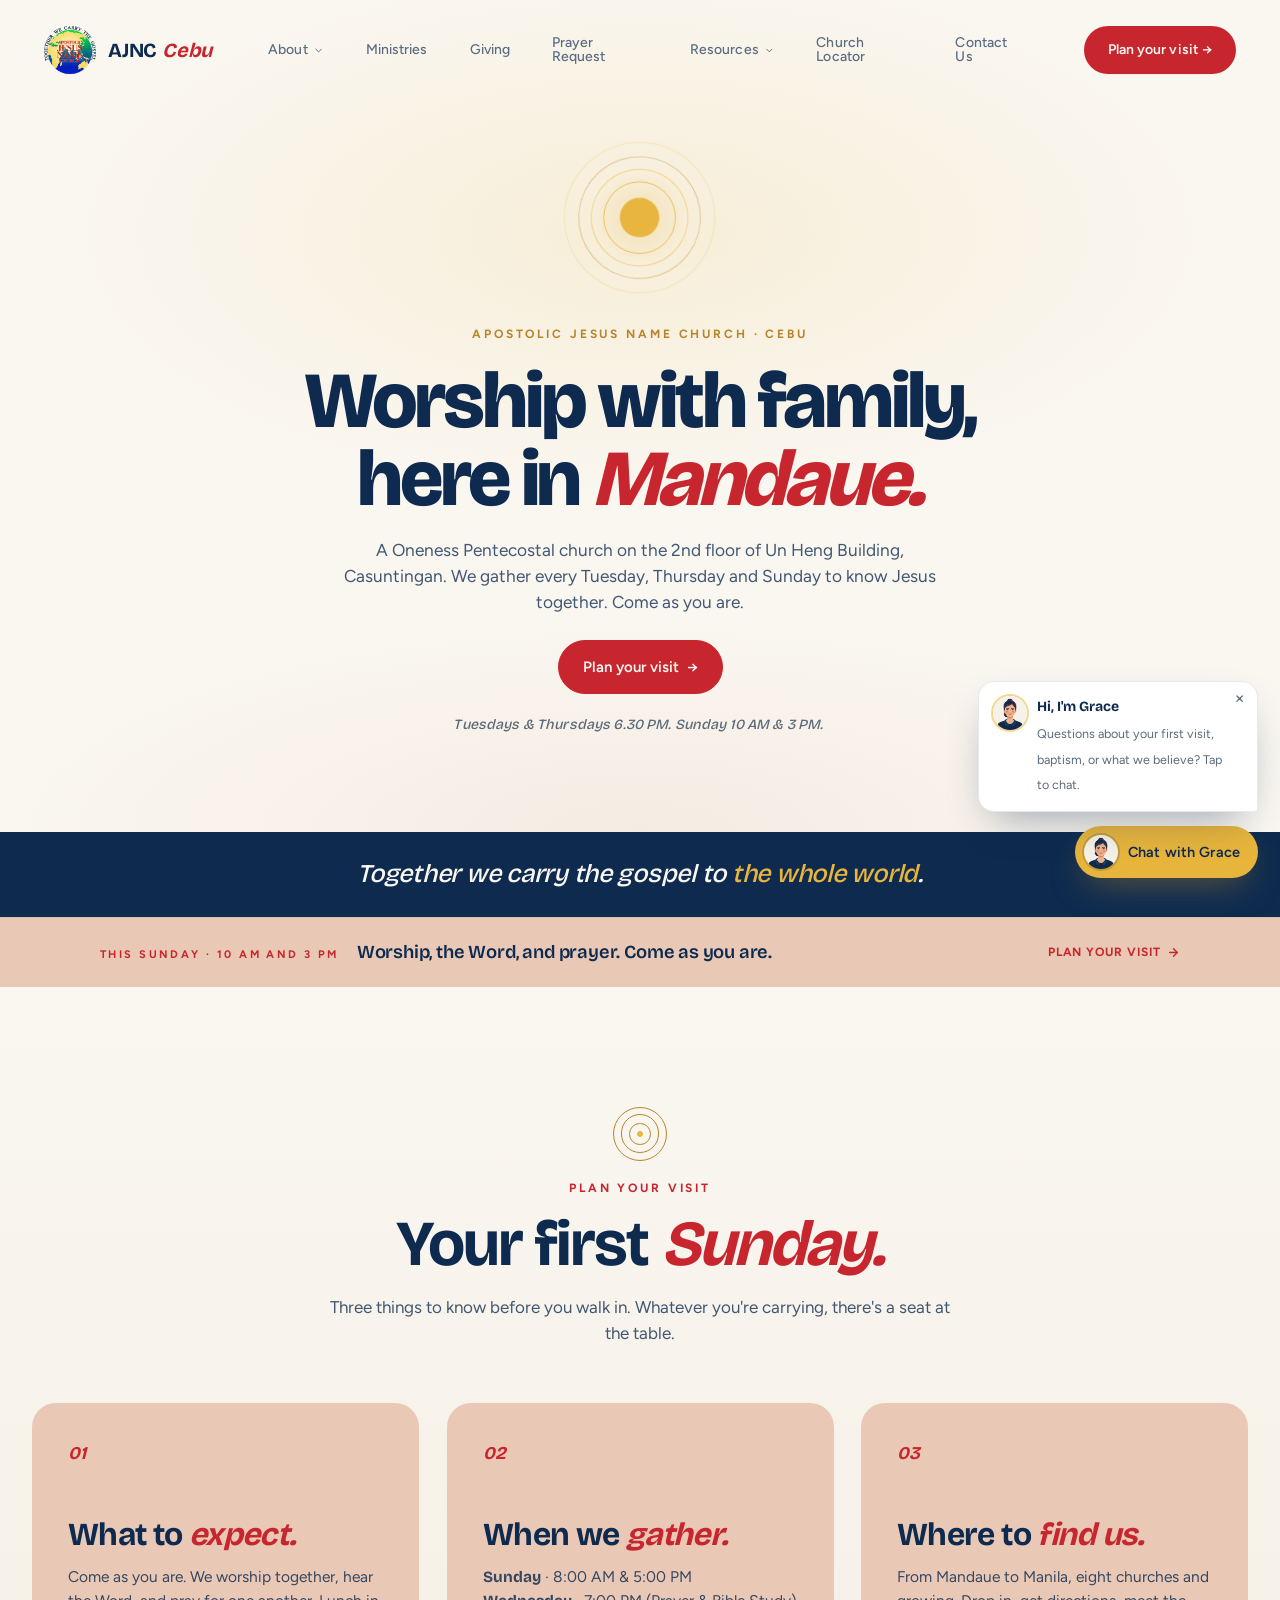
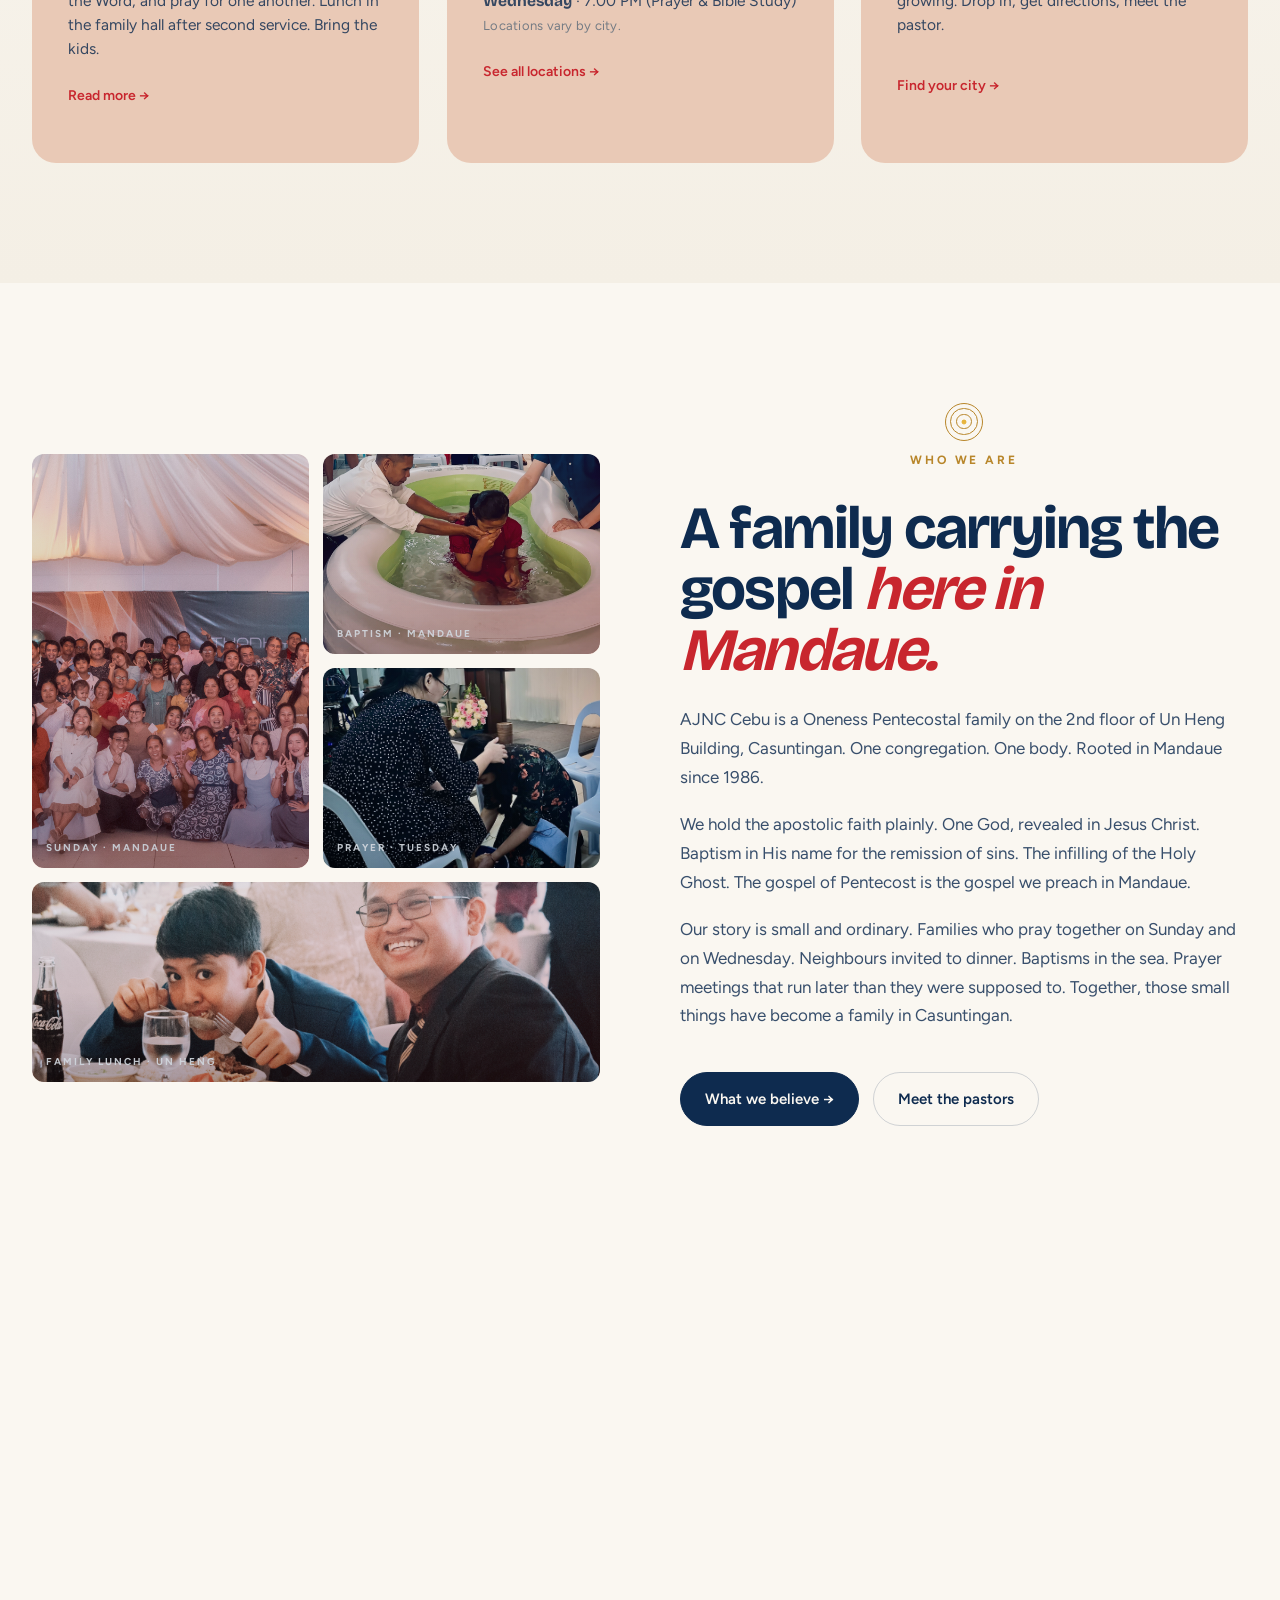
==== index.html @ 0130a00e "Events: data-driven local calendar with featured iConnect Conference (Nov 27-29 2026), only upcoming" ====
<!doctype html>
<html lang="en-PH">
<head>
<meta charset="utf-8" />
<meta name="viewport" content="width=device-width,initial-scale=1" />
<title>Apostolic Jesus Name Church Philippines | AJNC, Find a Pentecostal Church Near You</title>
<meta name="description" content="Apostolic Jesus Name Church (AJNC) is a family of Oneness Pentecostal churches across the Philippines, Cebu, Manila, Davao, and more. Sunday service, bible study, and Jesus-name baptism. Find a church near you." />
<meta name="keywords" content="Apostolic Jesus Name Church Philippines, AJNC, AJNC Cebu, AJNC Mandaue, Oneness Pentecostal Philippines, Apostolic church Philippines, Jesus name baptism, Acts 2:38 church, Holy Ghost Philippines, Pentecostal church Mandaue, born again church Philippines" />
<link rel="canonical" href="https://ajnc.ph/" />
<meta name="robots" content="index,follow,max-image-preview:large,max-snippet:-1,max-video-preview:-1" />
<meta name="theme-color" content="#FAF7F1" />
<link rel="icon" type="image/png" href="assets/ajnc-seal-mark.png" />
<link rel="apple-touch-icon" href="assets/ajnc-seal-mark.png" />

<!-- Open Graph / Twitter -->
<meta property="og:type" content="website" />
<meta property="og:site_name" content="Apostolic Jesus Name Church Philippines" />
<meta property="og:title" content="AJNC Philippines, A church that feels like home" />
<meta property="og:description" content="A family of Oneness Pentecostal churches across the Philippines. Worship with family, near you." />
<meta property="og:url" content="https://ajnc.ph/" />
<meta property="og:locale" content="en_PH" />
<meta property="og:image" content="https://ajnc.ph/assets/church-family.jpg" />
<meta name="twitter:image" content="https://ajnc.ph/assets/church-family.jpg" />
<meta name="twitter:card" content="summary_large_image" />
<meta name="twitter:title" content="AJNC Philippines, A church that feels like home" />
<meta name="twitter:description" content="A family of Oneness Pentecostal churches across the Philippines." />

<!-- Fonts (self-hosted in production; Google Fonts for prototype) -->
<link rel="preconnect" href="https://fonts.googleapis.com" />
<link rel="preconnect" href="https://fonts.gstatic.com" crossorigin />
<link href="https://fonts.googleapis.com/css2?family=Bricolage+Grotesque:opsz,wght@12..96,400;12..96,500;12..96,600;12..96,700;12..96,800&family=Figtree:wght@400;500;600;700&display=swap" rel="stylesheet" />

<!-- Leaflet (Find a Church map) -->
<link rel="stylesheet" href="assets/vendor/leaflet.css" />

<!-- Site CSS -->
<link rel="stylesheet" href="assets/site.css" />
<link rel="stylesheet" href="assets/chat.css" />

<!-- JSON-LD: Church / ReligiousOrganization -->
<script type="application/ld+json">
{
  "@context": "https://schema.org", "@type": "Church", "@id": "https://ajnc.ph/#org", "name": "Apostolic Jesus Name Church Philippines", "alternateName": ["AJNC", "AJNC Philippines"], "url": "https://ajnc.ph/", "logo": "https://ajnc.ph/assets/ajnc-seal.png", "image": "https://ajnc.ph/assets/church-family.jpg", "description": "A family of Oneness Pentecostal churches across the Philippines. Baptism in Jesus' name (Acts 2:38), infilling of the Holy Ghost, the apostolic faith.", "telephone": "+63 917 555 4673", "email": "hello@ajnc.ph", "address": {
    "@type": "PostalAddress", "streetAddress": "2nd Floor, Un Heng Building, Casuntingan", "addressLocality": "Mandaue City", "addressRegion": "Cebu", "postalCode": "6014", "addressCountry": "PH"
  }, "geo": {
    "@type": "GeoCoordinates", "latitude": 10.3242, "longitude": 123.9398
  }, "areaServed": "Philippines", "sameAs": [
    "https://www.facebook.com/ajnc.ph", "https://www.instagram.com/ajnc.cebu", "https://www.youtube.com/@ajnc.ph"
  ]
}
</script>

<!-- JSON-LD: BreadcrumbList (Home) -->
<script type="application/ld+json">
{
  "@context": "https://schema.org", "@type": "BreadcrumbList", "itemListElement": [
    { "@type": "ListItem", "position": 1, "name": "Home", "item": "https://ajnc.ph/" }
  ]
}
</script>

<!-- JSON-LD: FAQPage (We Believe) -->
<script type="application/ld+json">
{
  "@context": "https://schema.org", "@type": "FAQPage", "mainEntity": [
    {
      "@type": "Question", "name": "Who is God in the apostolic faith?", "acceptedAnswer": { "@type": "Answer", "text": "There is one God who has revealed Himself as Father in creation, Son in redemption, and Holy Ghost in regeneration, Jesus Christ is His name." }
    }, {
      "@type": "Question", "name": "Why do you baptize in Jesus' name?", "acceptedAnswer": { "@type": "Answer", "text": "Acts 2:38, Peter said, ‘Repent, and be baptized every one of you in the name of Jesus Christ for the remission of sins, and ye shall receive the gift of the Holy Ghost.’" }
    }, {
      "@type": "Question", "name": "What is the Holy Ghost baptism?", "acceptedAnswer": { "@type": "Answer", "text": "The infilling of the Holy Spirit, evidenced by speaking in other tongues as the Spirit gives utterance, the same experience as the day of Pentecost." }
    }, {
      "@type": "Question", "name": "What should I expect on my first visit?", "acceptedAnswer": { "@type": "Answer", "text": "Come as you are. We worship together, hear the Word, and pray for one another. Family lunch follows the second service." }
    }
  ]
}
</script>

<!-- JSON-LD: Church Pastor Person -->
<script type="application/ld+json">
{
  "@context": "https://schema.org", "@type": "Person", "name": "Pastor Doromal", "jobTitle": "Church Pastor, AJNC Cebu", "worksFor": { "@id": "https://ajnc.ph/#org" }
}
</script>

<!-- JSON-LD: Featured Sermon (VideoObject) -->
<script type="application/ld+json">
{
  "@context": "https://schema.org", "@type": "VideoObject", "name": "That I May Know Him, Philippians 3:10", "description": "Sunday teaching on knowing Christ, the power of his resurrection, and the fellowship of his sufferings.", "thumbnailUrl": "https://ajnc.ph/sermons/know-him.jpg", "uploadDate": "2026-05-04", "duration": "PT42M", "publisher": { "@id": "https://ajnc.ph/#org" }
}
</script>

<!-- JSON-LD: Upcoming Event -->
<script type="application/ld+json">
{
  "@context": "https://schema.org", "@type": "Event", "name": "Pentecost Sunday Gathering", "startDate": "2026-05-24T08:00:00+08:00", "endDate": "2026-05-24T20:00:00+08:00", "eventStatus": "https://schema.org/EventScheduled", "eventAttendanceMode": "https://schema.org/OfflineEventAttendanceMode", "location": {
    "@type": "Place", "name": "AJNC Cebu", "address": {
      "@type": "PostalAddress", "streetAddress": "2nd Floor, Un Heng Building, Casuntingan", "addressLocality": "Mandaue City", "addressRegion": "Cebu", "postalCode": "6014", "addressCountry": "PH"
    }
  }, "organizer": { "@id": "https://ajnc.ph/#org" }
}
</script>

<!-- JSON-LD: WebSite -->
<script type="application/ld+json">
{
  "@context": "https://schema.org", "@type": "WebSite", "@id": "https://ajnc.ph/#website", "name": "Apostolic Jesus Name Church Philippines", "alternateName": "AJNC", "url": "https://ajnc.ph/", "inLanguage": "en-PH", "publisher": { "@id": "https://ajnc.ph/#org" }
}
</script>

<!-- JSON-LD: WebPage (speakable for voice / answer engines) -->
<script type="application/ld+json">
{
  "@context": "https://schema.org", "@type": "WebPage", "@id": "https://ajnc.ph/#webpage", "url": "https://ajnc.ph/", "name": "Apostolic Jesus Name Church Philippines", "isPartOf": { "@id": "https://ajnc.ph/#website" }, "about": { "@id": "https://ajnc.ph/#org" }, "inLanguage": "en-PH", "speakable": {
    "@type": "SpeakableSpecification", "cssSelector": ["#believe", "#plan"]
  }
}
</script>
</head>
<body>

<!-- ============================ NAV ============================ -->
<header class="nav" role="banner">
  <nav class="nav-inner" aria-label="Primary">
    <a href="#" class="nav-brand" aria-label="Apostolic Jesus Name Church Cebu, home">
      <img src="assets/ajnc-seal.png" alt="AJNC seal" />
      <span class="nav-wordmark">AJNC <em>Cebu</em></span>
    </a>
    <div class="nav-links" role="navigation">
      <div class="nav-item has-dd">
        <button type="button" class="nav-link dd-toggle" aria-haspopup="true" aria-expanded="false">About
          <svg class="dd-chev" viewBox="0 0 24 24" fill="none" stroke="currentColor" stroke-width="2" stroke-linecap="round" stroke-linejoin="round" aria-hidden="true"><path d="m6 9 6 6 6-6"/></svg>
        </button>
        <div class="nav-dd">
          <a href="#about">Who We Are</a>
          <a href="#believe">What We Believe</a>
          <a href="#world">Our Mission</a>
          <a href="#leaders">Our Shepherds</a>
        </div>
      </div>
      <a class="nav-link" href="#ministries">Ministries</a>
      <a class="nav-link" href="#giving">Giving</a>
      <a class="nav-link" href="#prayer">Prayer Request</a>
      <div class="nav-item has-dd">
        <button type="button" class="nav-link dd-toggle" aria-haspopup="true" aria-expanded="false">Resources
          <svg class="dd-chev" viewBox="0 0 24 24" fill="none" stroke="currentColor" stroke-width="2" stroke-linecap="round" stroke-linejoin="round" aria-hidden="true"><path d="m6 9 6 6 6-6"/></svg>
        </button>
        <div class="nav-dd">
          <a href="#sermons">Sermons</a>
          <a href="blog/">Blog</a>
          <a href="scriptures.html">Scriptures for hard days</a>
        </div>
      </div>
      <a class="nav-link" href="#find">Church Locator</a>
      <a class="nav-link" href="#contact">Contact Us</a>
      <a class="nav-link nav-cta-mobile" href="#plan">Plan your visit →</a>
    </div>
    <a href="#plan" class="nav-cta">Plan your visit →</a>
    <button class="nav-burger" aria-label="Open menu">
      <svg width="22" height="22" viewBox="0 0 24 24" fill="none" stroke="currentColor" stroke-width="2" stroke-linecap="round"><path d="M3 6h18M3 12h18M3 18h18"/></svg>
    </button>
  </nav>
</header>

<main>

<!-- ============================ HERO ============================ -->
<section class="hero" id="top" aria-labelledby="hero-h1">
  <div class="hero-bg" aria-hidden="true"></div>

  <div class="hero-inner">
    <!-- Halo centered at top -->
    <svg class="hero-halo" viewBox="-100 -100 200 200" aria-hidden="true">
      <defs>
        <radialGradient id="haloGlow" cx="50%" cy="50%" r="50%">
          <stop offset="0%" stop-color="#E8B53C" stop-opacity=".22"/>
          <stop offset="60%" stop-color="#E8B53C" stop-opacity="0"/>
        </radialGradient>
      </defs>
      <circle cx="0" cy="0" r="90" fill="url(#haloGlow)"/>
      <circle class="ring r5" cx="0" cy="0" r="84" fill="none" stroke="#E8B53C" stroke-width=".5"/>
      <circle class="ring r4" cx="0" cy="0" r="68" fill="none" stroke="#B8862A" stroke-width=".7"/>
      <circle class="ring r3" cx="0" cy="0" r="54" fill="none" stroke="#E8B53C" stroke-width=".75"/>
      <circle class="ring r2" cx="0" cy="0" r="40" fill="none" stroke="#E8B53C" stroke-width=".9"/>
      <circle class="ring r1" cx="0" cy="0" r="22" fill="#E8B53C"/>
    </svg>

    <span class="eyebrow gold hero-eyebrow">Apostolic Jesus Name Church · Cebu</span>
    <h1 id="hero-h1">Worship with family,<br/>here in <em>Mandaue.</em></h1>
    <p class="lead">A Oneness Pentecostal church on the 2nd floor of Un Heng Building, Casuntingan. We gather every Tuesday, Thursday and Sunday to know Jesus together. Come as you are.</p>
    <div class="hero-cta">
      <a href="#plan" class="btn btn-red">Plan your visit <span aria-hidden="true">→</span></a>
    </div>
    <p class="hero-times">Tuesdays &amp; Thursdays 6.30 PM. Sunday 10 AM &amp; 3 PM. </p>
  </div>

  <a href="#strip" class="scroll-hint" aria-label="Scroll to next section">
    <span>Scroll</span>
    <svg class="chev" viewBox="0 0 24 24" fill="none" stroke="currentColor" stroke-width="2" stroke-linecap="round" stroke-linejoin="round"><path d="m6 9 6 6 6-6"/></svg>
  </a>
</section>

<!-- ============================ STRIP ============================ -->
<aside class="strip" id="strip" aria-label="Mission statement">
  Together we carry the gospel to <span class="gold">the whole world</span>.
</aside>

<!-- ============================ WHAT'S NEXT ============================ -->
<style>
.whats-next {
  background: #E9C9B6;
  padding: 22px 32px;
  border-top: 1px solid rgba(14, 43, 79, 0.06);
}
@media (max-width: 640px) { .whats-next { padding: 20px; } }

.whats-next__inner {
  max-width: 1080px;
  margin: 0 auto;
  display: flex;
  align-items: center;
  justify-content: space-between;
  gap: 24px;
  flex-wrap: wrap;
}

.whats-next__main {
  display: flex;
  align-items: baseline;
  gap: 18px;
  flex-wrap: wrap;
  flex: 1;
  min-width: 280px;
}
@media (max-width: 640px) {
  .whats-next__main { gap: 6px; flex-direction: column; align-items: flex-start; }
}

.whats-next__date {
  font-size: 11px;
  letter-spacing: 0.22em;
  text-transform: uppercase;
  color: #C8262E;
  font-weight: 700;
  margin: 0;
  white-space: nowrap;
  display: inline-flex;
  align-items: center;
  gap: 8px;
}

.whats-next__title {
  font-family: 'Bricolage Grotesque', sans-serif;
  font-weight: 600;
  font-size: clamp(0.95rem, 2vw, 1.15rem);
  color: #0E2B4F;
  margin: 0;
  letter-spacing: -0.01em;
  line-height: 1.35;
}
.whats-next__title em { color: #C8262E; font-style: italic; }

.whats-next__cta {
  display: inline-flex;
  align-items: center;
  gap: 6px;
  color: #C8262E;
  text-decoration: none;
  font-size: 12px;
  font-weight: 700;
  letter-spacing: 0.08em;
  text-transform: uppercase;
  white-space: nowrap;
  transition: color 0.15s;
}
.whats-next__cta:hover { color: #971C22; }
.whats-next__cta svg { transition: transform 0.18s; }
.whats-next__cta:hover svg { transform: translateX(3px); }

.whats-next__pulse {
  display: inline-block;
  width: 8px;
  height: 8px;
  background: #C8262E;
  border-radius: 50%;
  animation: ajnc-blink 1.6s ease-in-out infinite;
  flex-shrink: 0;
}
@keyframes ajnc-blink {
  0%, 100% { opacity: 1; transform: scale(1); }
  50% { opacity: 0.5; transform: scale(0.7); }
}

.whats-next--special .whats-next__date { color: #971C22; }
</style>

<!-- DEFAULT (evergreen). Comment this block out and uncomment the SPECIAL EVENT block below for a featured service. -->
<section class="whats-next" aria-label="What's next at AJNC Cebu">
  <div class="whats-next__inner">
    <div class="whats-next__main">
      <p class="whats-next__date">This Sunday · 10 AM and 3 PM</p>
      <p class="whats-next__title">Worship, the Word, and prayer. Come as you are.</p>
    </div>
    <a href="#plan" class="whats-next__cta">
      Plan your visit
      <svg width="13" height="13" viewBox="0 0 24 24" fill="none" stroke="currentColor" stroke-width="2.5" stroke-linecap="round" stroke-linejoin="round"><line x1="5" y1="12" x2="19" y2="12"/><polyline points="12 5 19 12 12 19"/></svg>
    </a>
  </div>
</section>

<!--
SPECIAL EVENT VARIANT (uncomment, edit the date and title, then comment out the default above)

<section class="whats-next whats-next--special" aria-label="Upcoming special service">
  <div class="whats-next__inner">
    <div class="whats-next__main">
      <p class="whats-next__date"><span class="whats-next__pulse"></span> Sunday 24 May 2026</p>
      <p class="whats-next__title">Pentecost Sunday <em>· one Spirit, one family.</em></p>
    </div>
    <a href="#" data-event-trigger="pentecost-2026" class="whats-next__cta">
      See details
      <svg width="13" height="13" viewBox="0 0 24 24" fill="none" stroke="currentColor" stroke-width="2.5" stroke-linecap="round" stroke-linejoin="round"><line x1="5" y1="12" x2="19" y2="12"/><polyline points="12 5 19 12 12 19"/></svg>
    </a>
  </div>
</section>
-->

<!-- ============================ PLAN YOUR VISIT ============================ -->
<section class="plan reveal" id="plan" aria-labelledby="plan-h">
  <div class="container">
    <div class="section-head">
      <span class="halo-icon" aria-hidden="true"><i></i><i></i><i></i><i></i><i class="dot"></i></span>
      <span class="eyebrow red">Plan your visit</span>
      <h2 id="plan-h">Your first <em>Sunday.</em></h2>
      <p>Three things to know before you walk in. Whatever you're carrying, there's a seat at the table.</p>
    </div>

    <div class="plan-grid">
      <article class="plan-card" data-tilt>
        <div class="num">01</div>
        <h3>What to <em>expect.</em></h3>
        <p>Come as you are. We worship together, hear the Word, and pray for one another. Lunch in the family hall after second service. Bring the kids.</p>
        <a href="#about" class="more">Read more →</a>
      </article>

      <article class="plan-card" data-tilt>
        <div class="num">02</div>
        <h3>When we <em>gather.</em></h3>
        <p><strong style="font-family:var(--display);font-weight:700">Sunday</strong> · 8:00 AM &amp; 5:00 PM<br/><strong style="font-family:var(--display);font-weight:700">Wednesday</strong> · 7:00 PM (Prayer &amp; Bible Study)<br/><span style="color:var(--slate);font-size:13px;letter-spacing:.02em">Locations vary by city.</span></p>
        <a href="#find" class="more">See all locations →</a>
      </article>

      <article class="plan-card" data-tilt>
        <div class="num">03</div>
        <h3>Where to <em>find us.</em></h3>
        <p>From Mandaue to Manila, eight churches and growing. Drop in, get directions, meet the pastor.</p>
        <a href="#find" class="more" style="margin-top:14px">Find your city →</a>
      </article>
    </div>
  </div>
</section>

<!-- ============================ ABOUT ============================ -->
<section class="section reveal" id="about" style="background:var(--bone)" aria-labelledby="about-h">
  <div class="container about-grid">
    <div class="about-collage" aria-hidden="true">
      <div class="photo p1"><span class="photo-tag">Sunday · Mandaue</span></div>
      <div class="photo p2"><span class="photo-tag">Baptism · Mandaue</span></div>
      <div class="photo p3"><span class="photo-tag">Prayer · Tuesday</span></div>
      <div class="photo p4"><span class="photo-tag">Family Lunch · Un Heng</span></div>
    </div>
    <div class="about">
      <span class="halo-icon sm" aria-hidden="true"><i></i><i></i><i></i><i></i><i class="dot"></i></span>
      <span class="eyebrow">Who we are</span>
      <h2 id="about-h" style="text-align: left">A family carrying the gospel <em>here in Mandaue.</em></h2>
      <p style="text-align: left">AJNC Cebu is a Oneness Pentecostal family on the 2nd floor of Un Heng Building, Casuntingan. One congregation. One body. Rooted in Mandaue since 1986.</p>
      <p style="text-align: left">We hold the apostolic faith plainly. One God, revealed in Jesus Christ. Baptism in His name for the remission of sins. The infilling of the Holy Ghost. The gospel of Pentecost is the gospel we preach in Mandaue.</p>
      <p style="text-align: left">Our story is small and ordinary. Families who pray together on Sunday and on Wednesday. Neighbours invited to dinner. Baptisms in the sea. Prayer meetings that run later than they were supposed to. Together, those small things have become a family in Casuntingan.</p>
      <div style="display:flex;gap:14px;margin-top:24px;flex-wrap:wrap">
        <a href="#believe" class="btn btn-dark">What we believe →</a>
        <a href="#leaders" class="btn btn-ghost">Meet the pastors</a>
      </div>
    </div>
  </div>
</section>

<!-- ============================ WE BELIEVE ============================ -->
<section class="believe reveal" id="believe" aria-labelledby="believe-h">
  <div class="container">
    <div class="section-head">
      <span class="halo-icon" aria-hidden="true"><i></i><i></i><i></i><i></i><i class="dot"></i></span>
      <span class="eyebrow">What we believe</span>
      <h2 id="believe-h">The apostolic faith,<br/><em>plain and unhidden.</em></h2>
      <p>Six pillars we have not, and will not, compromise on.</p>
    </div>
    <div class="believe-grid">
      <article class="believe-card" data-tilt><div class="num">01</div><h4>One God</h4><p>There is one God who has revealed Himself as Father in creation, Son in redemption, Holy Ghost in regeneration. Deuteronomy 6:4.</p></article>
      <article class="believe-card" data-tilt><div class="num">02</div><h4>Jesus is Lord</h4><p>In Him dwells all the fullness of the Godhead bodily. He is the Almighty, the I AM, the Saviour of the world. Colossians 2:9.</p></article>
      <article class="believe-card" data-tilt><div class="num">03</div><h4>Acts 2:38</h4><p>Repent, and be baptised in the name of Jesus Christ for the remission of sins, and ye shall receive the gift of the Holy Ghost.</p></article>
      <article class="believe-card" data-tilt><div class="num">04</div><h4>The Holy Ghost</h4><p>Infilling of the Spirit, evidenced by speaking in other tongues as the Spirit gives utterance. The Pentecost experience, today.</p></article>
      <article class="believe-card" data-tilt><div class="num">05</div><h4>The Word</h4><p>The Bible is the inspired Word of God, sufficient, infallible, the standard for faith, practice, and the church we are building.</p></article>
      <article class="believe-card" data-tilt><div class="num">06</div><h4>The Family</h4><p>The church is the household of God. We walk together across generations and neighbourhoods. Nobody walks alone.</p></article>
    </div>
  </div>
</section>

<!-- ============================ SERMONS ============================ -->
<section class="sermons reveal" id="sermons" aria-labelledby="sermons-h">
  <div class="container">
    <div class="section-head">
      <span class="halo-icon" aria-hidden="true"><i></i><i></i><i></i><i></i><i class="dot"></i></span>
      <span class="eyebrow">Sermons &amp; teaching</span>
      <h2 id="sermons-h">Hear the <em>Word</em><br/>preached.</h2>
      <p>Sunday teaching. Thursday Bible study. Special services. Listen wherever you are.</p>
    </div>

    <!-- Featured sermon (top) -->
    <article class="sermon-featured" id="sermon-featured">
      <a class="sermon-featured__thumb" href="https://www.youtube.com/watch?v=USfbRXdo2sM" target="_blank" rel="noopener" aria-label="Watch featured sermon on YouTube">
        <img id="sermon-featured-img" src="https://img.youtube.com/vi/USfbRXdo2sM/maxresdefault.jpg" alt="" loading="lazy"/>
        <span class="sermon-featured__play"><svg viewBox="0 0 24 24" fill="currentColor"><path d="M8 5v14l11-7z"/></svg></span>
      </a>
      <div class="sermon-featured__body">
        <span class="ajnc-eyebrow-gold">Featured sermon</span>
        <h3>The Generosity of Gratitude</h3>
        <div class="scripture">2 Corinthians 9:11</div>
        <p class="info"><span>Rev. Emilio Espera, Jr.</span><span>December 21, 2025</span><span>40 min</span></p>
        <a href="https://www.youtube.com/watch?v=USfbRXdo2sM" target="_blank" rel="noopener" class="btn btn-red">Watch sermon →</a>
      </div>
    </article>

    <!-- More sermons -->
    <div class="sermon-more-grid">
      <article class="sermon-mini" data-tilt>
        <a class="sermon-mini__thumb" href="https://www.youtube.com/watch?v=Yqr8poq_Wb0" target="_blank" rel="noopener" aria-label="Watch on YouTube">
          <img src="https://img.youtube.com/vi/Yqr8poq_Wb0/hqdefault.jpg" alt="" loading="lazy"/>
          <span class="sermon-mini__play"><svg viewBox="0 0 24 24" fill="currentColor"><path d="M8 5v14l11-7z"/></svg></span>
        </a>
        <div class="sermon-mini__body">
          <h4>Mission: The Heartbeat Of God</h4>
          <div class="scripture">Matthew 28:18-20 | Luke 19:10</div>
          <p class="info"><span>Ptr. Elezer Tianero</span></p>
        </div>
      </article>
      <article class="sermon-mini" data-tilt>
        <a class="sermon-mini__thumb" href="https://www.youtube.com/watch?v=TWYheAO-zTQ" target="_blank" rel="noopener" aria-label="Watch on YouTube">
          <img src="https://img.youtube.com/vi/TWYheAO-zTQ/hqdefault.jpg" alt="" loading="lazy"/>
          <span class="sermon-mini__play"><svg viewBox="0 0 24 24" fill="currentColor"><path d="M8 5v14l11-7z"/></svg></span>
        </a>
        <div class="sermon-mini__body">
          <h4>Fulfilling God's Plan For My Life</h4>
          <div class="scripture">Acts 20:22-24 | Acts 9:6-13</div>
          <p class="info"><span>Ptr. Jeffrey Candoleta</span></p>
        </div>
      </article>
      <article class="sermon-mini" data-tilt>
        <a class="sermon-mini__thumb" href="https://www.youtube.com/watch?v=8_3wMElg240" target="_blank" rel="noopener" aria-label="Watch on YouTube">
          <img src="https://img.youtube.com/vi/8_3wMElg240/hqdefault.jpg" alt="" loading="lazy"/>
          <span class="sermon-mini__play"><svg viewBox="0 0 24 24" fill="currentColor"><path d="M8 5v14l11-7z"/></svg></span>
        </a>
        <div class="sermon-mini__body">
          <h4>From Lukewarm To Burning: Overcoming Spiritual Complacency</h4>
          <div class="scripture">Revelation 3:14-22</div>
          <p class="info"><span>Ptr. Emilio Espera Jr.</span></p>
        </div>
      </article>
    </div>

    <div class="sermons-foot">
      <a class="btn-gold-outline" href="https://www.youtube.com/@ajnccebu" target="_blank" rel="noopener">View all sermons →</a>
    </div>
  </div>
</section>

<script>
(function () {
  var YOUTUBE_CHANNEL_ID = 'UC2S7h4HtT5jO6GdJbTTGpKQ';
  var UPLOADS_PLAYLIST = 'UU' + YOUTUBE_CHANNEL_ID.slice(2);
  function isServiceLive() {
    var phtString = new Date().toLocaleString('en-US', { timeZone: 'Asia/Manila' });
    var pht = new Date(phtString);
    var day = pht.getDay();
    var minutes = pht.getHours() * 60 + pht.getMinutes();
    if (day === 0 && minutes >= 465 && minutes <= 615) return 'Sunday Service';
    if (day === 0 && minutes >= 1005 && minutes <= 1155) return 'Sunday Service';
    if (day === 3 && minutes >= 1125 && minutes <= 1275) return 'Wednesday Bible Study';
    return null;
  }
  var player = document.getElementById('ajnc-sermon-player');
  var badge = document.getElementById('ajnc-sermon-badge');
  if (!player || !badge) return;
  var liveLabel = isServiceLive();
  if (liveLabel) {
    player.innerHTML = '<iframe src="https://www.youtube.com/embed/live_stream?channel=' + YOUTUBE_CHANNEL_ID + '" allow="accelerometer; autoplay; clipboard-write; encrypted-media; gyroscope; picture-in-picture" allowfullscreen title="AJNC Cebu live stream"></iframe>';
    badge.innerHTML = '<span class="ajnc-live-dot"></span> LIVE NOW · ' + liveLabel.toUpperCase();
    badge.classList.add('ajnc-badge--live');
  } else {
    player.innerHTML = '<iframe src="https://www.youtube.com/embed/videoseries?list=' + UPLOADS_PLAYLIST + '" allow="accelerometer; autoplay; clipboard-write; encrypted-media; gyroscope; picture-in-picture" allowfullscreen title="Latest sermon from AJNC Cebu" loading="lazy"></iframe>';
    badge.textContent = 'LATEST SUNDAY';
    badge.classList.add('ajnc-badge--latest');
  }
})();
</script>

<!-- ============================ MISSION GLOBE ============================ -->
<section class="world reveal" id="world" aria-labelledby="world-h">
  <div class="container world-grid">
    <div class="world-copy">
      <span class="halo-icon" aria-hidden="true"><i></i><i></i><i></i><i></i><i class="dot"></i></span>
      <span class="eyebrow gold">Our mission</span>
      <h2 id="world-h">Together we carry the gospel<br/><em>to the whole world.</em></h2>
      <p>What began on Negros Island in the Philippines now worships across the islands and beyond, with churches in Dubai and Cambodia, and we are still going. Every beam of light carries one name: Jesus.</p>
      <div class="world-actions">
        <a href="#find" class="btn btn-red">Find your church <span aria-hidden="true">→</span></a>
      </div>
    </div>
    <div class="world-globe">
      <div class="world-glow" aria-hidden="true"></div>
      <div id="world-canvas" aria-hidden="true"></div>
      <img class="world-fallback" src="assets/ajnc-seal-mark.png" alt="" loading="lazy" decoding="async"/>
    </div>
  </div>
</section>

<!-- ============================ FIND A CHURCH ============================ -->
<section class="finder reveal" id="find" aria-labelledby="find-h">
  <div class="container">
    <div class="section-head">
      <span class="halo-icon" aria-hidden="true"><i></i><i></i><i></i><i></i><i class="dot"></i></span>
      <span class="eyebrow red">Find your local family</span>
      <h2 id="find-h">A church near you,<br/><em>across the Philippines.</em></h2>
      <p>Search for an AJNC family by city or province. Tap a card to see the church on the map.</p>
    </div>

    <div class="finder__controls">
      <label class="finder__search">
        <svg viewBox="0 0 24 24" fill="none" stroke="currentColor" stroke-width="2" stroke-linecap="round" stroke-linejoin="round"><circle cx="11" cy="11" r="7"/><path d="m20 20-3.5-3.5"/></svg>
        <input id="ajnc-q" type="search" placeholder="Search by city, province, or church name" autocomplete="off" aria-label="Search churches" />
      </label>
      <div class="finder__chips" role="tablist" aria-label="Filter by region">
        <button class="finder__chip" data-region="all" aria-pressed="true">All Philippines</button>
        <button class="finder__chip" data-region="luzon" aria-pressed="false">Luzon</button>
        <button class="finder__chip" data-region="visayas" aria-pressed="false">Visayas</button>
        <button class="finder__chip" data-region="mindanao" aria-pressed="false">Mindanao</button>
      </div>
    </div>

    <div class="finder__count" id="ajnc-count"><strong>7</strong> churches across the Philippines</div>

    <div class="finder__body">
      <div class="finder__list" id="ajnc-list" role="region" aria-label="Church list"></div>
      <div class="finder__map" id="ajnc-map" role="region" aria-label="Map of AJNC churches"></div>
    </div>

    <div class="finder-foot">
      <div class="together">Together.</div>
      <p>7 churches and growing. Don't see your city? <a href="mailto:hello@ajnc.ph?subject=Plant a church">Tell us, we're planting.</a></p>
    </div>
  </div>
</section>

<!-- ============================ MINISTRIES ============================ -->
<section class="ministries reveal" id="ministries" aria-labelledby="ministries-h">
  <div class="container">
    <div class="section-head">
      <span class="halo-icon" aria-hidden="true"><i></i><i></i><i></i><i></i><i class="dot"></i></span>
      <span class="eyebrow red">Ministries</span>
      <h2 id="ministries-h">Find your <em>place</em><br/>in the family.</h2>
      <p>Nine ways to serve and be served. Every age, every gift, every neighbourhood.</p>
    </div>

    <div class="ministry-grid">
      <article class="ministry-card">
        <div class="photo kids" role="img" aria-label="Kids ministry"></div>
        <h3>Kids</h3>
        <p>Bible stories, songs, and snacks. A safe and joyful Sunday class for the children of the family.</p>
        <a href="mailto:hello@ajnccebu.ph?subject=Joining%20Kids" class="more">Learn more →</a>
      </article>
      <article class="ministry-card">
        <div class="photo youth" role="img" aria-label="Youth ministry"></div>
        <h3>Youth</h3>
        <p>Friday nights for teens. Worship, the Word, food, and friendship.</p>
        <a href="mailto:hello@ajnccebu.ph?subject=Joining%20Youth" class="more">Learn more →</a>
      </article>
      <article class="ministry-card">
        <div class="photo sya" role="img" aria-label="SYA, Singles and Young Adults"></div>
        <div class="ministry-card__title-block">
          <h3>SYA</h3>
          <p class="ministry-card__subtitle">Singles and Young Adults</p>
        </div>
        <p>Twentysomethings finding their footing. Bible study, fellowship, and life walked together.</p>
        <a href="mailto:hello@ajnccebu.ph?subject=Joining%20SYA" class="more">Learn more →</a>
      </article>
      <article class="ministry-card">
        <div class="photo couples" role="img" aria-label="Young Couples ministry"></div>
        <h3>Young Couples</h3>
        <p>For married couples in their first years. Growing together in Christ, with kids in tow.</p>
        <a href="mailto:hello@ajnccebu.ph?subject=Joining%20Young%20Couples" class="more">Learn more →</a>
      </article>
      <article class="ministry-card">
        <div class="photo joy" role="img" aria-label="Joy Fellowship ministry"></div>
        <h3>Joy Fellowship</h3>
        <p>The titas and titos who refuse to stop growing. Bible study, fun, and faithful friendship.</p>
        <a href="mailto:hello@ajnccebu.ph?subject=Joining%20Joy%20Fellowship" class="more">Learn more →</a>
      </article>
      <article class="ministry-card">
        <div class="photo music" role="img" aria-label="Music ministry"></div>
        <h3>Music</h3>
        <p>Worship leaders, the choir, and musicians who carry the congregation into the presence of God.</p>
        <a href="mailto:hello@ajnccebu.ph?subject=Joining%20Music" class="more">Learn more →</a>
      </article>
      <article class="ministry-card">
        <div class="photo pulpit" role="img" aria-label="Pulpit ministry"></div>
        <h3>Pulpit Ministry</h3>
        <p>Ministers and teachers who preach the Word, Sunday services, Bible study, and the training of the next.</p>
        <a href="mailto:hello@ajnccebu.ph?subject=Joining%20Pulpit%20Ministry" class="more">Learn more →</a>
      </article>
      <article class="ministry-card">
        <div class="photo prayer" role="img" aria-label="Prayer Warriors ministry"></div>
        <h3>Prayer Warriors</h3>
        <p>The intercessors who lift the church and the city in prayer. Wednesday nights and Saturday mornings.</p>
        <a href="mailto:hello@ajnccebu.ph?subject=Joining%20Prayer%20Warriors" class="more">Learn more →</a>
      </article>
      <article class="ministry-card">
        <div class="photo outreach" role="img" aria-label="Outreach ministry"></div>
        <h3>Outreach</h3>
        <p>The gospel taken to Casuntingan and beyond. Quarterly outreach in the city and surrounding barangays.</p>
        <a href="mailto:hello@ajnccebu.ph?subject=Joining%20Outreach" class="more">Learn more →</a>
      </article>
    </div>
  </div>
</section>

<!-- ============================ EVENTS ============================ -->
<section class="events reveal" id="events" aria-labelledby="events-h">
  <div class="container">
    <div class="section-head">
      <span class="halo-icon" aria-hidden="true"><i></i><i></i><i></i><i></i><i class="dot"></i></span>
      <span class="eyebrow red">What's happening</span>
      <h2 id="events-h">Upcoming <em>gatherings.</em></h2>
      <p>Conferences, fellowships, and special services across the family.</p>
    </div>

    <div id="events-featured"></div>

    <div class="event-grid" id="events-grid" aria-live="polite"></div>

    <div class="event-pager" id="events-pager" hidden>
      <button class="event-pager__btn" type="button" data-page="prev" aria-label="Previous events">
        <svg viewBox="0 0 24 24" fill="none" stroke="currentColor" stroke-width="2.2" stroke-linecap="round" stroke-linejoin="round" aria-hidden="true"><path d="m15 18-6-6 6-6"/></svg>
        Prev
      </button>
      <span class="event-pager__status" id="events-page-status"></span>
      <button class="event-pager__btn" type="button" data-page="next" aria-label="More events">
        Next
        <svg viewBox="0 0 24 24" fill="none" stroke="currentColor" stroke-width="2.2" stroke-linecap="round" stroke-linejoin="round" aria-hidden="true"><path d="m9 6 6 6-6 6"/></svg>
      </button>
    </div>
  </div>
</section>

<!-- ============================ LEADERSHIP ============================ -->
<section class="leaders reveal" id="leaders" aria-labelledby="leaders-h">
  <div class="container">
    <div class="section-head">
      <span class="halo-icon" aria-hidden="true"><i></i><i></i><i></i><i></i><i class="dot"></i></span>
      <span class="eyebrow red">Church Pastor &amp; leadership</span>
      <h2 id="leaders-h">A family <em>shepherded.</em></h2>
      <p>The pastor and elders who shepherd the AJNC Cebu family.</p>
    </div>

    <article class="pastor-card">
      <div class="pastor-photo-wrap">
        <span class="pastor-halo pastor-halo--outer" aria-hidden="true"></span>
        <span class="pastor-halo pastor-halo--inner" aria-hidden="true"></span>
        <div class="pastor-photo">
          <img src="assets/pastor-mario.png" alt="Bro. Mario Doromal preaching at AJNC Cebu" />
        </div>
      </div>
      <div class="pastor-body">
        <span class="eyebrow gold">Church Pastor</span>
        <h3 class="pastor-name">Bro. Mario Doromal</h3>
        <div class="pastor-role">Church Pastor, AJNC Cebu</div>
        <blockquote class="pastor-quote">
          <p>"That I may know him, and the power of his resurrection, and the fellowship of his sufferings."</p>
          <cite>Philippians 3:10</cite>
        </blockquote>
        <p class="pastor-bio">Bro. Mario shepherds the AJNC Cebu family on the 2nd floor of Un Heng Building, Casuntingan. His ministry is shaped by the apostolic doctrine of Acts 2:38, a deep love for the local family, and an unhurried commitment to the Word.</p>
        <p class="pastor-bio">He preaches every Sunday at the Mandaue church and walks with the family through every ordinary day in between.</p>
      </div>
    </article>

    <aside class="memorial-card" aria-label="In memoriam">
      <span class="memorial-halo" aria-hidden="true"></span>
      <div class="memorial-photo-wrap">
        <div class="memorial-photo">
          <img src="assets/rev-espera.png" alt="Rev. Emilio Espera Jr., founding pastor of AJNC Cebu" class="rotate-cw90" />
        </div>
      </div>
      <div class="memorial-body">
        <span class="eyebrow gold memorial-eyebrow">A life faithfully lived</span>
        <h3 class="memorial-name">Rev. <em>Emilio Espera Jr.</em></h3>
        <div class="memorial-dates">10.09.1975 &nbsp;to&nbsp; 03.07.2026</div>
        <p class="memorial-bio">Founding pastor of AJNC Cebu. Pastor Espera went home to be with the Lord in March 2026 after a lifetime of faithful service. The family carries his work forward.</p>
        <div class="memorial-roles">District 3 Superintendent &middot; AJNC Board of Trustee</div>
      </div>
    </aside>
  </div>
</section>

<!-- ============================ STORIES ============================ -->
<section class="stories reveal" id="stories" aria-labelledby="stories-h">
  <div class="container">
    <div class="section-head">
      <span class="halo-icon" aria-hidden="true"><i></i><i></i><i></i><i></i><i class="dot"></i></span>
      <span class="eyebrow">Stories &amp; testimonies</span>
      <h2 id="stories-h">What God <em>has done.</em></h2>
      <p>The family in their own words, baptisms, healings, homecomings.</p>
    </div>

    <div class="story-grid">
      <article class="story-card" data-tilt>
        <div class="portrait" role="img" aria-hidden="true"></div>
        <p class="quote">"I came in the back of the room one Wednesday. They prayed for my mother. <em>She is whole today.</em>"</p>
        <div class="who">Joanna M.</div>
        <div class="where">Mandaue · Baptised 2024</div>
        <a href="#" class="read">Read Joanna's story →</a>
      </article>
      <article class="story-card" data-tilt>
        <div class="portrait p2" role="img" aria-hidden="true"></div>
        <p class="quote">"For twenty years I argued with the gospel. The Holy Ghost <em>argued back.</em> I have not been the same."</p>
        <div class="who">Mark D.</div>
        <div class="where">Cebu City · Baptised 2023</div>
        <a href="#" class="read">Read Mark's story →</a>
      </article>
      <article class="story-card" data-tilt>
        <div class="portrait p3" role="img" aria-hidden="true"></div>
        <p class="quote">"My family fell apart. The church <em>did not let me fall.</em> We were rebuilt together."</p>
        <div class="who">Rachel and Paolo S.</div>
        <div class="where">Iloilo · Baptised 2025</div>
        <a href="#" class="read">Read their story →</a>
      </article>
    </div>
  </div>
</section>

<!-- ============================ GIVING ============================ -->
<section class="giving reveal" id="giving" aria-labelledby="giving-h">
  <div class="container giving-grid">
    <div>
      <span class="halo-icon sm" aria-hidden="true"><i></i><i></i><i></i><i></i><i class="dot"></i></span>
      <span class="eyebrow red">Giving · Partner with us</span>
      <h2 id="giving-h">Carry the gospel <em>with us.</em></h2>
      <p>Your tithes and offerings carry the gospel across the Philippines, pastors trained, churches planted, the streets fed, the family kept.</p>
      <div class="scripture">"Each one must give as he has decided in his heart, not reluctantly or under compulsion, for God loves a cheerful giver."<br/><span style="font-size:13px;letter-spacing:.18em;font-style:normal;font-weight:700;color:var(--gold-deep);text-transform:uppercase;display:block;margin-top:10px">2 Corinthians 9 : 7</span></div>
      <p style="font-size:14px;color:var(--ink);opacity:.72;margin-top:18px">All amounts are in Philippine Pesos (₱). Foreign partners can give via bank transfer, contact <a href="mailto:partners@ajnc.ph" style="color:var(--red);text-decoration:none">partners@ajnc.ph</a>.</p>
    </div>

    <div class="pay-grid">
      <div class="pay-card">
        <div class="label"><div class="logo gcash">GC</div><h4>GCash</h4></div>
        <p class="desc">Scan or send to:</p>
        <span class="ref" data-ajnc-bind="gcash_number">0917 555 4673</span>
        <p class="desc" style="margin-top:8px">Account name · <span data-ajnc-bind="gcash_name">AJNC Cebu Inc.</span></p>
      </div>
      <div class="pay-card">
        <div class="label"><div class="logo maya">M</div><h4>Maya</h4></div>
        <p class="desc">Send to:</p>
        <span class="ref" data-ajnc-bind="maya_number">0917 555 4673</span>
        <p class="desc" style="margin-top:8px">Account name · AJNC Cebu Inc.</p>
      </div>
      <div class="pay-card">
        <div class="label"><div class="logo bpi">BPI</div><h4>BPI Bank Transfer</h4></div>
        <p class="desc">Account no.</p>
        <span class="ref" data-ajnc-bind="bpi_account">9069-1250-66</span>
        <p class="desc" style="margin-top:8px">AJNC Cebu Inc. · BPI Mandaue</p>
      </div>
      <div class="pay-card">
        <div class="label"><div class="logo cash">₱</div><h4>In person · Sunday</h4></div>
        <p class="desc">Drop your offering in the offering box at the sanctuary. Designate the envelope for tithe, missions, or building fund.</p>
      </div>
    </div>

    <div class="give-merch" style="grid-column:1 / -1;display:flex;gap:24px;align-items:center;flex-wrap:wrap;background:var(--bone);border:1px solid var(--gold);border-radius:18px;padding:22px 26px;margin-top:8px">
      <img src="assets/tote-magkahiusa.png" alt="AJNC Cebu Magkahiusa canvas tote bag" width="120" height="120" loading="lazy" style="width:120px;height:120px;object-fit:contain;flex-shrink:0" />
      <div style="flex:1;min-width:240px">
        <span class="eyebrow red" style="display:block;margin-bottom:6px">A thank-you gift</span>
        <h3 style="font-family:var(--display);font-weight:700;font-size:22px;letter-spacing:-.01em;color:var(--ink);margin:0 0 6px">Free <em style="font-style:italic;color:var(--red)">Magkahiusa</em> tote for gifts of ₱1,000 or more</h3>
        <p style="margin:0;font-size:15px;line-height:1.55;color:var(--ink);opacity:.82">Give ₱1,000 or more and we'd love to hand you our canvas tote as our thanks. Mention "tote" with your gift, or email <a href="mailto:hello@ajnc.ph?subject=Magkahiusa%20tote" style="color:var(--red);text-decoration:none">hello@ajnc.ph</a> and we'll set one aside for you.</p>
      </div>
    </div>
  </div>
</section>

<!-- ============================ PRAYER REQUEST ============================ -->
<section class="prayer reveal" id="prayer" aria-labelledby="prayer-h">
  <div class="container">
    <div class="prayer-wrap">
      <span class="halo-icon" aria-hidden="true"><i></i><i></i><i></i><i></i><i class="dot"></i></span>
      <span class="eyebrow red">Prayer request</span>
      <h2 id="prayer-h">We'd love to pray <em>with you.</em></h2>
      <p class="sub">Send us a note. Our pastoral team reads every request and prays through them together each week. Prefer to talk? Call our prayer line at <a href="tel:+639175554673" style="color:var(--red);text-decoration:none;font-weight:600">+63 917 555 4673</a>.</p>
      <p style="margin:-24px 0 34px;font-size:15.5px"><a href="scriptures.html" style="color:var(--red);font-weight:600;text-decoration:none">Carrying something heavy? Get free Scriptures for the hard days →</a></p>

      <form id="prayer-form" class="prayer-form" method="POST" data-formspree="prayer" action="https://formspree.io/f/xkoeaajp" novalidate>
        <input type="hidden" name="_subject" value="New prayer request, AJNC Cebu" />
        <div class="row">
          <div>
            <label for="pr-name">Your name <span style="color:var(--slate);font-weight:400">(optional)</span></label>
            <input id="pr-name" name="name" type="text" autocomplete="name" />
          </div>
          <div>
            <label for="pr-email">Email <span style="color:var(--slate);font-weight:400">(optional)</span></label>
            <input id="pr-email" name="email" type="email" autocomplete="email" />
          </div>
        </div>
        <div>
          <label for="pr-msg">Your request</label>
          <textarea id="pr-msg" name="message" placeholder="Tell us what you need prayer for. Nothing is too small." required></textarea>
        </div>
        <div class="submit-row">
          <button type="submit" class="btn btn-red">Send to our pastors →</button>
        </div>
        <p class="privacy">Your request is read by our pastoral team only. We don't share, store publicly, or add you to mailing lists.</p>
      </form>
    </div>
  </div>
</section>

<!-- ============================ CONTACT ============================ -->
<section class="contact reveal" id="contact" aria-labelledby="contact-h">
  <div class="container contact-grid">
    <div>
      <span class="halo-icon sm" aria-hidden="true"><i></i><i></i><i></i><i></i><i class="dot"></i></span>
      <span class="eyebrow red">Contact &amp; visit</span>
      <h2 id="contact-h">Visit us <em>in Mandaue.</em></h2>
      <p style="font-size:16px;color:var(--ink);opacity:.78;margin:0 0 24px">Walk in any Sunday, no appointment needed.</p>

      <div class="nap">
        <div class="nap-row">
          <svg viewBox="0 0 24 24" fill="none" stroke="currentColor" stroke-width="2" stroke-linecap="round" stroke-linejoin="round"><path d="M12 21s-7-7.5-7-12a7 7 0 0 1 14 0c0 4.5-7 12-7 12z"/><circle cx="12" cy="9" r="2.5"/></svg>
          <div style="text-align: left">AJNC Cebu
2nd Floor Un Heng Building, Casuntingan, Mandaue City,
Cebu 6014, Philippines</div>
        </div>
        <div class="nap-row">
          <svg viewBox="0 0 24 24" fill="none" stroke="currentColor" stroke-width="2" stroke-linecap="round" stroke-linejoin="round"><circle cx="12" cy="12" r="9"/><path d="M12 7v5l3 2"/></svg>
          <div style="text-align: left">Service times
Sunday · 10:00 AM &amp; 3:00 PM
 · 6:30 PM (Prayer Meeting)
Thursday · 6:30 PM (Bible Study)
Office hours · Mon, Fri, 9 AM, 5 PM</div>
        </div>
        <div class="nap-row" style="text-align: left">
          <svg viewBox="0 0 24 24" fill="none" stroke="currentColor" stroke-width="2" stroke-linecap="round" stroke-linejoin="round"><path d="M22 16.92v3a2 2 0 0 1-2.18 2 19.79 19.79 0 0 1-8.63-3.07 19.5 19.5 0 0 1-6-6 19.79 19.79 0 0 1-3.07-8.67A2 2 0 0 1 4.11 2h3a2 2 0 0 1 2 1.72c.13.96.36 1.9.7 2.81a2 2 0 0 1-.45 2.11L8.09 9.91a16 16 0 0 0 6 6l1.27-1.27a2 2 0 0 1 2.11-.45c.91.34 1.85.57 2.81.7A2 2 0 0 1 22 16.92z"/></svg>
          <div><strong>Get in touch</strong><a href="tel:+63320000000">+63 917 555 4673</a><br/><a href="mailto:hello@ajnc.ph">hello@ajnc.ph</a></div>
        </div>
      </div>

      <div class="social" aria-label="Social media">
        <a href="https://www.facebook.com/ajnc.cebu" target="_blank" rel="noopener" aria-label="Facebook"><svg viewBox="0 0 24 24" fill="currentColor"><path d="M22 12a10 10 0 1 0-11.6 9.9V14.9H7.9V12h2.5V9.8c0-2.5 1.5-3.9 3.7-3.9 1.1 0 2.2.2 2.2.2v2.4h-1.2c-1.2 0-1.6.8-1.6 1.6V12h2.7l-.4 2.9h-2.3V22A10 10 0 0 0 22 12z"/></svg></a>
        <a href="https://www.instagram.com/ajnc.cebu" target="_blank" rel="noopener" aria-label="Instagram"><svg viewBox="0 0 24 24" fill="none" stroke="currentColor" stroke-width="2" stroke-linecap="round" stroke-linejoin="round"><rect x="3" y="3" width="18" height="18" rx="5"/><circle cx="12" cy="12" r="4"/><circle cx="17.5" cy="6.5" r="1" fill="currentColor"/></svg></a>
        <a href="https://www.youtube.com/@ajnccebu" target="_blank" rel="noopener" aria-label="YouTube"><svg viewBox="0 0 24 24" fill="currentColor"><path d="M23 12s0-3.7-.5-5.5a3 3 0 0 0-2.1-2.1C18.6 4 12 4 12 4s-6.6 0-8.4.4a3 3 0 0 0-2.1 2.1C1 8.3 1 12 1 12s0 3.7.5 5.5a3 3 0 0 0 2.1 2.1C5.4 20 12 20 12 20s6.6 0 8.4-.4a3 3 0 0 0 2.1-2.1C23 15.7 23 12 23 12zM10 15.5v-7l6 3.5-6 3.5z"/></svg></a>
      </div>
    </div>

    <div class="contact-map">
      <iframe title="AJNC Cebu location map" src="https://www.google.com/maps?q=Un+Heng+Building+Casuntingan+Mandaue+Cebu&output=embed" style="border:0;width:100%;height:100%;display:block;border-radius:18px" loading="lazy" referrerpolicy="no-referrer-when-downgrade"></iframe>
      <a class="btn btn-red directions-btn" href="https://www.google.com/maps/dir/?api=1&destination=2nd+Floor+Un+Heng+Building,+Casuntingan,+Mandaue+City,+Cebu+6014,+Philippines" target="_blank" rel="noopener">Get directions →</a>
    </div>
  </div>
</section>

<!-- ============================ NEWSLETTER ============================ -->
<section class="newsletter reveal" aria-labelledby="news-h">
  <div class="newsletter-halo" aria-hidden="true"><i></i><i></i><i></i><i></i><i></i></div>
  <div class="container">
    <span class="eyebrow" style="color:var(--gold);position:relative">A letter from family</span>
    <h2 id="news-h" style="margin-top:14px">Sermon notes, prayer updates,<br/>and <em>what God's doing</em> across the islands.</h2>
    <p class="sub">One short email every other week. No spam, no marketing, just the family.</p>
    <form id="newsletter-form" class="newsletter-form" method="POST" data-formspree="newsletter" action="https://formspree.io/f/xvzynnkd" novalidate>
      <input type="hidden" name="_subject" value="New newsletter signup, AJNC Cebu" />
      <input type="email" name="email" placeholder="your@email.ph" required aria-label="Email address" />
      <button type="submit">Send me letters from AJNC</button>
    </form>
  </div>
</section>

</main>

<!-- ============================ EVENT MODAL ============================ -->
<style>
.event-modal{
  position:fixed;inset:0;z-index:100;
  display:none;align-items:center;justify-content:center;
  padding:32px 20px;
  background:rgba(14,43,79,.55);
  backdrop-filter:blur(4px);
  -webkit-backdrop-filter:blur(4px);
  animation:event-fade-in .25s ease-out;
}
.event-modal[data-open="true"]{display:flex}
@keyframes event-fade-in{from{opacity:0}to{opacity:1}}
.event-modal__card{
  background:#FAF7F1;border-radius:22px;
  max-width:680px;width:100%;max-height:90vh;
  overflow-y:auto;position:relative;
  padding:56px 48px 40px;
  box-shadow:0 32px 64px -24px rgba(14,43,79,.45);
  animation:event-rise .35s ease-out;
}
@keyframes event-rise{from{transform:translateY(20px);opacity:0}to{transform:translateY(0);opacity:1}}
@media (max-width:640px){.event-modal__card{padding:48px 24px 32px;border-radius:18px}}
.event-modal__close{
  position:absolute;top:16px;right:16px;
  width:38px;height:38px;border-radius:50%;
  background:transparent;border:1px solid rgba(14,43,79,.22);
  color:#0E2B4F;cursor:pointer;
  display:flex;align-items:center;justify-content:center;
  transition:background .18s,border-color .18s,color .18s;
}
.event-modal__close:hover{background:#0E2B4F;color:#FAF7F1;border-color:#0E2B4F}
.event-modal__tag{
  display:inline-block;background:#C8262E;color:#FAF7F1;
  padding:5px 12px;border-radius:999px;
  font-family:'Figtree',system-ui,sans-serif;
  font-size:11px;letter-spacing:.22em;font-weight:700;
  margin-bottom:18px;text-transform:uppercase;
}
.event-modal__title{
  font-family:'Bricolage Grotesque',sans-serif;
  font-weight:700;font-size:clamp(1.6rem,3.5vw,2.4rem);
  color:#0E2B4F;line-height:1.15;letter-spacing:-.02em;
  margin:0 0 24px;text-wrap:balance;
}
.event-modal__title em{color:#C8262E;font-style:italic;font-weight:700}
.event-modal__cover{
  width:100%;aspect-ratio:16/9;
  background:linear-gradient(135deg,#E9C9B6,#E8B53C 50%,#971C22);
  border-radius:14px;margin:0 0 28px;
  position:relative;overflow:hidden;
}
.event-modal__cover::after{
  content:'COVER PHOTO';
  position:absolute;bottom:12px;right:14px;
  font-size:10px;letter-spacing:.22em;
  color:rgba(250,247,241,.8);font-weight:600;
}
.event-modal__meta-grid{
  display:grid;grid-template-columns:1fr 1fr;gap:20px;
  margin:0 0 28px;padding:20px 0;
  border-top:1px solid rgba(14,43,79,.12);
  border-bottom:1px solid rgba(14,43,79,.12);
}
@media (max-width:560px){.event-modal__meta-grid{grid-template-columns:1fr;gap:16px}}
.event-modal__meta-row{display:flex;align-items:start;gap:12px}
.event-modal__meta-row svg{flex-shrink:0;margin-top:2px;color:#C8262E}
.event-modal__meta-label{
  font-family:'Figtree',sans-serif;
  font-size:10px;letter-spacing:.22em;text-transform:uppercase;
  color:#5C6B7A;font-weight:700;margin:0 0 2px;
}
.event-modal__meta-value{
  font-family:'Figtree',sans-serif;
  font-size:14px;color:#0E2B4F;margin:0;font-weight:500;line-height:1.4;
}
.event-modal__body{
  font-family:'Figtree',sans-serif;
  font-size:16px;line-height:1.7;color:#0E2B4F;margin:0 0 24px;
}
.event-modal__body p{margin:0 0 14px}
.event-modal__highlights{
  display:flex;flex-wrap:wrap;gap:8px;margin:0 0 28px;
}
.event-modal__highlight{
  display:inline-flex;align-items:center;gap:6px;
  background:#E9C9B6;color:#0E2B4F;
  padding:7px 14px;border-radius:999px;
  font-family:'Figtree',sans-serif;
  font-size:13px;font-weight:600;
}
.event-modal__highlight::before{
  content:'';width:6px;height:6px;
  background:#C8262E;border-radius:50%;
}
.event-modal__cta-row{display:flex;gap:8px;flex-wrap:wrap}
.event-modal__cta-row .btn{font-family:'Figtree',sans-serif}
</style>

<div class="event-modal" id="event-modal" role="dialog" aria-modal="true" aria-labelledby="event-modal-title" data-open="false">
  <div class="event-modal__card">
    <button class="event-modal__close" aria-label="Close">
      <svg width="18" height="18" viewBox="0 0 24 24" fill="none" stroke="currentColor" stroke-width="2.5" stroke-linecap="round"><line x1="6" y1="6" x2="18" y2="18"/><line x1="18" y1="6" x2="6" y2="18"/></svg>
    </button>
    <span class="event-modal__tag" id="event-modal-tag">Special Service</span>
    <h2 class="event-modal__title" id="event-modal-title">Event title</h2>
    <div class="event-modal__cover" aria-hidden="true"></div>
    <div class="event-modal__meta-grid">
      <div class="event-modal__meta-row">
        <svg width="18" height="18" viewBox="0 0 24 24" fill="none" stroke="currentColor" stroke-width="2" stroke-linecap="round" stroke-linejoin="round"><circle cx="12" cy="12" r="10"/><polyline points="12 6 12 12 16 14"/></svg>
        <div>
          <p class="event-modal__meta-label">When</p>
          <p class="event-modal__meta-value">When</p>
        </div>
      </div>
      <div class="event-modal__meta-row">
        <svg width="18" height="18" viewBox="0 0 24 24" fill="none" stroke="currentColor" stroke-width="2" stroke-linecap="round" stroke-linejoin="round"><path d="M21 10c0 7-9 13-9 13s-9-6-9-13a9 9 0 0 1 18 0z"/><circle cx="12" cy="10" r="3"/></svg>
        <div>
          <p class="event-modal__meta-label">Where</p>
          <p class="event-modal__meta-value">Where</p>
        </div>
      </div>
    </div>
    <div class="event-modal__body"></div>
    <div class="event-modal__highlights"></div>
    <div class="event-modal__cta-row">
      <a href="#" class="btn btn-red" data-cta="calendar">Add to calendar →</a>
      <a href="#plan" class="btn btn-ghost" data-cta="plan">Plan your visit</a>
    </div>
  </div>
</div>

<script>
/* Local church calendar — featured event + paginated upcoming events.
   Placeholder art is CSS gradient + line icon per category; swap for photos
   later by giving an event an `img` and pointing .ev-img background at it. */
(function () {
  var CAL = 'https://calendar.google.com/calendar/render?action=TEMPLATE';
  function calUrl(name, s, e, loc) {
    var u = CAL + '&text=' + encodeURIComponent(name) + '&dates=' + s + '/' + e;
    if (loc) u += '&location=' + encodeURIComponent(loc);
    return u;
  }
  function strip(h) { return h.replace(/<[^>]+>/g, ''); }

  var ICONS = {
    conference: 'M16 21v-2a4 4 0 0 0-4-4H6a4 4 0 0 0-4 4v2 M9 11a4 4 0 1 0 0-8 4 4 0 0 0 0 8 M23 21v-2a4 4 0 0 0-3-3.87 M16 3.13a4 4 0 0 1 0 7.75',
    men: 'M20 21v-2a4 4 0 0 0-4-4H8a4 4 0 0 0-4 4v2 M12 11a4 4 0 1 0 0-8 4 4 0 0 0 0 8',
    retreat: 'm2 20 7-13 4 7 3-4 6 10z',
    teach: 'M4 19.5A2.5 2.5 0 0 1 6.5 17H20 M6.5 2H20v20H6.5A2.5 2.5 0 0 1 4 19.5v-15A2.5 2.5 0 0 1 6.5 2z',
    youth: 'M8.5 14.5A2.5 2.5 0 0 0 11 12c0-1.4-.5-2-1-3-1.07-2.14-.22-4.05 2-6 .5 2.5 2 4.9 4 6.5 2 1.6 3 3.5 3 5.5a7 7 0 1 1-14 0c0-1.15.43-2.3 1-3a2.5 2.5 0 0 0 2.5 2.5z',
    prayer: 'M12 3l1.9 5.8H20l-4.9 3.6 1.9 5.8L12 14.6 7.1 18.2l1.9-5.8L4 8.8h6.1z',
    mission: 'M22 2 11 13 M22 2 15 22 11 13 2 9 22 2z',
    word: 'M4 19.5A2.5 2.5 0 0 1 6.5 17H20 M6.5 2H20v20H6.5A2.5 2.5 0 0 1 4 19.5v-15A2.5 2.5 0 0 1 6.5 2z M12 6.5v6 M9 9.5h6',
    thanks: 'M20.84 4.61a5.5 5.5 0 0 0-7.78 0L12 5.67l-1.06-1.06a5.5 5.5 0 1 0-7.78 7.78L12 21.23l8.84-8.84a5.5 5.5 0 0 0 0-7.78z'
  };

  var FEATURED = {
    id: 'iconnect-2026', theme: 'conference', day: '27', mon: 'Nov',
    title: 'iConnect <em>Conference</em>', label: 'Featured · District Conference',
    dateline: 'November 27 to 29, 2026', venue: 'Iloilo',
    desc: 'Our three-day district conference returns. Three days of worship, the Word, workshops, and fellowship with the AJNC family across the district. Open to every member, and a friend you bring along.',
    when: 'Friday to Sunday, 27 to 29 November 2026', where: 'Iloilo',
    body: ['iConnect gathers the AJNC family across the district for three full days in Iloilo: morning prayer, teaching sessions, workshops by ministry, evening rallies, and a lot of fellowship between the local churches.', 'Registration details and the venue address will be shared through your local church. Mark the dates and plan to come for all three days.'],
    highlights: ['Three days', 'Worship and the Word', 'Workshops by ministry', 'Whole district'],
    s: '20261127', e: '20261130', loc: 'Iloilo'
  };

  var LIST = [
    { id: 'men-fellowship', theme: 'men', day: '12', mon: 'Jun', title: 'Men&rsquo;s <em>Fellowship</em>', dept: 'Men', dateline: 'June 12, 2026', venue: 'Iloilo', when: 'Friday 12 June 2026', where: 'Iloilo', body: ['A gathering for the men of the family: brotherhood, the Word, and a charge to lead well at home and in the church.'], highlights: ['For the men', 'Fellowship'], s: '20260612', e: '20260613', loc: 'Iloilo' },
    { id: 'sya-retreat', theme: 'retreat', day: '12', mon: 'Jun', title: 'Singles & Young <em>Adults Retreat</em>', dept: 'SYA', dateline: 'June 12, 2026', venue: 'Aklan', when: 'Friday 12 June 2026', where: 'Aklan', body: ['A retreat for singles and young adults: rest, worship, honest conversation, and time set apart with God and the family.'], highlights: ['Singles & young adults', 'Time away'], s: '20260612', e: '20260613', loc: 'Aklan' },
    { id: 'ss-echo', theme: 'teach', day: '13', mon: 'Jun', title: 'Sunday School <em>Echo Seminar</em>', dept: 'Sunday School', dateline: 'June 13, 2026', venue: 'AJNC Cebu', when: 'Saturday 13 June 2026', where: 'AJNC Cebu, Mandaue', body: ['Our Sunday School teachers echo what they received at the district seminar, so every class is ready for the season ahead.'], highlights: ['For teachers', 'Sunday School'], s: '20260613', e: '20260614', loc: 'AJNC Cebu, Mandaue' },
    { id: 'yp-culmination', theme: 'youth', day: '20', mon: 'Jun', title: 'Young People <em>Culmination</em>', dept: 'Young People', dateline: 'June 20, 2026', venue: 'To be announced', when: 'Saturday 20 June 2026', where: 'To be announced', body: ['The young people close the season together: worship, testimonies, and a celebration of all God has done this term.'], highlights: ['Young people', 'Worship night'], s: '20260620', e: '20260621', loc: '' },
    { id: 'ss-teachers', theme: 'teach', day: '20', mon: 'Aug', title: 'Sunday School <em>Teachers Retreat</em>', dept: 'Sunday School', dateline: 'August 20 to 22, 2026', venue: 'To be announced', when: '20 to 22 August 2026', where: 'To be announced', body: ['Three days set apart for our Sunday School teachers: training, rest, and preparation for the children God sends us.'], highlights: ['For teachers', 'Three days'], s: '20260820', e: '20260823', loc: '' },
    { id: 'yp-prayer-aug', theme: 'prayer', day: '21', mon: 'Aug', title: 'YP <em>Prayer Night</em>', dept: 'Young People', dateline: 'August 21, 2026', venue: 'AJNC Cebu', when: 'Friday 21 August 2026', where: 'AJNC Cebu, Mandaue', body: ['An evening of prayer and worship for the young people. Come hungry, come expectant.'], highlights: ['Young people', 'Prayer & worship'], s: '20260821', e: '20260822', loc: 'AJNC Cebu, Mandaue' },
    { id: 'yp-mission-aug', theme: 'mission', day: '22', mon: 'Aug', title: 'YP <em>Mission Day</em>', dept: 'Young People', dateline: 'August 22, 2026', venue: 'To be announced', when: 'Saturday 22 August 2026', where: 'To be announced', body: ['The young people take the gospel to the streets: outreach, friendship evangelism, and serving the community.'], highlights: ['Young people', 'Outreach'], s: '20260822', e: '20260823', loc: '' },
    { id: 'contending', theme: 'word', day: '09', mon: 'Sep', title: 'Contending for <em>the Faith</em>', dept: 'Whole church', dateline: 'September 9 to 11, 2026', venue: 'To be announced', when: '9 to 11 September 2026', where: 'To be announced', body: ['Three days in the Word, grounding the whole family in the apostolic faith once delivered to the saints.'], highlights: ['Whole church', 'Three days', 'The Word'], s: '20260909', e: '20260912', loc: '' },
    { id: 'yp-prayer-nov', theme: 'prayer', day: '20', mon: 'Nov', title: 'YP <em>Prayer Night</em>', dept: 'Young People', dateline: 'November 20, 2026', venue: 'AJNC Cebu', when: 'Friday 20 November 2026', where: 'AJNC Cebu, Mandaue', body: ['Another evening of prayer and worship for the young people as the year draws to a close.'], highlights: ['Young people', 'Prayer & worship'], s: '20261120', e: '20261121', loc: 'AJNC Cebu, Mandaue' },
    { id: 'yp-mission-nov', theme: 'mission', day: '21', mon: 'Nov', title: 'YP <em>Mission Day</em>', dept: 'Young People', dateline: 'November 21, 2026', venue: 'To be announced', when: 'Saturday 21 November 2026', where: 'To be announced', body: ['The young people carry the gospel out once more: outreach and service before the year ends.'], highlights: ['Young people', 'Outreach'], s: '20261121', e: '20261122', loc: '' },
    { id: 'thanksgiving', theme: 'thanks', day: '20', mon: 'Dec', title: 'Thanksgiving <em>Day</em>', dept: 'Whole church', dateline: 'December 20, 2026', venue: 'To be announced', when: 'Sunday 20 December 2026', where: 'To be announced', body: ['The whole family gathers to give thanks for the year: testimonies, worship, and a table shared together.'], highlights: ['Whole church', 'Give thanks'], s: '20261220', e: '20261221', loc: '' }
  ];

  function evCal(ev) { return calUrl(strip(ev.title) + ' · AJNC', ev.s, ev.e, ev.loc); }

  function cardHTML(ev) {
    return '<article class="event-card">' +
      '<div class="ev-img ev-img--' + ev.theme + '" role="img" aria-label="' + strip(ev.title) + '">' +
        '<svg class="ev-ico" viewBox="0 0 24 24" aria-hidden="true"><path d="' + ICONS[ev.theme] + '"/></svg>' +
        '<span class="ev-dept">' + ev.dept + '</span>' +
        '<div class="date-tag"><div class="day">' + ev.day + '</div><div class="month">' + ev.mon + '</div></div>' +
      '</div>' +
      '<div class="ev-body">' +
        '<h4>' + ev.title + '</h4>' +
        '<div class="meta">' + ev.dateline + ' &middot; ' + ev.venue + '</div>' +
        '<div class="actions">' +
          '<button class="btn btn-red" type="button" data-ev="' + ev.id + '" style="padding:9px 14px;font-size:13px">Details</button>' +
          '<a class="btn btn-ghost" href="' + evCal(ev) + '" target="_blank" rel="noopener" style="padding:9px 14px;font-size:13px">Add to calendar</a>' +
        '</div>' +
      '</div>' +
    '</article>';
  }

  function featuredHTML(ev) {
    return '<article class="event-hero">' +
      '<div class="image" role="img" aria-label="' + strip(ev.title) + '">' +
        '<svg class="ev-ico" viewBox="0 0 24 24" aria-hidden="true"><path d="' + ICONS[ev.theme] + '"/></svg>' +
        '<div class="date-badge"><div class="day">' + ev.day + '</div><div class="month">' + ev.mon + '</div></div>' +
      '</div>' +
      '<div class="copy">' +
        '<div class="label">' + ev.label + '</div>' +
        '<h3>' + ev.title + '</h3>' +
        '<p>' + ev.desc + '</p>' +
        '<div class="meta"><span>' + ev.dateline + '</span><span>' + ev.venue + '</span></div>' +
        '<div class="actions">' +
          '<a href="' + evCal(ev) + '" target="_blank" rel="noopener" class="btn btn-red">Add to calendar &rarr;</a>' +
          '<button type="button" data-ev="' + ev.id + '" class="btn btn-ghost">Event details</button>' +
        '</div>' +
      '</div>' +
    '</article>';
  }

  /* ---- render: featured + paginated grid (2 rows = 6 per page) ---- */
  var featuredEl = document.getElementById('events-featured');
  var grid = document.getElementById('events-grid');
  var pager = document.getElementById('events-pager');
  var statusEl = document.getElementById('events-page-status');
  if (!grid) return;

  var PAGE = 6, page = 0, pages = Math.max(1, Math.ceil(LIST.length / PAGE));
  if (featuredEl) featuredEl.innerHTML = featuredHTML(FEATURED);

  function renderPage() {
    var start = page * PAGE;
    grid.innerHTML = LIST.slice(start, start + PAGE).map(cardHTML).join('');
    if (pager) {
      pager.hidden = pages <= 1;
      if (statusEl) statusEl.textContent = (page + 1) + ' / ' + pages;
      var prev = pager.querySelector('[data-page="prev"]');
      var next = pager.querySelector('[data-page="next"]');
      if (prev) prev.disabled = page === 0;
      if (next) next.disabled = page === pages - 1;
    }
  }
  renderPage();

  if (pager) {
    pager.addEventListener('click', function (e) {
      var b = e.target.closest('[data-page]');
      if (!b || b.disabled) return;
      if (b.getAttribute('data-page') === 'next' && page < pages - 1) page++;
      else if (b.getAttribute('data-page') === 'prev' && page > 0) page--;
      renderPage();
      document.getElementById('events').scrollIntoView({ block: 'start', behavior: 'smooth' });
    });
  }

  /* ---- details modal ---- */
  var byId = {};
  [FEATURED].concat(LIST).forEach(function (ev) {
    byId[ev.id] = {
      category: ev.dept || 'District Conference', theme: ev.theme,
      title: ev.title, when: ev.when, where: ev.where,
      body: ev.body, highlights: ev.highlights, calendarUrl: evCal(ev)
    };
  });

  var modal = document.getElementById('event-modal');
  if (modal) {
    var closeBtn = modal.querySelector('.event-modal__close');
    var lastFocus = null;

    function populate(data) {
      modal.querySelector('#event-modal-tag').textContent = data.category;
      modal.querySelector('#event-modal-title').innerHTML = data.title;
      var cover = modal.querySelector('.event-modal__cover');
      if (cover) cover.className = 'event-modal__cover' + (data.theme ? ' ev-img--' + data.theme : '');
      var values = modal.querySelectorAll('.event-modal__meta-value');
      values[0].textContent = data.when;
      values[1].textContent = data.where;
      modal.querySelector('.event-modal__body').innerHTML = (data.body || []).map(function (p) { return '<p>' + p + '</p>'; }).join('');
      modal.querySelector('.event-modal__highlights').innerHTML = (data.highlights || []).map(function (h) { return '<span class="event-modal__highlight">' + h + '</span>'; }).join('');
      var cta = modal.querySelector('[data-cta="calendar"]');
      if (cta) {
        if (data.calendarUrl) { cta.href = data.calendarUrl; cta.target = '_blank'; cta.rel = 'noopener'; cta.classList.remove('u-hidden'); }
        else { cta.classList.add('u-hidden'); }
      }
    }
    function openModal(data, trigger) {
      lastFocus = trigger || document.activeElement;
      if (data) populate(data);
      modal.dataset.open = 'true';
      document.body.style.overflow = 'hidden';
      setTimeout(function () { closeBtn.focus(); }, 50);
    }
    function closeModal() {
      modal.dataset.open = 'false';
      document.body.style.overflow = '';
      if (lastFocus) lastFocus.focus();
    }

    document.addEventListener('click', function (e) {
      var t = e.target.closest('[data-ev]');
      if (!t) return;
      e.preventDefault();
      var d = byId[t.getAttribute('data-ev')];
      if (d) openModal(d, t);
    });
    closeBtn.addEventListener('click', closeModal);
    modal.addEventListener('click', function (e) { if (e.target === modal) closeModal(); });
    document.addEventListener('keydown', function (e) {
      if (modal.dataset.open === 'true' && e.key === 'Escape') closeModal();
    });
  }
})();
</script>

<!-- ============================ FOOTER ============================ -->
<footer class="site-footer" role="contentinfo">
  <div class="footer-halo" aria-hidden="true"><i></i><i></i><i></i><i></i></div>
  <div class="container footer-grid">
    <div class="footer-brand">
      <img src="assets/ajnc-seal-white.png" alt="Apostolic Jesus Name Church seal" />
      <div class="name">Apostolic Jesus<br/>Name Church · Cebu</div>
      <div class="tagline">Together we carry the gospel to <span class="gold">the whole world</span>.</div>
      <p>Located at 2nd Floor Un Heng Bldg. Casuntingan, Mandaue City, Cebu 6014. A family of Oneness Pentecostal churches across the Philippines.</p>
    </div>
    <div class="footer-col">
      <h5>Visit</h5>
      <a href="#plan">Plan your visit</a>
      <a href="#find">Find a church</a>
      <a href="#contact">Service times</a>
      <a href="#ministries">Kids &amp; family</a>
    </div>
    <div class="footer-col">
      <h5>Listen</h5>
      <a href="#sermons">Sermons</a>
      <a href="#sermons">Sunday live</a>
      <a href="#stories">Stories</a>
      <a href="#events">Events</a>
    </div>
    <div class="footer-col">
      <h5>Family</h5>
      <a href="#believe">What we believe</a>
      <a href="#leaders">Pastors &amp; leaders</a>
      <a href="#about">Our story</a>
      <a href="#prayer">Prayer request</a>
    </div>
    <div class="footer-col">
      <h5>Connect &amp; Give</h5>
      <a href="#giving">Giving (GCash · BPI)</a>
      <a href="mailto:hello@ajnc.ph">hello@ajnc.ph</a>
      <a href="tel:+63320000000">+63 917 555 4673</a>
      <a href="#">Facebook · Instagram</a>
    </div>
  </div>
  <div class="container footer-bot">
    <div class="left">
      <span>© 2026 Apostolic Jesus Name Church Philippines</span>
      <a href="privacy.html">Privacy</a>
      <a href="terms.html">Terms</a>
      <a href="https://upci.org/" target="_blank" rel="noopener">Part of the apostolic family →</a>
    </div>
    <span class="gold">Salamat. Magkahiusa.</span>
  </div>
</footer>

<!-- ============================ CHAT WITH GRACE ============================ -->
<div class="ajnc-chat" id="ajnc-chat" data-open="false" data-lang="en">
  <button class="ajnc-chat__launcher" id="ajnc-chat-launcher" aria-label="Chat with Grace" aria-expanded="false" aria-controls="ajnc-chat-panel">
    <span class="ajnc-ava ajnc-ava--launch" aria-hidden="true"><img src="assets/grace.png" onerror="this.onerror=null;this.src='https://d8j0ntlcm91z4.cloudfront.net/user_3DTwqZssIRx70D3hHHRLuz51j6y/hf_20260531_172212_cd54f939-3122-4755-8913-920e3e5ca35f.png'" alt="Grace" loading="lazy" /></span>
    <span class="ajnc-chat__launcher-label">Chat with Grace</span>
    <svg class="ajnc-chat__launcher-close" viewBox="0 0 24 24" fill="none" stroke="currentColor" stroke-width="2.5" stroke-linecap="round" aria-hidden="true"><line x1="6" y1="6" x2="18" y2="18"/><line x1="18" y1="6" x2="6" y2="18"/></svg>
  </button>

  <section class="ajnc-chat__panel" id="ajnc-chat-panel" role="dialog" aria-modal="false" aria-label="Chat with Grace" hidden>
    <header class="ajnc-chat__head">
      <span class="ajnc-ava" aria-hidden="true"><img src="assets/grace.png" onerror="this.onerror=null;this.src='https://d8j0ntlcm91z4.cloudfront.net/user_3DTwqZssIRx70D3hHHRLuz51j6y/hf_20260531_172212_cd54f939-3122-4755-8913-920e3e5ca35f.png'" alt="Grace" loading="lazy" /></span>
      <div class="ajnc-chat__head-text">
        <strong>Grace</strong>
        <span class="ajnc-chat__status"><i class="ajnc-chat__online"></i> from AJNC, here to help</span>
      </div>
      <div class="ajnc-chat__langs" role="group" aria-label="Language">
        <button type="button" data-lang="en" class="is-active">ENG</button>
        <button type="button" data-lang="tl">TAG</button>
        <button type="button" data-lang="ceb">CEB</button>
      </div>
      <button class="ajnc-chat__min" id="ajnc-chat-min" aria-label="Minimize chat" title="Minimize">
        <svg viewBox="0 0 24 24" fill="none" stroke="currentColor" stroke-width="2.5" stroke-linecap="round" stroke-linejoin="round" aria-hidden="true"><path d="m6 9 6 6 6-6"/></svg>
      </button>
      <button class="ajnc-chat__min" id="ajnc-chat-close" aria-label="Close chat" title="Close">
        <svg viewBox="0 0 24 24" fill="none" stroke="currentColor" stroke-width="2.5" stroke-linecap="round" aria-hidden="true"><line x1="6" y1="6" x2="18" y2="18"/><line x1="18" y1="6" x2="6" y2="18"/></svg>
      </button>
    </header>

    <div class="ajnc-chat__log" id="ajnc-chat-log" role="log" aria-live="polite">
      <div class="ajnc-msg ajnc-msg--bot">
        <p data-greeting>Hi, I'm Grace from AJNC. Ask me anything about our church, what we believe, baptism, or planning your first visit.</p>
      </div>
    </div>

    <div class="ajnc-chat__suggestions" id="ajnc-chat-suggestions">
      <button type="button" class="ajnc-chip">Why baptise in Jesus' name?</button>
      <button type="button" class="ajnc-chip">What is the Holy Ghost?</button>
      <button type="button" class="ajnc-chip">When are your services?</button>
    </div>

    <form class="ajnc-chat__form" id="ajnc-chat-form">
      <input id="ajnc-chat-input" type="text" autocomplete="off" placeholder="Type your message" aria-label="Type your message" />
      <button type="submit" aria-label="Send">
        <svg viewBox="0 0 24 24" fill="none" stroke="currentColor" stroke-width="2" stroke-linecap="round" stroke-linejoin="round" aria-hidden="true"><line x1="22" y1="2" x2="11" y2="13"/><polygon points="22 2 15 22 11 13 2 9 22 2"/></svg>
      </button>
    </form>
    <p class="ajnc-chat__disclaimer">For pastoral care, <a href="#prayer">send a prayer request</a> or <a href="#contact">contact us</a>.</p>
  </section>
</div>

<!-- ============================ SCRIPTS ============================ -->
<!-- Three.js for hero halo (lazy, skipped on mobile / no-WebGL) -->
<script src="assets/vendor/three.min.js" defer></script>
<script src="assets/halo3d.js" defer></script>
<script src="assets/globe-points.js" defer></script>
<script src="assets/globe3d.js" defer></script>
<script src="assets/wow.js" defer></script>

<!-- Leaflet for Find a Church map -->
<script src="assets/vendor/leaflet.js" defer></script>

<!-- Shared data (Supabase: church locations + microsite placeholders) -->
<script src="assets/config.js" defer></script>
<script src="assets/maps.js" defer></script>
<script src="assets/churches.fallback.js" defer></script>
<script src="assets/data.js" defer></script>

<!-- Site interactions -->
<script src="assets/site.js" defer></script>

<!-- AI church assistant (UPCI-grounded) -->
<script src="assets/chat.js" defer></script>

</body>
</html>
---- assets/vendor/leaflet.css ----
/* required styles */

.leaflet-pane,
.leaflet-tile,
.leaflet-marker-icon,
.leaflet-marker-shadow,
.leaflet-tile-container,
.leaflet-pane > svg,
.leaflet-pane > canvas,
.leaflet-zoom-box,
.leaflet-image-layer,
.leaflet-layer {
	position: absolute;
	left: 0;
	top: 0;
	}
.leaflet-container {
	overflow: hidden;
	}
.leaflet-tile,
.leaflet-marker-icon,
.leaflet-marker-shadow {
	-webkit-user-select: none;
	   -moz-user-select: none;
	        user-select: none;
	  -webkit-user-drag: none;
	}
/* Prevents IE11 from highlighting tiles in blue */
.leaflet-tile::selection {
	background: transparent;
}
/* Safari renders non-retina tile on retina better with this, but Chrome is worse */
.leaflet-safari .leaflet-tile {
	image-rendering: -webkit-optimize-contrast;
	}
/* hack that prevents hw layers "stretching" when loading new tiles */
.leaflet-safari .leaflet-tile-container {
	width: 1600px;
	height: 1600px;
	-webkit-transform-origin: 0 0;
	}
.leaflet-marker-icon,
.leaflet-marker-shadow {
	display: block;
	}
/* .leaflet-container svg: reset svg max-width decleration shipped in Joomla! (joomla.org) 3.x */
/* .leaflet-container img: map is broken in FF if you have max-width: 100% on tiles */
.leaflet-container .leaflet-overlay-pane svg {
	max-width: none !important;
	max-height: none !important;
	}
.leaflet-container .leaflet-marker-pane img,
.leaflet-container .leaflet-shadow-pane img,
.leaflet-container .leaflet-tile-pane img,
.leaflet-container img.leaflet-image-layer,
.leaflet-container .leaflet-tile {
	max-width: none !important;
	max-height: none !important;
	width: auto;
	padding: 0;
	}

.leaflet-container img.leaflet-tile {
	/* See: https://bugs.chromium.org/p/chromium/issues/detail?id=600120 */
	mix-blend-mode: plus-lighter;
}

.leaflet-container.leaflet-touch-zoom {
	-ms-touch-action: pan-x pan-y;
	touch-action: pan-x pan-y;
	}
.leaflet-container.leaflet-touch-drag {
	-ms-touch-action: pinch-zoom;
	/* Fallback for FF which doesn't support pinch-zoom */
	touch-action: none;
	touch-action: pinch-zoom;
}
.leaflet-container.leaflet-touch-drag.leaflet-touch-zoom {
	-ms-touch-action: none;
	touch-action: none;
}
.leaflet-container {
	-webkit-tap-highlight-color: transparent;
}
.leaflet-container a {
	-webkit-tap-highlight-color: rgba(51, 181, 229, 0.4);
}
.leaflet-tile {
	filter: inherit;
	visibility: hidden;
	}
.leaflet-tile-loaded {
	visibility: inherit;
	}
.leaflet-zoom-box {
	width: 0;
	height: 0;
	-moz-box-sizing: border-box;
	     box-sizing: border-box;
	z-index: 800;
	}
/* workaround for https://bugzilla.mozilla.org/show_bug.cgi?id=888319 */
.leaflet-overlay-pane svg {
	-moz-user-select: none;
	}

.leaflet-pane         { z-index: 400; }

.leaflet-tile-pane    { z-index: 200; }
.leaflet-overlay-pane { z-index: 400; }
.leaflet-shadow-pane  { z-index: 500; }
.leaflet-marker-pane  { z-index: 600; }
.leaflet-tooltip-pane   { z-index: 650; }
.leaflet-popup-pane   { z-index: 700; }

.leaflet-map-pane canvas { z-index: 100; }
.leaflet-map-pane svg    { z-index: 200; }

.leaflet-vml-shape {
	width: 1px;
	height: 1px;
	}
.lvml {
	behavior: url(#default#VML);
	display: inline-block;
	position: absolute;
	}


/* control positioning */

.leaflet-control {
	position: relative;
	z-index: 800;
	pointer-events: visiblePainted; /* IE 9-10 doesn't have auto */
	pointer-events: auto;
	}
.leaflet-top,
.leaflet-bottom {
	position: absolute;
	z-index: 1000;
	pointer-events: none;
	}
.leaflet-top {
	top: 0;
	}
.leaflet-right {
	right: 0;
	}
.leaflet-bottom {
	bottom: 0;
	}
.leaflet-left {
	left: 0;
	}
.leaflet-control {
	float: left;
	clear: both;
	}
.leaflet-right .leaflet-control {
	float: right;
	}
.leaflet-top .leaflet-control {
	margin-top: 10px;
	}
.leaflet-bottom .leaflet-control {
	margin-bottom: 10px;
	}
.leaflet-left .leaflet-control {
	margin-left: 10px;
	}
.leaflet-right .leaflet-control {
	margin-right: 10px;
	}


/* zoom and fade animations */

.leaflet-fade-anim .leaflet-popup {
	opacity: 0;
	-webkit-transition: opacity 0.2s linear;
	   -moz-transition: opacity 0.2s linear;
	        transition: opacity 0.2s linear;
	}
.leaflet-fade-anim .leaflet-map-pane .leaflet-popup {
	opacity: 1;
	}
.leaflet-zoom-animated {
	-webkit-transform-origin: 0 0;
	    -ms-transform-origin: 0 0;
	        transform-origin: 0 0;
	}
svg.leaflet-zoom-animated {
	will-change: transform;
}

.leaflet-zoom-anim .leaflet-zoom-animated {
	-webkit-transition: -webkit-transform 0.25s cubic-bezier(0,0,0.25,1);
	   -moz-transition:    -moz-transform 0.25s cubic-bezier(0,0,0.25,1);
	        transition:         transform 0.25s cubic-bezier(0,0,0.25,1);
	}
.leaflet-zoom-anim .leaflet-tile,
.leaflet-pan-anim .leaflet-tile {
	-webkit-transition: none;
	   -moz-transition: none;
	        transition: none;
	}

.leaflet-zoom-anim .leaflet-zoom-hide {
	visibility: hidden;
	}


/* cursors */

.leaflet-interactive {
	cursor: pointer;
	}
.leaflet-grab {
	cursor: -webkit-grab;
	cursor:    -moz-grab;
	cursor:         grab;
	}
.leaflet-crosshair,
.leaflet-crosshair .leaflet-interactive {
	cursor: crosshair;
	}
.leaflet-popup-pane,
.leaflet-control {
	cursor: auto;
	}
.leaflet-dragging .leaflet-grab,
.leaflet-dragging .leaflet-grab .leaflet-interactive,
.leaflet-dragging .leaflet-marker-draggable {
	cursor: move;
	cursor: -webkit-grabbing;
	cursor:    -moz-grabbing;
	cursor:         grabbing;
	}

/* marker & overlays interactivity */
.leaflet-marker-icon,
.leaflet-marker-shadow,
.leaflet-image-layer,
.leaflet-pane > svg path,
.leaflet-tile-container {
	pointer-events: none;
	}

.leaflet-marker-icon.leaflet-interactive,
.leaflet-image-layer.leaflet-interactive,
.leaflet-pane > svg path.leaflet-interactive,
svg.leaflet-image-layer.leaflet-interactive path {
	pointer-events: visiblePainted; /* IE 9-10 doesn't have auto */
	pointer-events: auto;
	}

/* visual tweaks */

.leaflet-container {
	background: #ddd;
	outline-offset: 1px;
	}
.leaflet-container a {
	color: #0078A8;
	}
.leaflet-zoom-box {
	border: 2px dotted #38f;
	background: rgba(255,255,255,0.5);
	}


/* general typography */
.leaflet-container {
	font-family: "Helvetica Neue", Arial, Helvetica, sans-serif;
	font-size: 12px;
	font-size: 0.75rem;
	line-height: 1.5;
	}


/* general toolbar styles */

.leaflet-bar {
	box-shadow: 0 1px 5px rgba(0,0,0,0.65);
	border-radius: 4px;
	}
.leaflet-bar a {
	background-color: #fff;
	border-bottom: 1px solid #ccc;
	width: 26px;
	height: 26px;
	line-height: 26px;
	display: block;
	text-align: center;
	text-decoration: none;
	color: black;
	}
.leaflet-bar a,
.leaflet-control-layers-toggle {
	background-position: 50% 50%;
	background-repeat: no-repeat;
	display: block;
	}
.leaflet-bar a:hover,
.leaflet-bar a:focus {
	background-color: #f4f4f4;
	}
.leaflet-bar a:first-child {
	border-top-left-radius: 4px;
	border-top-right-radius: 4px;
	}
.leaflet-bar a:last-child {
	border-bottom-left-radius: 4px;
	border-bottom-right-radius: 4px;
	border-bottom: none;
	}
.leaflet-bar a.leaflet-disabled {
	cursor: default;
	background-color: #f4f4f4;
	color: #bbb;
	}

.leaflet-touch .leaflet-bar a {
	width: 30px;
	height: 30px;
	line-height: 30px;
	}
.leaflet-touch .leaflet-bar a:first-child {
	border-top-left-radius: 2px;
	border-top-right-radius: 2px;
	}
.leaflet-touch .leaflet-bar a:last-child {
	border-bottom-left-radius: 2px;
	border-bottom-right-radius: 2px;
	}

/* zoom control */

.leaflet-control-zoom-in,
.leaflet-control-zoom-out {
	font: bold 18px 'Lucida Console', Monaco, monospace;
	text-indent: 1px;
	}

.leaflet-touch .leaflet-control-zoom-in, .leaflet-touch .leaflet-control-zoom-out  {
	font-size: 22px;
	}


/* layers control */

.leaflet-control-layers {
	box-shadow: 0 1px 5px rgba(0,0,0,0.4);
	background: #fff;
	border-radius: 5px;
	}
.leaflet-control-layers-toggle {
	background-image: url(images/layers.png);
	width: 36px;
	height: 36px;
	}
.leaflet-retina .leaflet-control-layers-toggle {
	background-image: url(images/layers-2x.png);
	background-size: 26px 26px;
	}
.leaflet-touch .leaflet-control-layers-toggle {
	width: 44px;
	height: 44px;
	}
.leaflet-control-layers .leaflet-control-layers-list,
.leaflet-control-layers-expanded .leaflet-control-layers-toggle {
	display: none;
	}
.leaflet-control-layers-expanded .leaflet-control-layers-list {
	display: block;
	position: relative;
	}
.leaflet-control-layers-expanded {
	padding: 6px 10px 6px 6px;
	color: #333;
	background: #fff;
	}
.leaflet-control-layers-scrollbar {
	overflow-y: scroll;
	overflow-x: hidden;
	padding-right: 5px;
	}
.leaflet-control-layers-selector {
	margin-top: 2px;
	position: relative;
	top: 1px;
	}
.leaflet-control-layers label {
	display: block;
	font-size: 13px;
	font-size: 1.08333em;
	}
.leaflet-control-layers-separator {
	height: 0;
	border-top: 1px solid #ddd;
	margin: 5px -10px 5px -6px;
	}

/* Default icon URLs */
.leaflet-default-icon-path { /* used only in path-guessing heuristic, see L.Icon.Default */
	background-image: url(images/marker-icon.png);
	}


/* attribution and scale controls */

.leaflet-container .leaflet-control-attribution {
	background: #fff;
	background: rgba(255, 255, 255, 0.8);
	margin: 0;
	}
.leaflet-control-attribution,
.leaflet-control-scale-line {
	padding: 0 5px;
	color: #333;
	line-height: 1.4;
	}
.leaflet-control-attribution a {
	text-decoration: none;
	}
.leaflet-control-attribution a:hover,
.leaflet-control-attribution a:focus {
	text-decoration: underline;
	}
.leaflet-attribution-flag {
	display: inline !important;
	vertical-align: baseline !important;
	width: 1em;
	height: 0.6669em;
	}
.leaflet-left .leaflet-control-scale {
	margin-left: 5px;
	}
.leaflet-bottom .leaflet-control-scale {
	margin-bottom: 5px;
	}
.leaflet-control-scale-line {
	border: 2px solid #777;
	border-top: none;
	line-height: 1.1;
	padding: 2px 5px 1px;
	white-space: nowrap;
	-moz-box-sizing: border-box;
	     box-sizing: border-box;
	background: rgba(255, 255, 255, 0.8);
	text-shadow: 1px 1px #fff;
	}
.leaflet-control-scale-line:not(:first-child) {
	border-top: 2px solid #777;
	border-bottom: none;
	margin-top: -2px;
	}
.leaflet-control-scale-line:not(:first-child):not(:last-child) {
	border-bottom: 2px solid #777;
	}

.leaflet-touch .leaflet-control-attribution,
.leaflet-touch .leaflet-control-layers,
.leaflet-touch .leaflet-bar {
	box-shadow: none;
	}
.leaflet-touch .leaflet-control-layers,
.leaflet-touch .leaflet-bar {
	border: 2px solid rgba(0,0,0,0.2);
	background-clip: padding-box;
	}


/* popup */

.leaflet-popup {
	position: absolute;
	text-align: center;
	margin-bottom: 20px;
	}
.leaflet-popup-content-wrapper {
	padding: 1px;
	text-align: left;
	border-radius: 12px;
	}
.leaflet-popup-content {
	margin: 13px 24px 13px 20px;
	line-height: 1.3;
	font-size: 13px;
	font-size: 1.08333em;
	min-height: 1px;
	}
.leaflet-popup-content p {
	margin: 17px 0;
	margin: 1.3em 0;
	}
.leaflet-popup-tip-container {
	width: 40px;
	height: 20px;
	position: absolute;
	left: 50%;
	margin-top: -1px;
	margin-left: -20px;
	overflow: hidden;
	pointer-events: none;
	}
.leaflet-popup-tip {
	width: 17px;
	height: 17px;
	padding: 1px;

	margin: -10px auto 0;
	pointer-events: auto;

	-webkit-transform: rotate(45deg);
	   -moz-transform: rotate(45deg);
	    -ms-transform: rotate(45deg);
	        transform: rotate(45deg);
	}
.leaflet-popup-content-wrapper,
.leaflet-popup-tip {
	background: white;
	color: #333;
	box-shadow: 0 3px 14px rgba(0,0,0,0.4);
	}
.leaflet-container a.leaflet-popup-close-button {
	position: absolute;
	top: 0;
	right: 0;
	border: none;
	text-align: center;
	width: 24px;
	height: 24px;
	font: 16px/24px Tahoma, Verdana, sans-serif;
	color: #757575;
	text-decoration: none;
	background: transparent;
	}
.leaflet-container a.leaflet-popup-close-button:hover,
.leaflet-container a.leaflet-popup-close-button:focus {
	color: #585858;
	}
.leaflet-popup-scrolled {
	overflow: auto;
	}

.leaflet-oldie .leaflet-popup-content-wrapper {
	-ms-zoom: 1;
	}
.leaflet-oldie .leaflet-popup-tip {
	width: 24px;
	margin: 0 auto;

	-ms-filter: "progid:DXImageTransform.Microsoft.Matrix(M11=0.70710678, M12=0.70710678, M21=-0.70710678, M22=0.70710678)";
	filter: progid:DXImageTransform.Microsoft.Matrix(M11=0.70710678, M12=0.70710678, M21=-0.70710678, M22=0.70710678);
	}

.leaflet-oldie .leaflet-control-zoom,
.leaflet-oldie .leaflet-control-layers,
.leaflet-oldie .leaflet-popup-content-wrapper,
.leaflet-oldie .leaflet-popup-tip {
	border: 1px solid #999;
	}


/* div icon */

.leaflet-div-icon {
	background: #fff;
	border: 1px solid #666;
	}


/* Tooltip */
/* Base styles for the element that has a tooltip */
.leaflet-tooltip {
	position: absolute;
	padding: 6px;
	background-color: #fff;
	border: 1px solid #fff;
	border-radius: 3px;
	color: #222;
	white-space: nowrap;
	-webkit-user-select: none;
	-moz-user-select: none;
	-ms-user-select: none;
	user-select: none;
	pointer-events: none;
	box-shadow: 0 1px 3px rgba(0,0,0,0.4);
	}
.leaflet-tooltip.leaflet-interactive {
	cursor: pointer;
	pointer-events: auto;
	}
.leaflet-tooltip-top:before,
.leaflet-tooltip-bottom:before,
.leaflet-tooltip-left:before,
.leaflet-tooltip-right:before {
	position: absolute;
	pointer-events: none;
	border: 6px solid transparent;
	background: transparent;
	content: "";
	}

/* Directions */

.leaflet-tooltip-bottom {
	margin-top: 6px;
}
.leaflet-tooltip-top {
	margin-top: -6px;
}
.leaflet-tooltip-bottom:before,
.leaflet-tooltip-top:before {
	left: 50%;
	margin-left: -6px;
	}
.leaflet-tooltip-top:before {
	bottom: 0;
	margin-bottom: -12px;
	border-top-color: #fff;
	}
.leaflet-tooltip-bottom:before {
	top: 0;
	margin-top: -12px;
	margin-left: -6px;
	border-bottom-color: #fff;
	}
.leaflet-tooltip-left {
	margin-left: -6px;
}
.leaflet-tooltip-right {
	margin-left: 6px;
}
.leaflet-tooltip-left:before,
.leaflet-tooltip-right:before {
	top: 50%;
	margin-top: -6px;
	}
.leaflet-tooltip-left:before {
	right: 0;
	margin-right: -12px;
	border-left-color: #fff;
	}
.leaflet-tooltip-right:before {
	left: 0;
	margin-left: -12px;
	border-right-color: #fff;
	}

/* Printing */

@media print {
	/* Prevent printers from removing background-images of controls. */
	.leaflet-control {
		-webkit-print-color-adjust: exact;
		print-color-adjust: exact;
		}
	}
---- assets/site.css ----
/* =====================================================
   AJNC Cebu — Site CSS
   Brand tokens & utilities for the warm-3D pastoral site
   ===================================================== */

:root{
  /* Brand */
  --bone:#FAF7F1;
  --bone-2:#F4EFE5;
  --paper:#FFFCF6;
  --red:#C8262E;
  --red-deep:#971C22;
  --ink:#0E2B4F;
  --ink-2:#15396A;
  --ink-3:#1C4582;
  --gold:#E8B53C;
  --gold-deep:#B8862A;
  --blush:#E9C9B6;
  --slate:#5C6B7A;
  --slate-2:#8694A3;
  --mist:#E5E0D5;
  --line:rgba(14,43,79,.10);
  --line-strong:rgba(14,43,79,.18);

  --display:'Bricolage Grotesque', ui-serif, Georgia, serif;
  --body:'Figtree', system-ui, -apple-system, sans-serif;

  --radius-sm:10px;
  --radius:18px;
  --radius-lg:24px;
  --shadow-sm:0 2px 8px -2px rgba(14,43,79,.10);
  --shadow:0 12px 36px -16px rgba(14,43,79,.22);
  --shadow-lg:0 28px 64px -28px rgba(14,43,79,.35);
}

*{box-sizing:border-box}
html,body{margin:0;padding:0}
html{scroll-behavior:smooth}
body{
  background:var(--bone);
  color:var(--ink);
  font-family:var(--body);
  font-size:16px;
  line-height:1.6;
  -webkit-font-smoothing:antialiased;
  text-rendering:optimizeLegibility;
  overflow-x:hidden;
}
a{color:inherit}
img,svg{display:block;max-width:100%}
button{font-family:inherit;cursor:pointer}

/* Typography helpers */
.display{font-family:var(--display);font-weight:700;letter-spacing:-0.03em;line-height:1.0}
.italic-red{font-style:italic;color:var(--red)}
.italic-garnet{font-style:italic;color:var(--red-deep)}
.italic-gold{font-style:italic;color:var(--gold-deep)}
.eyebrow{font-family:var(--body);font-size:12px;letter-spacing:.24em;text-transform:uppercase;font-weight:700;color:var(--gold-deep)}
.eyebrow.red{color:var(--red)}
.eyebrow.slate{color:var(--slate)}
.body{font-size:17px;line-height:1.65;color:var(--ink);opacity:.86}
.muted{color:var(--slate)}
.rule{height:1px;background:var(--gold);width:64px;border:0;margin:0}

.container{max-width:1280px;margin:0 auto;padding:0 32px}
.section{padding:120px 0}
.section-tight{padding:88px 0}

/* ===== NAV ===== */
.nav{
  position:fixed;top:0;left:0;right:0;z-index:100;
  padding:24px 0;
  transition:background .35s ease, box-shadow .35s ease, padding .35s ease, color .35s ease;
  background:transparent;
  color:var(--ink);
}
.nav.scrolled{
  background:rgba(250,247,241,.72);
  backdrop-filter:saturate(160%) blur(20px);
  -webkit-backdrop-filter:saturate(160%) blur(20px);
  box-shadow:0 1px 0 rgba(14,43,79,.06);
  padding:14px 0;
}
.nav-inner{display:flex;align-items:center;justify-content:space-between;max-width:1360px;margin:0 auto;padding:0 44px;gap:40px}
.nav-brand{display:inline-flex;align-items:center;text-decoration:none;color:inherit;transition:transform .25s ease}
.nav-brand img{width:52px;height:52px;flex-shrink:0;display:block;transition:width .3s ease, height .3s ease}
.nav.scrolled .nav-brand img{width:40px;height:40px}
.nav-brand:hover{transform:translateY(-1px)}
.nav-links{display:flex;gap:6px;font-weight:500;font-size:14px;letter-spacing:.005em}
.nav-links a{text-decoration:none;color:var(--ink);opacity:.85;padding:10px 18px;border-radius:999px;transition:opacity .2s, background .2s, color .2s}
.nav-links a:hover{opacity:1;background:rgba(14,43,79,.05)}
.nav-cta{display:inline-flex;align-items:center;gap:8px;padding:13px 24px;background:var(--red);color:var(--bone);text-decoration:none;border-radius:999px;font-weight:600;font-size:14px;letter-spacing:.005em;transition:background .2s, transform .2s, box-shadow .2s;white-space:nowrap;box-shadow:0 1px 0 rgba(0,0,0,.04)}
.nav-cta:hover{background:var(--red-deep);transform:translateY(-1px);box-shadow:0 6px 20px -8px rgba(193,40,46,.55)}
.nav-burger{display:none;background:none;border:0;color:var(--ink);padding:8px}
@media (max-width:980px){
  .nav-links{display:none}
  .nav-burger{display:block}
}

/* ===== HERO (centered, editorial pastoral) ===== */
.hero{position:relative;min-height:calc(100svh - 68px);padding:96px 0 64px;display:flex;align-items:center;justify-content:center;overflow:hidden;text-align:center}
.hero-bg{position:absolute;inset:0;pointer-events:none;
  background:
    radial-gradient(ellipse 70% 50% at 50% 28%, rgba(232,181,60,.14), transparent 65%),
    radial-gradient(ellipse 80% 40% at 50% 100%, rgba(201,135,99,.10), transparent 65%),
    var(--bone);
}
.hero-inner{position:relative;z-index:2;width:100%;max-width:880px;margin:0 auto;padding:0 32px;display:flex;flex-direction:column;align-items:center;text-align:center}

.hero-halo{width:clamp(120px,14vw,180px);height:auto;margin:0 auto 18px;display:block}
.hero-halo .ring{
  transform-box:fill-box;
  transform-origin:center;
  opacity:0;
  animation:
    halo-arrive 5.6s cubic-bezier(.16,.72,.18,1) forwards,
    halo-broadcast 2.4s ease-in-out infinite;
}
.hero-halo .ring.r1{--ring-op:.98;--spin:540deg;--pulse:1.04;animation-delay:.05s, 6.30s}
.hero-halo .ring.r2{--ring-op:.95;--spin:-720deg;--pulse:1.05;animation-delay:.18s, 6.40s}
.hero-halo .ring.r3{--ring-op:.82;--spin:600deg;--pulse:1.06;animation-delay:.32s, 6.50s}
.hero-halo .ring.r4{--ring-op:.68;--spin:-840deg;--pulse:1.07;animation-delay:.46s, 6.60s}
.hero-halo .ring.r5{--ring-op:.50;--spin:480deg;--pulse:1.10;animation-delay:.60s, 6.70s}
@keyframes halo-arrive{
  0%   {transform:scale(.35) rotate(0);opacity:0}
  18%  {opacity:1}
  100% {transform:scale(1) rotate(var(--spin,540deg));opacity:var(--ring-op,1)}
}
@keyframes halo-broadcast{
  0%,100% {transform:scale(1) rotate(var(--spin,540deg));opacity:var(--ring-op,1)}
  50%     {transform:scale(var(--pulse,1.05)) rotate(var(--spin,540deg));opacity:calc(var(--ring-op,1) * .72)}
}
@media (prefers-reduced-motion: reduce){
  .hero-halo .ring{animation:none;opacity:var(--ring-op,1)}
}

.hero-eyebrow{display:inline-block;color:var(--gold-deep);margin-bottom:18px}
.hero h1{font-family:var(--display);font-weight:800;font-size:clamp(44px,6.2vw,92px);line-height:.98;letter-spacing:-0.04em;margin:0 0 20px;color:var(--ink);text-wrap:balance}
.hero h1 em{font-style:italic;color:var(--red);font-weight:800}
.hero .lead{font-size:clamp(16px,1.35vw,19px);line-height:1.5;color:var(--ink);opacity:.78;max-width:600px;margin:0 auto 24px}
.hero-cta{display:flex;gap:12px;justify-content:center;flex-wrap:wrap;align-items:center;margin:0 auto}
.hero-cta .btn{white-space:nowrap}
.hero-times{margin:20px 0 0;font-family:var(--display);font-style:italic;font-weight:500;font-size:clamp(14px,1.1vw,17px);color:var(--slate);letter-spacing:.01em}

@media (max-width:680px){
  .hero{padding:88px 0 56px;min-height:auto}
  .hero-halo{margin-bottom:14px}
}

.btn{display:inline-flex;align-items:center;gap:8px;padding:14px 24px;border-radius:999px;font-weight:600;font-size:15px;text-decoration:none;border:1px solid transparent;transition:all .2s;cursor:pointer;font-family:var(--body)}
.btn-red{background:var(--red);color:var(--bone);border-color:var(--red)}
.btn-red:hover{background:var(--red-deep);border-color:var(--red-deep);transform:translateY(-1px)}
.btn-ghost{background:transparent;color:var(--ink);border-color:var(--line-strong)}
.btn-ghost:hover{border-color:var(--ink);background:rgba(14,43,79,.04)}
.btn-dark{background:var(--ink);color:var(--bone);border-color:var(--ink)}
.btn-dark:hover{background:var(--ink-2)}
.live-dot{width:8px;height:8px;border-radius:50%;background:var(--red);position:relative}
.live-dot::after{content:'';position:absolute;inset:-4px;border-radius:50%;border:2px solid var(--red);opacity:0;animation:live-pulse 1.6s ease-out infinite}
@keyframes live-pulse{0%{transform:scale(.6);opacity:.9}100%{transform:scale(1.8);opacity:0}}

.scroll-hint{display:none;position:absolute;bottom:20px;left:50%;transform:translateX(-50%);z-index:3;flex-direction:column;align-items:center;gap:8px;color:var(--slate);font-size:11px;letter-spacing:.24em;font-weight:700;text-transform:uppercase}
.scroll-hint .chev{width:18px;height:18px;animation:scroll-bounce 1.8s ease-in-out infinite}
@keyframes scroll-bounce{0%,100%{transform:translateY(0)}50%{transform:translateY(6px)}}

/* ===== Tagline strip ===== */
.strip{background:var(--ink);color:var(--bone);padding:22px 0;font-family:var(--display);font-style:italic;font-weight:500;font-size:clamp(18px,2vw,26px);text-align:center;letter-spacing:-0.01em;position:relative}
.strip .gold{color:var(--gold)}

/* ===== Section heads ===== */
.section-head{max-width:780px;margin:0 auto 56px;text-align:center;display:flex;flex-direction:column;align-items:center}
.section-head .halo-icon{display:block;margin:0 auto 18px}
.section-head .eyebrow{display:block}
.section-head h2{font-family:var(--display);font-weight:700;font-size:clamp(36px,5vw,64px);line-height:1.0;letter-spacing:-0.03em;margin:14px 0 18px}
.section-head h2 em{font-style:italic;color:var(--red)}
.section-head p{font-size:17px;color:var(--ink);opacity:.78;line-height:1.55;max-width:620px;margin:0 auto}
.section-head.left{text-align:left;margin:0 0 48px}
.section-head.left .halo-icon{margin:0 0 18px}
.section-head.left p{margin:0;max-width:560px}

.halo-icon{position:relative;width:54px;height:54px;display:inline-block}
.halo-icon i{position:absolute;border-radius:50%;border:1px solid var(--gold-deep);pointer-events:none}
.halo-icon i:nth-child(1){inset:0}
.halo-icon i:nth-child(2){inset:14%}
.halo-icon i:nth-child(3){inset:30%}
.halo-icon i:nth-child(4){inset:46%}
.halo-icon i.dot{top:50%;left:50%;width:6px;height:6px;transform:translate(-50%,-50%);background:var(--gold);border-color:var(--gold)}
.halo-icon.sm{width:38px;height:38px}
.halo-icon.sm i.dot{width:5px;height:5px}

/* ===== Plan Your Visit ===== */
.plan{padding:120px 0;background:linear-gradient(180deg, var(--bone) 0%, var(--bone-2) 100%)}
.plan-grid{display:grid;grid-template-columns:repeat(3,1fr);gap:28px}
@media (max-width:900px){ .plan-grid{grid-template-columns:1fr} }
.plan-card{
  background:var(--blush);
  border-radius:var(--radius-lg);
  padding:36px;
  position:relative;
  transition:transform .35s cubic-bezier(.2,.7,.2,1), box-shadow .35s ease;
  cursor:pointer;
  will-change:transform;
  min-height:360px;
  display:flex;flex-direction:column;
}
.plan-card:hover{transform:translateY(-6px) rotate(-.3deg);box-shadow:var(--shadow-lg)}
.plan-card .num{font-family:var(--display);font-style:italic;font-weight:700;color:var(--red);font-size:18px;margin-bottom:14px}
.plan-card h3{font-family:var(--display);font-weight:700;font-size:32px;letter-spacing:-0.02em;line-height:1.05;margin:36px 0 14px;color:var(--ink)}
.plan-card h3 em{font-style:italic;color:var(--red)}
.plan-card p{font-size:15.5px;line-height:1.55;color:var(--ink);opacity:.82;margin:0 0 24px}
.plan-card .more{font-family:var(--body);font-weight:600;font-size:14px;color:var(--red);text-decoration:none;display:inline-flex;align-items:center;gap:6px}
.plan-card .more:hover{color:var(--red-deep)}
.plan-card .map-thumb{height:120px;border-radius:12px;margin-top:16px;background:#dfd5c4;position:relative;overflow:hidden}
.plan-card .map-thumb svg{position:absolute;inset:0;width:100%;height:100%}

/* ===== About ===== */
.about-grid{display:grid;grid-template-columns:1fr 1fr;gap:80px;align-items:center}
.about-grid > div:last-child{text-align:left;display:flex;flex-direction:column;align-items:flex-start}
.about-grid > div:last-child > .halo-icon{display:block;margin:0 auto 10px;align-self:center}
.about-grid > div:last-child > .eyebrow{align-self:center;margin-bottom:14px}
.about-grid > div:last-child > p{max-width:560px;text-align:left}
.about-grid > div:last-child > h2{text-align:left}
@media (max-width:960px){ .about-grid{grid-template-columns:1fr;gap:48px} }
.about-collage{display:grid;grid-template-columns:1fr 1fr;grid-template-rows:200px 200px 200px;gap:14px;height:620px}
.about-collage .photo{border-radius:12px;background-size:cover;background-position:center;position:relative;overflow:hidden}
.about-collage .photo::after{content:'';position:absolute;inset:0;background:linear-gradient(180deg,transparent 55%, rgba(14,43,79,.25));mix-blend-mode:multiply}
/* Photos load when committed to /assets; the trailing gradient is the fallback. */
.about-collage .photo{background-size:cover;background-position:center}
.about-collage .photo.p1{grid-row:span 2;background-image:linear-gradient(160deg,rgba(14,43,79,.12),rgba(151,28,34,.28)),url('../assets/family.jpg'),url('../assets/church-family.jpg'),linear-gradient(140deg,#f3d7a3 0%,#8e4a2e 100%)}
.about-collage .photo.p2{background-image:linear-gradient(160deg,rgba(14,43,79,.10),rgba(151,28,34,.25)),url('../assets/water%20baptism.JPG'),linear-gradient(140deg,#e9c9b6 0%,#c98763 100%)}
.about-collage .photo.p3{background-image:linear-gradient(160deg,rgba(14,43,79,.18),rgba(14,43,79,.10)),url('../assets/prayer.jpg'),linear-gradient(140deg,#a8b5c4 0%,#5b7591 100%)}
.about-collage .photo.p4{grid-column:span 2;background-image:linear-gradient(160deg,rgba(14,43,79,.12),rgba(151,28,34,.22)),url('../assets/lunch.jpg'),linear-gradient(140deg,#e8b53c 0%,#b8862a 100%)}
.about-collage .photo .photo-tag{position:absolute;bottom:12px;left:14px;font-size:10px;letter-spacing:.2em;color:rgba(255,255,255,.92);font-weight:700;text-transform:uppercase}
.about{text-align:center}
.about > .halo-icon{margin-left:auto;margin-right:auto}
.about h2{font-family:var(--display);font-weight:700;font-size:clamp(40px,5vw,60px);line-height:1.02;letter-spacing:-0.03em;margin:14px 0 24px;text-align:center}
.about p{text-align:center;margin-left:auto;margin-right:auto;max-width:640px}
.about-cta{justify-content:center}
.about h2 em{font-style:italic;color:var(--red)}
.about p{font-size:17px;line-height:1.7;color:var(--ink);opacity:.82;margin:0 0 18px}

/* We believe pillars */
.believe{padding:120px 0;background:var(--paper)}
.believe-grid{display:grid;grid-template-columns:repeat(3,1fr);gap:18px;margin-top:8px}
@media (max-width:900px){ .believe-grid{grid-template-columns:repeat(2,1fr)} }
@media (max-width:560px){ .believe-grid{grid-template-columns:1fr} }
.believe-card{padding:30px;background:var(--bone);border:1px solid var(--line);border-radius:var(--radius);transition:border-color .2s, transform .25s}
.believe-card:hover{border-color:var(--gold);transform:translateY(-2px)}
.believe-card .num{font-family:var(--display);font-style:italic;font-weight:700;color:var(--gold-deep);font-size:14px;letter-spacing:.02em}
.believe-card h4{font-family:var(--display);font-weight:700;font-size:22px;letter-spacing:-0.02em;margin:14px 0 8px;color:var(--ink)}
.believe-card p{font-size:14px;line-height:1.55;color:var(--slate);margin:0}

/* ===== Sermons ===== */
.sermons{padding:120px 0;background:var(--ink);color:var(--bone)}
.sermons .section-head h2{color:var(--bone)}
.sermons .section-head h2 em{color:var(--gold)}
.sermons .section-head p{color:rgba(244,239,229,.78)}
.sermons .eyebrow{color:var(--gold)}
.sermon-player{background:linear-gradient(135deg,#15396A 0%, #0E2B4F 100%);border:1px solid rgba(232,181,60,.2);border-radius:var(--radius-lg);overflow:hidden;display:grid;grid-template-columns:1.5fr 1fr;margin-bottom:28px}
.sermon-player .ajnc-player{position:relative;width:100%;aspect-ratio:16/9;background:#0a1f3a;overflow:hidden}
.sermon-player .ajnc-player iframe{position:absolute;inset:0;width:100%;height:100%;border:0}
.sermon-player .ajnc-player__fallback{position:absolute;inset:0;display:flex;align-items:center;justify-content:center;color:rgba(232,181,60,.35)}
.sermon-player .ajnc-player__fallback svg{width:64px;height:64px}
.sermon-player .meta{padding:42px;display:flex;flex-direction:column;justify-content:center;gap:0}
.sermon-player .meta h3{font-family:var(--display);font-weight:700;font-size:clamp(22px,1.9vw,30px);line-height:1.15;letter-spacing:-0.02em;color:var(--bone);margin:0 0 14px}
.sermon-player .meta .scripture{font-family:var(--display);font-style:italic;color:var(--gold);font-size:17px;margin:0 0 16px}
.sermon-player .meta .info{font-size:13px;color:rgba(244,239,229,.7);margin:0 0 24px;letter-spacing:.04em}
.sermon-player .meta .info span+span:before{content:' · ';color:var(--gold)}
.sermon-player .sermon-cta-row{display:flex;gap:10px;flex-wrap:wrap}
.ajnc-badge-row{margin-bottom:14px}
.ajnc-badge{display:inline-flex;align-items:center;gap:8px;font-family:var(--body);font-size:11px;letter-spacing:.22em;font-weight:700;text-transform:uppercase}
.ajnc-badge--live{background:var(--red);color:var(--bone);padding:6px 14px;border-radius:999px}
.ajnc-badge--latest{color:var(--gold)}
.ajnc-live-dot{width:8px;height:8px;background:var(--bone);border-radius:50%;animation:ajnc-livepulse 1.5s ease-in-out infinite}
@keyframes ajnc-livepulse{0%,100%{opacity:1;transform:scale(1)}50%{opacity:.5;transform:scale(.7)}}
@media (max-width:900px){ .sermon-player{grid-template-columns:1fr} .sermon-player .meta{padding:30px} }

/* legacy sermon-feature kept for compat (unused) */
.sermon-feature{background:linear-gradient(135deg,#15396A 0%, #0E2B4F 100%);border:1px solid rgba(232,181,60,.2);border-radius:var(--radius-lg);overflow:hidden;display:grid;grid-template-columns:1.1fr .9fr;margin-bottom:48px}
@media (max-width:900px){ .sermon-feature{grid-template-columns:1fr} }
.sermon-feature .thumb{aspect-ratio:16/10;background:linear-gradient(135deg,#8e4a2e 0%, #d99a5e 60%, #f3d7a3 100%);position:relative;overflow:hidden}
.sermon-feature .thumb::before{content:'';position:absolute;inset:0;background:radial-gradient(ellipse 50% 40% at 50% 50%, rgba(255,235,200,.5), transparent 65%);mix-blend-mode:overlay}
.sermon-feature .thumb .play{position:absolute;top:50%;left:50%;transform:translate(-50%,-50%);width:80px;height:80px;border-radius:50%;background:rgba(250,247,241,.95);display:flex;align-items:center;justify-content:center;box-shadow:0 12px 40px -8px rgba(0,0,0,.5);transition:transform .25s}
.sermon-feature:hover .thumb .play{transform:translate(-50%,-50%) scale(1.06)}
.sermon-feature .thumb .play svg{width:28px;height:28px;color:var(--red);margin-left:4px}
.sermon-feature .meta{padding:42px;display:flex;flex-direction:column;justify-content:center}
.sermon-feature .meta .label{font-family:var(--body);font-size:11px;letter-spacing:.24em;color:var(--gold);font-weight:700;text-transform:uppercase;margin-bottom:14px}
.sermon-feature .meta h3{font-family:var(--display);font-weight:700;font-size:36px;line-height:1.05;letter-spacing:-0.02em;color:var(--bone);margin:0 0 16px}
.sermon-feature .meta h3 em{font-style:italic;color:var(--gold)}
.sermon-feature .meta .scripture{font-family:var(--display);font-style:italic;color:var(--gold);font-size:18px;margin-bottom:18px}
.sermon-feature .meta .info{font-size:14px;color:rgba(244,239,229,.7);margin:0 0 24px}
.sermon-feature .meta .info span+span:before{content:' · ';color:var(--gold)}

/* Featured sermon card */
.sermon-featured{display:grid;grid-template-columns:1.1fr 1fr;background:rgba(244,239,229,.04);border:1px solid rgba(232,181,60,.2);border-radius:var(--radius-lg);overflow:hidden;margin-bottom:36px;transition:border-color .25s, transform .25s}
.sermon-featured:hover{border-color:var(--gold);transform:translateY(-2px)}
.sermon-featured__thumb{position:relative;display:block;aspect-ratio:16/10;overflow:hidden;background:#0a1f3a}
.sermon-featured__thumb img{width:100%;height:100%;object-fit:cover;display:block;transition:transform .35s}
.sermon-featured:hover .sermon-featured__thumb img{transform:scale(1.03)}
.sermon-featured__play{position:absolute;top:50%;left:50%;transform:translate(-50%,-50%);width:72px;height:72px;border-radius:50%;background:rgba(250,247,241,.95);display:flex;align-items:center;justify-content:center;box-shadow:0 12px 36px -10px rgba(0,0,0,.45);transition:transform .25s}
.sermon-featured__play svg{width:26px;height:26px;color:var(--red);margin-left:3px}
.sermon-featured:hover .sermon-featured__play{transform:translate(-50%,-50%) scale(1.06)}
.sermon-featured__body{padding:36px 40px;display:flex;flex-direction:column;justify-content:center;gap:0}
.ajnc-eyebrow-gold{font-family:var(--body);font-size:11px;letter-spacing:.24em;color:var(--gold);font-weight:700;text-transform:uppercase;margin-bottom:14px}
.sermon-featured__body h3{font-family:var(--display);font-weight:700;font-size:28px;line-height:1.1;letter-spacing:-0.02em;color:var(--bone);margin:0 0 12px}
.sermon-featured__body .scripture{font-family:var(--display);font-style:italic;color:var(--gold);font-size:17px;margin:0 0 14px}
.sermon-featured__body .info{font-size:13px;color:rgba(244,239,229,.7);margin:0 0 24px;letter-spacing:.04em}
.sermon-featured__body .info span+span:before{content:' · ';color:var(--gold)}
.sermon-featured__body .btn{align-self:flex-start}
@media (max-width:900px){ .sermon-featured{grid-template-columns:1fr} .sermon-featured__body{padding:28px} }

.btn-gold-outline{display:inline-flex;align-items:center;gap:8px;padding:14px 28px;border-radius:999px;border:1.5px solid var(--gold);background:transparent;color:var(--gold);text-decoration:none;font-weight:600;font-size:15px;letter-spacing:.01em;transition:all .25s}
.btn-gold-outline:hover{background:var(--gold);color:var(--ink)}

/* legacy classes kept for compat */
.sermon-grid{display:none}
.sermon-filters{display:none}
.sermon-card{background:rgba(244,239,229,.04);border:1px solid rgba(244,239,229,.08);border-radius:var(--radius);padding:18px;transition:all .25s}
.sermon-card:hover{border-color:var(--gold);background:rgba(244,239,229,.07)}
.sermon-card .thumb{aspect-ratio:16/10;border-radius:10px;background:linear-gradient(135deg, var(--ink-3) 0%, var(--ink) 100%);position:relative;overflow:hidden;margin-bottom:14px}
.sermon-card .thumb::after{content:'';position:absolute;inset:0;background:radial-gradient(ellipse 40% 30% at 30% 30%, rgba(232,181,60,.25), transparent 70%)}
.sermon-card .thumb .dur{position:absolute;bottom:8px;right:8px;background:rgba(14,43,79,.85);color:var(--bone);font-size:11px;font-weight:600;padding:3px 8px;border-radius:6px;letter-spacing:.02em}
.sermon-card h4{font-family:var(--display);font-weight:700;font-size:17px;letter-spacing:-0.01em;line-height:1.25;color:var(--bone);margin:0 0 6px}
.sermon-card .speaker{font-family:var(--display);font-style:italic;font-weight:500;color:var(--gold);font-size:13px;margin-bottom:4px}
.sermon-card .date{font-size:12px;color:rgba(244,239,229,.55)}
.sermon-filters{display:flex;gap:8px;flex-wrap:wrap;margin-bottom:32px;justify-content:center}
.sermon-chip{padding:9px 16px;border-radius:999px;border:1px solid rgba(244,239,229,.18);background:transparent;color:var(--bone);font-size:13px;font-weight:600;cursor:pointer;transition:all .2s;white-space:nowrap}
.sermon-chip:hover{border-color:var(--gold)}
.sermon-chip[aria-pressed="true"]{background:var(--gold);color:var(--ink);border-color:var(--gold)}
.sermons-foot{text-align:center;margin-top:32px}
.sermons-foot a:not(.btn-gold-outline){color:var(--gold);text-decoration:none;font-weight:600;font-size:15px;letter-spacing:.02em}
.sermons-foot a:not(.btn-gold-outline):hover{color:var(--bone)}

/* ===== Find a Church (reused from prior) ===== */
.finder{padding:120px 0 100px;background:var(--bone)}
.finder__controls{display:flex;flex-wrap:wrap;gap:14px;margin-bottom:18px;align-items:center;justify-content:center}
.finder__search{position:relative;flex:1 1 360px;max-width:480px}
.finder__search input{width:100%;padding:14px 18px 14px 48px;border-radius:999px;border:1px solid var(--line-strong);background:var(--paper);font-family:var(--body);font-size:15px;color:var(--ink);transition:border-color .2s, box-shadow .2s}
.finder__search input:focus{outline:none;border-color:var(--red);box-shadow:0 0 0 4px rgba(200,38,46,.1)}
.finder__search svg{position:absolute;top:50%;left:18px;transform:translateY(-50%);width:18px;height:18px;color:var(--slate)}
.finder__chips{display:flex;gap:8px;flex-wrap:wrap}
.finder__chip{padding:10px 18px;border-radius:999px;border:1px solid var(--line-strong);background:var(--paper);color:var(--ink);font-size:14px;font-weight:600;cursor:pointer;transition:all .2s;white-space:nowrap}
.finder__chip:hover{border-color:var(--ink)}
.finder__chip[aria-pressed="true"]{background:var(--ink);color:var(--bone);border-color:var(--ink)}
.finder__count{text-align:center;margin:24px 0 32px;font-size:15px;color:var(--slate)}
.finder__count strong{color:var(--red);font-family:var(--display);font-weight:700;font-size:18px}
.finder__body{display:grid;grid-template-columns:1fr 1.05fr;gap:28px}
@media (max-width:960px){ .finder__body{display:flex;flex-direction:column} }
.finder__list{max-height:760px;overflow-y:auto;padding-right:8px;display:flex;flex-direction:column;gap:14px;scrollbar-width:thin;scrollbar-color:var(--mist) transparent}
.finder__list::-webkit-scrollbar{width:8px}
.finder__list::-webkit-scrollbar-thumb{background:var(--mist);border-radius:4px}
@media (max-width:960px){ .finder__list{max-height:none} }
.finder__card{background:var(--paper);border:1px solid var(--line);border-radius:var(--radius);padding:24px 26px;cursor:pointer;transition:all .2s;text-align:left;font-family:var(--body);width:100%}
.finder__card:hover{border-color:var(--ink);transform:translateY(-1px)}
.finder__card[aria-current="true"]{border-color:var(--red);box-shadow:0 4px 24px -8px rgba(200,38,46,.25)}
.finder__card .eyebrow{font-size:11px;margin-bottom:10px}
.finder__card h3{font-family:var(--display);font-weight:700;font-size:24px;letter-spacing:-0.02em;color:var(--ink);margin:0}
.finder__card .pastor{font-family:var(--display);font-style:italic;font-weight:500;color:var(--red-deep);font-size:15px;margin-top:4px}
.finder__card .meta{margin-top:14px;display:flex;flex-direction:column;gap:6px}
.finder__card .meta-row{display:flex;align-items:flex-start;gap:10px;font-size:14px;color:var(--ink);line-height:1.5}
.finder__card .meta-row svg{width:14px;height:14px;color:var(--slate);margin-top:4px;flex-shrink:0}
.finder__card .meta-row a{color:var(--ink);text-decoration:none}
.finder__card .meta-row a:hover{color:var(--red)}
.finder__card .actions{margin-top:18px;display:flex;gap:10px;flex-wrap:wrap}
.finder__btn{display:inline-flex;align-items:center;gap:6px;padding:9px 16px;border-radius:999px;font-size:13px;font-weight:600;text-decoration:none;border:1px solid transparent;transition:all .2s;font-family:var(--body)}
.finder__btn-red{background:var(--red);color:var(--bone)}
.finder__btn-red:hover{background:var(--red-deep)}
.finder__btn-ghost{background:transparent;color:var(--ink);border-color:var(--line-strong)}
.finder__btn-ghost:hover{border-color:var(--ink)}
.finder__empty{background:var(--blush);border-radius:var(--radius);padding:40px;text-align:center}
.finder__empty h3{font-family:var(--display);font-weight:700;font-size:28px;letter-spacing:-0.02em;color:var(--ink);margin:0 0 12px;line-height:1.1}
.finder__empty h3 em{font-style:italic;color:var(--red)}
.finder__empty p{color:var(--ink);opacity:.78;font-size:15px;margin:0 auto 22px;max-width:380px;line-height:1.55}
.finder__map{position:sticky;top:96px;height:760px;border-radius:var(--radius);overflow:hidden;border:1px solid var(--line);background:var(--mist)}
@media (max-width:960px){ .finder__map{position:relative;top:0;height:360px;order:-1} }
.ajnc-pin{position:relative;width:36px;height:36px}
.ajnc-pin .ring{position:absolute;inset:0;border-radius:50%;border:2px solid var(--gold);opacity:0;animation:ajnc-pulse 2.4s ease-out infinite}
.ajnc-pin .ring.r2{animation-delay:1.2s}
.ajnc-pin .dot{position:absolute;top:50%;left:50%;transform:translate(-50%,-50%);width:14px;height:14px;border-radius:50%;background:var(--red);border:2px solid #fff;box-shadow:0 2px 6px rgba(14,43,79,.4)}
@keyframes ajnc-pulse{0%{transform:scale(.6);opacity:.85}100%{transform:scale(1.4);opacity:0}}
.leaflet-popup-content-wrapper{border-radius:14px;font-family:var(--body)}
.leaflet-popup-content{margin:14px 18px;font-size:14px}
.leaflet-popup-content strong{font-family:var(--display);font-size:16px;letter-spacing:-0.01em}
.leaflet-popup-content .pop-pastor{display:block;font-style:italic;color:var(--red-deep);margin-top:2px}
.leaflet-popup-content .pop-meta{color:var(--slate);font-size:12px;margin-top:6px}
.leaflet-control-attribution{font-size:10px;background:rgba(255,255,255,.85)!important}
.finder-foot{margin-top:48px;text-align:center}
.finder-foot .together{font-family:var(--display);font-style:italic;font-weight:600;font-size:28px;color:var(--red);margin-bottom:6px}
.finder-foot p{font-size:14px;color:var(--slate);margin:0}
.finder-foot a{color:var(--red);font-weight:600;text-decoration:none}

/* ===== Ministries ===== */
.ministries{padding:120px 0;background:var(--bone-2)}
.ministry-grid{display:grid;grid-template-columns:repeat(3,1fr);gap:28px}
@media (max-width:880px){ .ministry-grid{grid-template-columns:repeat(2,1fr);gap:22px} }
@media (max-width:560px){ .ministry-grid{grid-template-columns:1fr} }
.ministry-card{background:var(--blush);border-radius:18px;padding:28px;transition:transform .35s, box-shadow .35s;cursor:pointer;display:flex;flex-direction:column;min-height:340px}
.ministry-card:hover{transform:translateY(-6px) rotate(.4deg);box-shadow:var(--shadow-lg)}
.ministry-card .photo{height:140px;border-radius:12px;margin-bottom:22px;background-size:cover;background-position:center;position:relative;overflow:hidden}
.ministry-card .photo::after{content:'';position:absolute;inset:0;background:linear-gradient(180deg,transparent 50%, rgba(14,43,79,.18));mix-blend-mode:multiply}
.ministry-card .photo.kids{background:#E8B53C}
.ministry-card .photo.youth{background:linear-gradient(135deg,#C8262E 0%, #971C22 100%)}
.ministry-card .photo.prayer{background:linear-gradient(135deg,#5C6B7A 0%, #0E2B4F 100%)}
.ministry-card .photo.couples{background:linear-gradient(135deg,#971C22 0%, #E9C9B6 100%)}
.ministry-card .photo.sya{background:#0E2B4F}
.ministry-card .photo.joy{background:linear-gradient(135deg,#E8B53C 0%, #971C22 100%)}
.ministry-card .photo.campus{background:linear-gradient(135deg,#E8B53C 0%, #C8262E 100%)}
.ministry-card .photo.afterwork{background:linear-gradient(135deg,#5C6B7A 0%, #E9C9B6 100%)}
.ministry-card .photo.outreach{background:linear-gradient(135deg,#971C22 0%, #E8B53C 100%)}
.ministry-card .photo.music{background:linear-gradient(135deg,#0E2B4F 0%, #5C6B7A 100%)}
.ministry-card .photo.pulpit{background:linear-gradient(135deg,#0E2B4F 0%, #C8262E 100%)}
.ministry-card h3{font-family:var(--display);font-weight:700;font-size:24px;letter-spacing:-0.02em;color:var(--ink);margin:0 0 10px;line-height:1.1}
.ministry-card__title-block{margin-bottom:8px}
.ministry-card__title-block h3{font-size:28px;margin:0 0 2px}
.ministry-card__subtitle{font-family:var(--display);font-style:italic;font-size:15px;color:var(--red-deep);margin:0 0 10px;font-weight:500}
.ministry-card p{font-size:14.5px;line-height:1.55;color:var(--ink);opacity:.82;margin:0 0 18px;flex:1}
.ministry-card .more{font-weight:600;font-size:13px;color:var(--red);text-decoration:none;display:inline-flex;align-items:center;gap:6px;letter-spacing:.02em}
.ministry-card .more:hover{color:var(--red-deep)}

/* ===== Events ===== */
.events{padding:120px 0}
.u-hidden{display:none!important}
.event-filters{display:flex;gap:8px;flex-wrap:wrap;justify-content:center;margin:0 0 32px}
.event-chip{padding:10px 18px;border-radius:999px;border:1px solid var(--line-strong);background:var(--paper);color:var(--ink);font-size:14px;font-weight:600;cursor:pointer;transition:all .2s;white-space:nowrap}
.event-chip:hover{border-color:var(--ink)}
.event-chip[aria-pressed="true"]{background:var(--ink);color:var(--bone);border-color:var(--ink)}
.event-empty{text-align:center;color:var(--ink);opacity:.7;font-size:15px;padding:24px 0}
.event-hero{background:var(--blush);border-radius:var(--radius-lg);overflow:hidden;display:grid;grid-template-columns:1.1fr .9fr;margin-bottom:32px}
@media (max-width:900px){ .event-hero{grid-template-columns:1fr} }
.event-hero .image{aspect-ratio:16/10;background:linear-gradient(135deg,#0E2B4F 0%,#c8262e 100%);position:relative;overflow:hidden}
.event-hero .image::after{content:'';position:absolute;inset:0;background:radial-gradient(ellipse 50% 35% at 50% 60%, rgba(232,181,60,.4), transparent 65%)}
.event-hero .image .date-badge{position:absolute;top:24px;left:24px;background:var(--bone);border-radius:12px;padding:14px 18px;text-align:center;box-shadow:var(--shadow)}
.event-hero .image .date-badge .day{font-family:var(--display);font-weight:700;font-size:30px;line-height:1;color:var(--red)}
.event-hero .image .date-badge .month{font-family:var(--body);font-size:11px;letter-spacing:.22em;font-weight:700;color:var(--ink);text-transform:uppercase;margin-top:4px}
.event-hero .copy{padding:42px;display:flex;flex-direction:column;justify-content:center}
.event-hero .copy .label{font-family:var(--body);font-size:11px;letter-spacing:.24em;color:var(--red);font-weight:700;text-transform:uppercase;margin-bottom:14px}
.event-hero .copy h3{font-family:var(--display);font-weight:700;font-size:34px;line-height:1.05;letter-spacing:-0.02em;color:var(--ink);margin:0 0 14px}
.event-hero .copy h3 em{font-style:italic;color:var(--red)}
.event-hero .copy p{font-size:16px;line-height:1.55;color:var(--ink);opacity:.78;margin:0 0 18px}
.event-hero .copy .meta{font-size:14px;color:var(--slate);margin-bottom:24px}
.event-hero .copy .meta span+span:before{content:' · ';color:var(--gold-deep)}
.event-hero .copy .actions{display:flex;gap:10px;flex-wrap:wrap}
.event-grid{display:grid;grid-template-columns:repeat(3,1fr);gap:18px}
@media (max-width:900px){ .event-grid{grid-template-columns:1fr} }
.event-card{background:var(--paper);border:1px solid var(--line);border-radius:var(--radius);padding:22px;transition:all .2s}
.event-card:hover{border-color:var(--ink);transform:translateY(-2px)}
.event-card .date-row{display:flex;align-items:center;gap:14px;margin-bottom:14px}
.event-card .date-tag{flex-shrink:0;width:54px;text-align:center}
.event-card .date-tag .day{font-family:var(--display);font-weight:700;font-size:24px;line-height:1;color:var(--red)}
.event-card .date-tag .month{font-family:var(--body);font-size:10px;letter-spacing:.22em;font-weight:700;color:var(--ink);text-transform:uppercase;margin-top:4px}
.event-card h4{font-family:var(--display);font-weight:700;font-size:18px;letter-spacing:-0.02em;color:var(--ink);margin:0;line-height:1.2}
.event-card .meta{font-size:13px;color:var(--slate);margin:8px 0 14px}
.event-card .actions{display:flex;gap:10px}

/* ----- Data-driven event cards: placeholder art header + body ----- */
.event-card{padding:0;overflow:hidden;display:flex;flex-direction:column}
.ev-img{position:relative;aspect-ratio:16/9;overflow:hidden}
.ev-img::after{content:'';position:absolute;inset:0;background:radial-gradient(ellipse 60% 55% at 28% 26%,rgba(255,255,255,.14),transparent 62%)}
.ev-ico{position:absolute;right:-16px;bottom:-18px;width:120px;height:120px;fill:none;stroke:#fff;stroke-width:1.3;stroke-linecap:round;stroke-linejoin:round;opacity:.2;z-index:1}
.ev-img .date-tag{position:absolute;z-index:2;top:14px;left:14px;width:auto;background:var(--bone);border-radius:11px;padding:8px 12px;text-align:center;box-shadow:0 6px 16px rgba(0,0,0,.22)}
.ev-img .date-tag .day{font-family:var(--display);font-weight:700;font-size:22px;line-height:1;color:var(--red)}
.ev-img .date-tag .month{font-size:10px;letter-spacing:.18em;font-weight:700;text-transform:uppercase;color:var(--ink);margin-top:3px}
.ev-dept{position:absolute;z-index:2;top:16px;right:14px;background:rgba(14,43,79,.5);color:#fff;font-size:10.5px;font-weight:700;letter-spacing:.06em;text-transform:uppercase;padding:5px 11px;border-radius:999px;-webkit-backdrop-filter:blur(3px);backdrop-filter:blur(3px)}
.ev-body{padding:18px 20px 20px;display:flex;flex-direction:column;gap:9px;flex:1}
.ev-body h4{font-family:var(--display);font-weight:700;font-size:19px;line-height:1.14;letter-spacing:-0.02em;color:var(--ink);margin:0}
.ev-body h4 em{font-style:italic;color:var(--red)}
.ev-body .meta{font-size:13px;color:var(--slate);margin:0}
.ev-body .actions{margin-top:auto;display:flex;gap:8px;flex-wrap:wrap;padding-top:4px}

/* placeholder theme gradients (swap for photos later) */
.ev-img--conference{background:linear-gradient(135deg,#0E2B4F,#7d1a2e 70%,#C8262E)}
.ev-img--men{background:linear-gradient(135deg,#0f274a,#33567d)}
.ev-img--retreat{background:linear-gradient(135deg,#b9852f,#E8B53C 70%,#f1d9a4)}
.ev-img--teach{background:linear-gradient(135deg,#33547d,#0E2B4F)}
.ev-img--youth{background:linear-gradient(135deg,#C8262E,#E8B53C)}
.ev-img--prayer{background:linear-gradient(135deg,#0a1d3a,#22386a)}
.ev-img--mission{background:linear-gradient(135deg,#E8B53C,#C8262E)}
.ev-img--word{background:linear-gradient(135deg,#0E2B4F,#b9852f)}
.ev-img--thanks{background:linear-gradient(135deg,#E8B53C,#cf7a45 65%,#C8262E)}

/* featured hero gets the conference icon watermark */
.event-hero .image .ev-ico{position:absolute;right:-12px;bottom:-14px;width:170px;height:170px;opacity:.22;z-index:1}
.event-hero .image .date-badge{z-index:2}

/* modal cover picks up the event theme */
.event-modal__cover.ev-img--conference,.event-modal__cover.ev-img--men,.event-modal__cover.ev-img--retreat,.event-modal__cover.ev-img--teach,.event-modal__cover.ev-img--youth,.event-modal__cover.ev-img--prayer,.event-modal__cover.ev-img--mission,.event-modal__cover.ev-img--word,.event-modal__cover.ev-img--thanks{position:relative}

/* ----- Pager ----- */
.event-pager{display:flex;align-items:center;justify-content:center;gap:18px;margin-top:30px}
.event-pager__btn{display:inline-flex;align-items:center;gap:6px;padding:10px 18px;border-radius:999px;border:1px solid var(--line-strong);background:var(--paper);color:var(--ink);font-size:14px;font-weight:600;cursor:pointer;transition:all .2s}
.event-pager__btn svg{width:16px;height:16px}
.event-pager__btn:hover:not(:disabled){border-color:var(--ink);transform:translateY(-1px)}
.event-pager__btn:disabled{opacity:.38;cursor:default}
.event-pager__status{font-size:13px;color:var(--ink);opacity:.7;font-variant-numeric:tabular-nums;min-width:54px;text-align:center}

/* ===== Leadership ===== */
.leaders{padding:120px 0;background:var(--paper)}

/* Current pastor card */
.pastor-card{display:grid;grid-template-columns:320px 1fr;gap:56px;align-items:center;max-width:1040px;margin:0 auto 32px;background:#fff;border:1px solid var(--bone);border-radius:22px;padding:56px;box-shadow:var(--shadow-sm);transition:box-shadow .3s ease, transform .3s ease}
.pastor-card:hover{box-shadow:0 24px 60px -24px rgba(14,43,79,.22);transform:translateY(-2px)}
@media (max-width:880px){.pastor-card{grid-template-columns:1fr;padding:36px;gap:32px;text-align:left}}

.pastor-photo-wrap{position:relative;width:320px;height:320px;justify-self:center}
@media (max-width:880px){.pastor-photo-wrap{width:240px;height:240px}}
.pastor-photo{position:relative;width:100%;height:100%;border-radius:50%;overflow:hidden;background:var(--blush);z-index:2}
.pastor-photo img{width:100%;height:100%;object-fit:cover;object-position:center 25%;display:block}
.pastor-halo{position:absolute;border-radius:50%;border:1px solid var(--gold);pointer-events:none;z-index:1}
.pastor-halo--inner{inset:-24px;opacity:.4}
.pastor-halo--outer{inset:-40px;opacity:.25}

.pastor-body{min-width:0}
.pastor-name{font-family:var(--display);font-weight:700;font-size:clamp(34px,3.6vw,44px);line-height:1.05;letter-spacing:-0.02em;color:var(--ink);margin:10px 0 6px}
.pastor-role{font-family:var(--display);font-style:italic;font-weight:500;font-size:17px;color:var(--red-deep);margin-bottom:22px}
.pastor-quote{border:0;border-left:3px solid var(--red);padding:4px 0 4px 22px;margin:0 0 24px}
.pastor-quote p{font-family:var(--display);font-style:italic;font-weight:500;font-size:clamp(18px,1.4vw,21px);line-height:1.4;color:var(--red);margin:0 0 8px;letter-spacing:-0.005em}
.pastor-quote cite{font-style:normal;font-family:var(--body);font-size:11px;font-weight:700;letter-spacing:.22em;text-transform:uppercase;color:var(--slate)}
.pastor-bio{font-size:16px;line-height:1.65;color:var(--ink);opacity:.88;margin:0 0 14px;max-width:540px}

/* Memorial card */
.memorial-card{position:relative;display:grid;grid-template-columns:220px 1fr;gap:48px;align-items:center;max-width:1040px;margin:0 auto;background:var(--blush);border-radius:22px;padding:48px;overflow:hidden}
@media (max-width:880px){.memorial-card{grid-template-columns:1fr;padding:36px;gap:28px;text-align:left}}
.memorial-halo{position:absolute;top:-40px;right:-40px;width:200px;height:200px;border-radius:50%;background:
  radial-gradient(circle at center, var(--gold) 0 4px, transparent 5px),
  radial-gradient(circle at center, transparent 0 22px, var(--gold) 22px 23px, transparent 24px),
  radial-gradient(circle at center, transparent 0 42px, var(--gold) 42px 43px, transparent 44px),
  radial-gradient(circle at center, transparent 0 62px, var(--gold) 62px 63px, transparent 64px),
  radial-gradient(circle at center, transparent 0 82px, var(--gold) 82px 83px, transparent 84px);
  opacity:.35;pointer-events:none}

.memorial-photo-wrap{justify-self:center}
.memorial-photo{position:relative;width:220px;height:220px;border-radius:50%;overflow:hidden;background:#dfd5c4;outline:1px solid var(--gold);outline-offset:6px;box-shadow:0 0 0 4px var(--bone) inset, var(--shadow-sm)}
.memorial-photo img{width:100%;height:100%;object-fit:cover;object-position:center 30%;display:block}
.memorial-photo img.rotate-cw90{transform:rotate(90deg);transform-origin:center center;object-position:center center}
.contact-grid > div:first-child{text-align:left;display:flex;flex-direction:column;align-items:flex-start}
.contact-grid > div:first-child > .halo-icon{display:block;margin:0 auto 10px;align-self:center}
.contact-grid > div:first-child > .eyebrow{align-self:center;margin-bottom:14px}
.contact-grid > div:first-child h2,
.contact-grid > div:first-child p{text-align:left}
.contact-map{position:relative;display:flex;flex-direction:column;gap:16px}
.contact-map iframe{flex:1;min-height:420px}
.directions-btn{align-self:flex-start}
.contact-grid .contact-list,.contact-grid .contact-list li{justify-content:center;text-align:left}
.contact-grid .socials{justify-content:center}

.memorial-body{position:relative;z-index:1;min-width:0}
.memorial-eyebrow{letter-spacing:.28em;font-size:11px}
.memorial-name{font-family:var(--display);font-weight:700;font-size:clamp(28px,2.2vw,36px);line-height:1.1;letter-spacing:-0.02em;color:var(--red-deep);margin:8px 0 10px}
.memorial-name em{font-style:italic;color:var(--red-deep)}
.memorial-dates{font-family:var(--display);font-weight:500;font-size:15px;letter-spacing:.06em;color:var(--ink);margin-bottom:14px}
.memorial-bio{font-size:15px;line-height:1.6;color:var(--ink);opacity:.85;margin:0 0 18px;max-width:540px}
.memorial-roles{font-family:var(--body);font-size:11px;font-weight:700;letter-spacing:.22em;text-transform:uppercase;color:var(--red-deep)}

/* ===== Stories ===== */
.stories{padding:120px 0;background:var(--ink);color:var(--bone)}
.stories .section-head h2{color:var(--bone)}
.stories .section-head h2 em{color:var(--gold)}
.stories .eyebrow{color:var(--gold)}
.stories .section-head p{color:rgba(244,239,229,.78)}
.story-grid{display:grid;grid-template-columns:repeat(3,1fr);gap:22px}
@media (max-width:900px){ .story-grid{grid-template-columns:1fr} }
.story-card{background:rgba(244,239,229,.04);border:1px solid rgba(244,239,229,.08);border-radius:var(--radius-lg);padding:32px;transition:all .25s}
.story-card:hover{border-color:var(--gold);background:rgba(244,239,229,.07);transform:translateY(-4px)}
.story-card .portrait{width:56px;height:56px;border-radius:50%;background:linear-gradient(140deg,#f3d7a3 0%,#8e4a2e 100%);margin-bottom:18px}
.story-card .portrait.p2{background:linear-gradient(140deg,#e9c9b6 0%,#b87a55 100%)}
.story-card .portrait.p3{background:linear-gradient(140deg,#d99a5e 0%,#971C22 100%)}
.story-card .quote{font-family:var(--display);font-style:italic;font-size:21px;line-height:1.35;color:var(--bone);margin:0 0 20px;letter-spacing:-0.01em}
.story-card .quote em{color:var(--gold)}
.story-card .who{font-family:var(--display);font-weight:700;font-size:15px;color:var(--bone)}
.story-card .where{font-family:var(--body);font-size:13px;color:rgba(244,239,229,.6);margin-top:2px}
.story-card .read{margin-top:18px;display:inline-flex;align-items:center;gap:6px;font-size:13px;font-weight:600;color:var(--gold);text-decoration:none}
.story-card .read:hover{color:var(--bone)}

/* ===== Giving ===== */
.giving{padding:120px 0;background:var(--blush)}
.giving-grid{display:grid;grid-template-columns:.9fr 1.1fr;gap:64px;align-items:start}
.giving-grid > div:first-child{text-align:center;display:flex;flex-direction:column;align-items:center}
.giving-grid > div:first-child > .halo-icon{display:block;margin:0 auto 10px}
.giving-grid > div:first-child h2,
.giving-grid > div:first-child p{text-align:center}
.giving-grid > div:first-child .scripture{text-align:left;align-self:center;max-width:520px}
.giving-grid .scripture{display:inline-block;text-align:left;max-width:520px;margin-left:auto;margin-right:auto}
@media (max-width:900px){ .giving-grid{grid-template-columns:1fr;gap:40px} }
.giving h2{font-family:var(--display);font-weight:700;font-size:clamp(40px,5vw,60px);line-height:1.02;letter-spacing:-0.03em;margin:14px 0 24px}
.giving h2 em{font-style:italic;color:var(--red)}
.giving p{font-size:17px;line-height:1.65;color:var(--ink);opacity:.82;margin:0 0 18px}
.giving .scripture{font-family:var(--display);font-style:italic;font-weight:500;font-size:21px;line-height:1.35;color:var(--red);margin:24px 0;letter-spacing:-0.01em;padding-left:18px;border-left:2px solid var(--gold)}
.pay-grid{display:grid;grid-template-columns:repeat(2,1fr);gap:14px}
@media (max-width:560px){ .pay-grid{grid-template-columns:1fr} }
.pay-card{background:var(--bone);border-radius:var(--radius);padding:24px;border:1px solid var(--line)}
.pay-card .label{display:flex;align-items:center;gap:10px;margin-bottom:14px}
.pay-card .logo{width:44px;height:44px;border-radius:10px;display:flex;align-items:center;justify-content:center;font-family:var(--display);font-weight:700;font-size:14px;color:var(--bone);letter-spacing:-0.01em}
.pay-card .logo.gcash{background:#007DFF}
.pay-card .logo.maya{background:#00CC66}
.pay-card .logo.bpi{background:var(--red)}
.pay-card .logo.cash{background:var(--ink)}
.pay-card h4{font-family:var(--display);font-weight:700;font-size:18px;letter-spacing:-0.02em;color:var(--ink);margin:0}
.pay-card .ref{font-family:'Courier New',monospace;font-size:14px;color:var(--ink);background:var(--bone-2);padding:8px 12px;border-radius:8px;display:inline-block;margin-top:6px;letter-spacing:.05em}
.pay-card .desc{font-size:13px;color:var(--slate);margin:6px 0 0}

/* ===== Prayer Request ===== */
.prayer{padding:120px 0;background:var(--bone)}
.prayer-wrap{max-width:680px;margin:0 auto;text-align:center;display:flex;flex-direction:column;align-items:center}
.prayer-wrap > .halo-icon{display:block;margin:0 auto 10px}
.prayer h2{font-family:var(--display);font-style:italic;font-weight:500;font-size:clamp(36px,4.5vw,54px);line-height:1.1;letter-spacing:-0.02em;color:var(--red);margin:18px 0 18px}
.prayer .sub{font-size:17px;color:var(--ink);opacity:.78;margin:0 0 40px}
.prayer-form{display:flex;flex-direction:column;gap:14px;text-align:left}
.prayer-form .row{display:grid;grid-template-columns:1fr 1fr;gap:14px}
@media (max-width:560px){ .prayer-form .row{grid-template-columns:1fr} }
.prayer-form label{font-size:13px;font-weight:600;color:var(--ink);margin-bottom:6px;display:block}
.prayer-form input, .prayer-form textarea{width:100%;padding:14px 18px;border-radius:14px;border:1px solid var(--line-strong);background:var(--paper);font-family:var(--body);font-size:15px;color:var(--ink);transition:border-color .2s, box-shadow .2s;resize:vertical}
.prayer-form textarea{min-height:140px;line-height:1.55}
.prayer-form input:focus, .prayer-form textarea:focus{outline:none;border-color:var(--red);box-shadow:0 0 0 4px rgba(200,38,46,.1)}
.prayer-form .privacy{font-size:12.5px;color:var(--slate);margin:8px 0 0;text-align:center}
.prayer-form .submit-row{display:flex;justify-content:center;margin-top:14px}

/* ===== Contact ===== */
.contact{padding:120px 0;background:var(--paper)}
.contact-grid{display:grid;grid-template-columns:.9fr 1.1fr;gap:48px;align-items:start}
@media (max-width:900px){ .contact-grid{grid-template-columns:1fr;gap:32px} }
.contact h2{font-family:var(--display);font-weight:700;font-size:clamp(36px,4.5vw,52px);line-height:1.0;letter-spacing:-0.03em;margin:14px 0 24px}
.contact h2 em{font-style:italic;color:var(--red)}
.nap{display:flex;flex-direction:column;gap:20px;margin:24px 0 28px}
.nap-row{display:flex;align-items:flex-start;gap:14px;font-size:15.5px;color:var(--ink);line-height:1.5}
.nap-row svg{width:18px;height:18px;color:var(--red);flex-shrink:0;margin-top:3px}
.nap-row strong{font-family:var(--display);font-weight:700;display:block;margin-bottom:2px;font-size:16px}
.nap-row a{color:var(--ink);text-decoration:none}
.nap-row a:hover{color:var(--red)}
.social{display:flex;gap:10px;margin-top:18px}
.social a{width:42px;height:42px;border-radius:50%;background:var(--bone-2);display:flex;align-items:center;justify-content:center;color:var(--ink);transition:all .2s}
.social a:hover{background:var(--red);color:var(--bone)}
.social svg{width:18px;height:18px}
.contact-map{height:auto;border-radius:var(--radius-lg);overflow:visible;background:transparent;border:0}
.contact-map iframe{height:480px;min-height:420px;border-radius:18px;border:1px solid var(--line);background:var(--mist)}

/* ===== Newsletter ===== */
.newsletter{padding:96px 0;background:var(--ink);color:var(--bone);text-align:center;position:relative;overflow:hidden}
.newsletter-halo{position:absolute;top:50%;right:-180px;transform:translateY(-50%);width:520px;height:520px;opacity:.35;pointer-events:none}
.newsletter-halo i{position:absolute;border-radius:50%;border:1px solid var(--gold)}
.newsletter-halo i:nth-child(1){inset:0}.newsletter-halo i:nth-child(2){inset:12%}.newsletter-halo i:nth-child(3){inset:24%}.newsletter-halo i:nth-child(4){inset:38%}.newsletter-halo i:nth-child(5){inset:52%}
.newsletter h2{font-family:var(--display);font-weight:700;font-size:clamp(34px,4.5vw,52px);line-height:1.05;letter-spacing:-0.03em;color:var(--bone);max-width:680px;margin:0 auto 14px;position:relative}
.newsletter h2 em{font-style:italic;color:var(--gold)}
.newsletter p.sub{font-size:15.5px;color:rgba(244,239,229,.72);max-width:520px;margin:0 auto 32px;position:relative}
.newsletter-form{display:flex;gap:10px;max-width:520px;margin:0 auto;flex-wrap:wrap;position:relative;justify-content:center}
.newsletter-form input{flex:1 1 260px;padding:14px 20px;border-radius:999px;border:1px solid rgba(244,239,229,.18);background:rgba(244,239,229,.06);color:var(--bone);font-family:var(--body);font-size:15px}
.newsletter-form input::placeholder{color:rgba(244,239,229,.5)}
.newsletter-form input:focus{outline:none;border-color:var(--gold);box-shadow:0 0 0 4px rgba(232,181,60,.15)}
.newsletter-form button{padding:14px 22px;border-radius:999px;background:var(--gold);color:var(--ink);border:0;font-weight:700;font-size:14.5px;font-family:var(--body);cursor:pointer;transition:background .2s;white-space:nowrap}
.newsletter-form button:hover{background:#f0c14f}

/* ===== Footer ===== */
.site-footer{background:var(--ink);color:var(--bone);padding:80px 0 36px;position:relative;overflow:hidden}
.footer-halo{position:absolute;bottom:-120px;left:-120px;width:380px;height:380px;opacity:.4;pointer-events:none}
.footer-halo i{position:absolute;border-radius:50%;border:1px solid var(--gold)}
.footer-halo i:nth-child(1){inset:0}.footer-halo i:nth-child(2){inset:14%}.footer-halo i:nth-child(3){inset:28%}.footer-halo i:nth-child(4){inset:44%}
.footer-grid{display:grid;grid-template-columns:1.5fr 1fr 1fr 1fr 1fr;gap:48px;position:relative}
@media (max-width:1000px){ .footer-grid{grid-template-columns:1fr 1fr;gap:32px} }
@media (max-width:600px){
  .footer-grid{grid-template-columns:1fr;gap:26px}
  .footer-brand{margin-bottom:4px}
  .footer-bot{margin-top:36px;flex-direction:column;align-items:flex-start;gap:12px}
  .footer-bot .left{flex-direction:column;align-items:flex-start;gap:8px}
}
.footer-brand img{width:72px;height:72px;display:block}
.footer-brand .name{font-family:var(--display);font-weight:700;font-size:22px;margin:18px 0 10px;color:var(--bone);line-height:1.1}
.footer-brand .tagline{font-family:var(--display);font-style:italic;font-weight:500;font-size:15px;color:#fff;margin:8px 0 14px;letter-spacing:-0.01em}
.footer-brand .tagline .gold{color:var(--gold)}
.footer-brand p{font-size:14px;line-height:1.55;color:rgba(244,239,229,.72);max-width:300px;margin:0}
.footer-col h5{font-family:var(--body);font-size:11px;letter-spacing:.24em;text-transform:uppercase;font-weight:700;color:var(--gold);margin:0 0 16px}
.footer-col a{display:block;color:rgba(244,239,229,.78);text-decoration:none;font-size:14px;padding:5px 0;transition:color .2s}
.footer-col a:hover{color:var(--bone)}
.footer-bot{margin-top:56px;padding-top:24px;border-top:1px solid rgba(244,239,229,.12);display:flex;justify-content:space-between;flex-wrap:wrap;gap:14px;font-size:12px;color:rgba(244,239,229,.55);position:relative}
.footer-bot .left{display:flex;gap:24px;flex-wrap:wrap;align-items:center}
.footer-bot a{color:inherit;text-decoration:none;transition:color .2s}
.footer-bot a:hover{color:var(--bone)}
.footer-bot .gold{color:var(--gold);font-family:var(--display);font-style:italic;font-weight:500;letter-spacing:-0.01em;font-size:14px}

/* ===== Reveal-on-scroll ===== */
.reveal{opacity:0;transform:translateY(28px);transition:opacity .8s ease, transform .8s cubic-bezier(.2,.7,.2,1)}
.reveal.in{opacity:1;transform:none}

/* Reduced motion */
@media (prefers-reduced-motion: reduce){
  *,*::before,*::after{animation-duration:.01ms!important;animation-iteration-count:1!important;transition-duration:.01ms!important}
  .reveal{opacity:1;transform:none}
}

/* ---- Sermons: featured-on-top + 3 below ---- */
.sermon-more-grid{display:grid;grid-template-columns:repeat(3,1fr);gap:20px;margin-top:24px}
@media(max-width:820px){.sermon-more-grid{grid-template-columns:1fr}}
.sermon-mini{background:rgba(250,247,241,.05);border:1px solid rgba(250,247,241,.10);border-radius:16px;overflow:hidden;display:flex;flex-direction:column;transition:transform .2s,border-color .2s}
.sermon-mini:hover{transform:translateY(-3px);border-color:rgba(232,181,60,.4)}
.sermon-mini__thumb{position:relative;display:block;aspect-ratio:16/9;overflow:hidden}
.sermon-mini__cover{position:absolute;inset:0}
.sermon-mini__cover.c1{background:linear-gradient(135deg,#0E2B4F,#5C6B7A)}
.sermon-mini__cover.c2{background:linear-gradient(135deg,#971C22,#E8B53C)}
.sermon-mini__cover.c3{background:linear-gradient(135deg,#0E2B4F,#C8262E)}
.sermon-mini__play{position:absolute;left:50%;top:50%;transform:translate(-50%,-50%);width:46px;height:46px;border-radius:50%;background:rgba(250,247,241,.92);display:flex;align-items:center;justify-content:center;transition:transform .2s}
.sermon-mini__play svg{width:20px;height:20px;color:#C8262E;margin-left:2px}
.sermon-mini:hover .sermon-mini__play{transform:translate(-50%,-50%) scale(1.08)}
.sermon-mini__body{padding:18px 18px 22px}
.sermon-mini__body h4{font-family:var(--display);font-weight:700;font-size:18px;line-height:1.2;letter-spacing:-.01em;color:var(--bone);margin:0 0 8px}
.sermon-mini__body .scripture{font-family:var(--display);font-style:italic;color:var(--gold);font-size:14px;margin-bottom:10px}
.sermon-mini__body .info{display:flex;flex-wrap:wrap;gap:4px 14px;font-size:12.5px;color:rgba(250,247,241,.6);margin:0}

/* sermon mini real thumbnails */
.sermon-mini__thumb img{position:absolute;inset:0;width:100%;height:100%;object-fit:cover;display:block}

/* ===== Nav dropdowns + mobile menu ===== */
.nav-links .nav-link{display:inline-flex;align-items:center;gap:5px;text-decoration:none;color:inherit;opacity:.68;padding:10px 18px;border-radius:999px;background:none;border:0;font:500 14px/1 var(--body);letter-spacing:.005em;cursor:pointer;transition:opacity .2s,background .2s,color .2s}
.nav-links .nav-link:hover{opacity:1;background:rgba(14,43,79,.05)}
.nav-item{position:relative;display:inline-flex}
.nav-item .dd-chev{width:13px;height:13px;transition:transform .2s ease}
.nav-item.open .dd-chev{transform:rotate(180deg)}
.nav-dd{position:absolute;top:calc(100% + 6px);left:0;min-width:210px;background:var(--bone);border:1px solid rgba(14,43,79,.1);border-radius:14px;box-shadow:0 18px 40px -16px rgba(14,43,79,.35);padding:8px;display:flex;flex-direction:column;gap:2px;opacity:0;visibility:hidden;transform:translateY(-6px);transition:opacity .18s ease,transform .18s ease,visibility .18s ease;z-index:60}
.nav-item:hover .nav-dd,.nav-item.open .nav-dd{opacity:1;visibility:visible;transform:none}
.nav-dd a{padding:10px 14px;border-radius:10px;text-decoration:none;color:var(--ink);opacity:.85;font-size:14px;white-space:nowrap;background:none}
.nav-dd a:hover{background:rgba(14,43,79,.06);opacity:1;color:var(--red-deep)}
@media (max-width:980px){
  .nav-links{position:absolute;top:100%;left:0;right:0;display:none;flex-direction:column;align-items:stretch;gap:2px;background:var(--bone);border-bottom:1px solid rgba(14,43,79,.1);padding:14px 24px 22px;box-shadow:0 24px 44px -22px rgba(14,43,79,.4)}
  .nav-links.nav-open{display:flex}
  .nav-item{display:block;width:100%}
  .nav-links .nav-link{width:100%;justify-content:space-between}
  .nav-dd{position:static;opacity:1;visibility:visible;transform:none;box-shadow:none;border:0;background:rgba(14,43,79,.03);padding:4px 4px 4px 14px;margin:2px 0 6px;display:none}
  .nav-item.open .nav-dd{display:flex}
}

/* ===== Mobile nav: only seal + burger; CTA inside the menu ===== */
/* Higher specificity (.nav-links .nav-cta-mobile) so it beats .nav-links .nav-link. */
.nav-links .nav-cta-mobile{display:none}
@media (max-width:980px){
  .nav-cta{display:none}
  .nav-links .nav-cta-mobile{
    display:inline-flex;justify-content:center;align-items:center;
    background:var(--red);color:var(--bone);opacity:1;
    border-radius:999px;padding:14px 18px;margin-top:12px;font-weight:600;
  }
  .nav-links .nav-cta-mobile:hover{background:var(--red-deep);color:var(--bone)}
}

/* ===== Nav wordmark next to the seal ===== */
.nav-brand{gap:12px}
.nav-wordmark{font-family:var(--display);font-weight:700;font-size:20px;letter-spacing:-0.01em;color:var(--ink);line-height:1;white-space:nowrap}
.nav-wordmark em{font-style:italic;color:var(--red)}
.nav.scrolled .nav-wordmark{font-size:18px}
@media (max-width:980px){ .nav-wordmark{display:none} }

/* =====================================================
   EXPERIENCE LAYER — 3D hero halo swap, Mission Globe band,
   kinetic hero type, staggered card reveals, progress hairline.
   ===================================================== */

/* ----- Scroll progress hairline ----- */
.scroll-progress{position:fixed;top:0;left:0;right:0;height:3px;z-index:200;pointer-events:none;background:linear-gradient(90deg,var(--gold),var(--red));transform:scaleX(0);transform-origin:0 50%}

/* ----- Mission Globe band ----- */
.world{position:relative;padding:118px 0;background:linear-gradient(180deg,#0E2B4F 0%,#091D37 52%,#0E2B4F 100%);color:var(--bone);overflow:hidden}
.world::before{content:"";position:absolute;inset:0;background:
  radial-gradient(1100px 520px at 78% 38%, rgba(232,181,60,.07), transparent 60%),
  radial-gradient(900px 600px at 12% 85%, rgba(28,69,130,.35), transparent 65%);
  pointer-events:none}
.world-grid{position:relative;display:grid;grid-template-columns:1fr 1.05fr;gap:64px;align-items:center}
/* Standard section-head format: halo icon stacked above the eyebrow,
   same icon as every other section (gold rings read on navy). */
.world-copy .halo-icon{display:block;margin:0 0 18px}
.world-copy .halo-icon i{border-color:var(--gold)}
.world-copy .eyebrow.gold{color:var(--gold);display:block}
.world-copy h2{font-family:var(--display);font-weight:700;font-size:clamp(34px,4.4vw,56px);line-height:1.04;letter-spacing:-0.02em;margin:14px 0 18px;color:var(--bone)}
.world-copy h2 em{font-style:italic;color:var(--gold)}
.world-copy>p{font-size:17px;line-height:1.65;color:rgba(250,247,241,.78);max-width:52ch}
.world-stats{display:flex;gap:0;margin:38px 0 38px}
.wstat{flex:1;min-width:0;padding:0 26px}
.wstat:first-child{padding-left:0}
.wstat+.wstat{border-left:1px solid rgba(250,247,241,.14)}
.wstat strong{display:block;font-family:var(--display);font-weight:700;font-size:clamp(40px,4.4vw,60px);line-height:1;color:var(--gold);font-variant-numeric:tabular-nums}
.wstat span{display:block;margin-top:9px;font-size:12.5px;font-weight:600;letter-spacing:.08em;text-transform:uppercase;color:rgba(250,247,241,.6)}
.world-actions{display:flex;gap:14px;flex-wrap:wrap}
.btn-ghost-dark{background:transparent;color:var(--bone);border-color:rgba(250,247,241,.32)}
.btn-ghost-dark:hover{border-color:var(--bone);background:rgba(250,247,241,.07);transform:translateY(-1px)}
.world-globe{position:relative;width:100%;max-width:660px;margin:0 auto;aspect-ratio:1/1}
#world-canvas{position:absolute;inset:0;touch-action:pan-y}
#world-canvas canvas{width:100% !important;height:100% !important;display:block}
.world-glow{position:absolute;inset:6%;border-radius:50%;background:radial-gradient(circle at 58% 44%, rgba(232,181,60,.15), rgba(36,84,150,.12) 46%, transparent 72%);filter:blur(10px);pointer-events:none}
.world-fallback{display:none;width:76%;margin:7% auto 0;filter:drop-shadow(0 28px 64px rgba(0,0,0,.5))}
.world.world-no3d #world-canvas,.world.world-no3d .world-glow{display:none}
.world.world-no3d .world-fallback{display:block}
@media (max-width:960px){
  .world{padding:86px 0}
  .world-grid{grid-template-columns:1fr;gap:30px}
  .world-globe{max-width:440px}
  .world-stats{margin:30px 0}
  .wstat{padding:0 18px}
}

/* ----- Staggered card reveals inside revealed sections ----- */
.reveal.in :is(.plan-grid,.believe-grid,.ministry-grid,.event-grid,.sermon-more-grid,.story-grid,.pay-grid)>*{
  animation:card-rise .6s cubic-bezier(.2,.7,.2,1) backwards;
  animation-delay:calc(var(--si,0)*80ms + 100ms)}
:is(.plan-grid,.believe-grid,.ministry-grid,.event-grid,.sermon-more-grid,.story-grid,.pay-grid)>:nth-child(2){--si:1}
:is(.plan-grid,.believe-grid,.ministry-grid,.event-grid,.sermon-more-grid,.story-grid,.pay-grid)>:nth-child(3){--si:2}
:is(.plan-grid,.believe-grid,.ministry-grid,.event-grid,.sermon-more-grid,.story-grid,.pay-grid)>:nth-child(4){--si:3}
:is(.plan-grid,.believe-grid,.ministry-grid,.event-grid,.sermon-more-grid,.story-grid,.pay-grid)>:nth-child(5){--si:4}
:is(.plan-grid,.believe-grid,.ministry-grid,.event-grid,.sermon-more-grid,.story-grid,.pay-grid)>:nth-child(6){--si:5}
:is(.plan-grid,.believe-grid,.ministry-grid,.event-grid,.sermon-more-grid,.story-grid,.pay-grid)>:nth-child(7){--si:6}
:is(.plan-grid,.believe-grid,.ministry-grid,.event-grid,.sermon-more-grid,.story-grid,.pay-grid)>:nth-child(8){--si:7}
:is(.plan-grid,.believe-grid,.ministry-grid,.event-grid,.sermon-more-grid,.story-grid,.pay-grid)>:nth-child(9){--si:8}
@keyframes card-rise{from{opacity:0;transform:translateY(26px)}to{opacity:1;transform:none}}

@media (prefers-reduced-motion: reduce){
  .reveal.in :is(.plan-grid,.believe-grid,.ministry-grid,.event-grid,.sermon-more-grid,.story-grid,.pay-grid)>*{animation:none}
  .scroll-progress{display:none}
}
---- assets/chat.css ----
/* =====================================================
   AJNC — "Chat with Grace" assistant widget
   Brand: Bone #FAF7F1 · Ink #0E2B4F · Red #C8262E · Gold #E8B53C
   ===================================================== */
.ajnc-chat{
  --bone:#FAF7F1; --ink:#0E2B4F; --red:#C8262E; --red-deep:#971C22;
  --gold:#E8B53C; --slate:#5C6B7A; --sand:#E9C9B6; --mist:#E5E0D5;
  position:fixed; right:22px; bottom:22px; z-index:120;
  font-family:'Figtree',system-ui,-apple-system,sans-serif;
}
@media (max-width:640px){ .ajnc-chat{ right:14px; bottom:14px; } }

/* ---- Grace avatar ---- */
.ajnc-ava{ display:block; width:38px; height:38px; border-radius:50%; flex-shrink:0; overflow:hidden; box-shadow:0 0 0 2px rgba(232,181,60,.55); }
.ajnc-ava svg{ display:block; width:100%; height:100%; }

/* ---- Launcher ---- */
.ajnc-chat__launcher{
  position:relative; display:inline-flex; align-items:center; gap:10px;
  padding:9px 18px 9px 9px; border:none; cursor:pointer;
  background:var(--gold); color:var(--ink);
  border-radius:999px; box-shadow:0 14px 34px -12px rgba(184,134,42,.55);
  font-size:14.5px; font-weight:600; letter-spacing:.01em;
  transition:transform .18s ease, background .18s ease;
}
.ajnc-chat__launcher:hover{ transform:translateY(-2px); background:#d8a72e; }
.ajnc-chat__launcher .ajnc-ava{ width:34px; height:34px; box-shadow:0 0 0 2px rgba(14,43,79,.18); }
.ajnc-chat__launcher-close{ display:none; width:20px; height:20px; }
@media (max-width:520px){ .ajnc-chat__launcher-label{ display:none; } .ajnc-chat__launcher{ padding:8px; } }

.ajnc-chat[data-open="true"] .ajnc-chat__launcher-label,
.ajnc-chat[data-open="true"] .ajnc-ava--launch{ display:none; }
.ajnc-chat[data-open="true"] .ajnc-chat__launcher-close{ display:block; }
.ajnc-chat[data-open="true"] .ajnc-chat__launcher{ padding:10px; }

/* ---- Panel ---- */
.ajnc-chat__panel{
  position:absolute; right:0; bottom:64px;
  width:min(390px, calc(100vw - 28px));
  height:min(580px, calc(100vh - 110px));
  display:flex; flex-direction:column; overflow:hidden;
  background:var(--bone); border:1px solid rgba(14,43,79,.10);
  border-radius:20px; box-shadow:0 28px 60px -20px rgba(14,43,79,.5);
  transform-origin:bottom right;
  animation:ajnc-chat-rise .26s cubic-bezier(.2,.7,.3,1);
}
.ajnc-chat__panel[hidden]{ display:none; }
@keyframes ajnc-chat-rise{ from{ opacity:0; transform:translateY(12px) scale(.97); } to{ opacity:1; transform:none; } }

.ajnc-chat__head{
  display:flex; align-items:center; gap:11px;
  padding:13px 14px; background:var(--ink); color:var(--bone);
}
.ajnc-chat__head .ajnc-ava{ width:40px; height:40px; }
.ajnc-chat__head-text{ display:flex; flex-direction:column; line-height:1.25; flex:1; min-width:0; }
.ajnc-chat__head-text strong{ font-family:'Bricolage Grotesque',sans-serif; font-size:17px; letter-spacing:-.01em; }
.ajnc-chat__status{ font-size:11.5px; color:rgba(250,247,241,.72); display:flex; align-items:center; gap:6px; }
.ajnc-chat__online{ width:7px; height:7px; border-radius:50%; background:#5ED39E; box-shadow:0 0 0 2px rgba(94,211,158,.25); display:inline-block; }

/* language toggle */
.ajnc-chat__langs{ display:flex; gap:3px; background:rgba(250,247,241,.10); border-radius:999px; padding:3px; }
.ajnc-chat__langs button{
  border:none; cursor:pointer; background:transparent; color:rgba(250,247,241,.7);
  font:600 11px/1 'Figtree',sans-serif; letter-spacing:.04em; padding:5px 8px; border-radius:999px;
  transition:background .15s, color .15s;
}
.ajnc-chat__langs button.is-active{ background:var(--gold); color:var(--ink); }
.ajnc-chat__min{
  background:transparent; border:none; color:rgba(250,247,241,.8);
  width:30px; height:30px; border-radius:50%; cursor:pointer;
  display:flex; align-items:center; justify-content:center; transition:background .16s,color .16s;
}
.ajnc-chat__min:hover{ background:rgba(250,247,241,.14); color:#fff; }
.ajnc-chat__min svg{ width:16px; height:16px; }

.ajnc-chat__log{
  flex:1; overflow-y:auto; padding:18px 16px;
  display:flex; flex-direction:column; gap:12px;
  background:radial-gradient(120% 80% at 50% 0%, rgba(232,181,60,.05), transparent 60%), var(--bone);
}
.ajnc-msg{ max-width:86%; font-size:14.5px; line-height:1.55; }
.ajnc-msg p{ margin:0 0 8px; }
.ajnc-msg p:last-child{ margin:0; }
.ajnc-msg--bot{
  align-self:flex-start; background:#fff; color:var(--ink);
  border:1px solid rgba(14,43,79,.08); padding:12px 14px;
  border-radius:4px 16px 16px 16px;
}
.ajnc-msg--user{
  align-self:flex-end; background:var(--ink); color:var(--bone);
  padding:11px 14px; border-radius:16px 4px 16px 16px;
}
.ajnc-msg--bot strong{ font-weight:700; }
.ajnc-msg--bot em{ color:var(--red); font-style:italic; }
.ajnc-caret{ display:inline-block; width:2px; height:1em; background:var(--red); margin-left:1px; vertical-align:-2px; animation:ajnc-blink 1s step-end infinite; }
@keyframes ajnc-blink{ 50%{ opacity:0; } }

.ajnc-typing{ display:inline-flex; gap:4px; align-items:center; }
.ajnc-typing span{ width:6px; height:6px; border-radius:50%; background:var(--slate); opacity:.6; animation:ajnc-bounce 1.2s infinite; }
.ajnc-typing span:nth-child(2){ animation-delay:.15s; }
.ajnc-typing span:nth-child(3){ animation-delay:.3s; }
@keyframes ajnc-bounce{ 0%,60%,100%{ transform:translateY(0); } 30%{ transform:translateY(-4px); } }

.ajnc-chat__suggestions{ display:flex; flex-wrap:wrap; gap:7px; padding:0 16px 12px; }
.ajnc-chip{
  background:var(--sand); color:var(--ink); border:none; cursor:pointer;
  padding:7px 12px; border-radius:999px; font-size:12.5px; font-weight:600;
  font-family:inherit; transition:background .16s, transform .16s;
}
.ajnc-chip:hover{ background:var(--gold); transform:translateY(-1px); }

.ajnc-chat__form{
  display:flex; gap:8px; padding:12px 14px;
  border-top:1px solid rgba(14,43,79,.08); background:var(--bone);
}
.ajnc-chat__form input{
  flex:1; border:1px solid rgba(14,43,79,.16); background:#fff;
  border-radius:999px; padding:11px 16px; font-size:14px; font-family:inherit; color:var(--ink);
  outline:none; transition:border-color .16s, box-shadow .16s;
}
.ajnc-chat__form input:focus{ border-color:var(--gold); box-shadow:0 0 0 3px rgba(232,181,60,.2); }
.ajnc-chat__form button{
  flex-shrink:0; width:42px; height:42px; border:none; cursor:pointer;
  background:var(--red); color:#fff; border-radius:50%;
  display:flex; align-items:center; justify-content:center; transition:background .16s, transform .16s;
}
.ajnc-chat__form button:hover{ background:var(--red-deep); transform:translateY(-1px); }
.ajnc-chat__form button:disabled{ opacity:.5; cursor:not-allowed; transform:none; }
.ajnc-chat__form button svg{ width:18px; height:18px; }

@media (prefers-reduced-motion:reduce){
  .ajnc-typing span,.ajnc-chat__panel,.ajnc-caret{ animation:none; }
}

/* ---- footer note (pastoral care) ---- */
.ajnc-chat__disclaimer{ margin:0; padding:0 16px 14px; font-size:11px; line-height:1.5; color:var(--slate); }
.ajnc-chat__disclaimer a{ color:var(--red); text-decoration:none; }
.ajnc-chat__disclaimer a:hover{ text-decoration:underline; }
.ajnc-ava img{ display:block; width:100%; height:100%; object-fit:cover; }

/* ---- Proactive greeting nudge ---- */
.ajnc-nudge{ position:absolute; right:0; bottom:66px; width:min(280px,calc(100vw - 40px)); background:#fff; border:1px solid rgba(14,43,79,.1); border-radius:16px 16px 4px 16px; box-shadow:0 18px 44px -16px rgba(14,43,79,.45); padding:14px 30px 14px 14px; display:flex; gap:10px; align-items:flex-start; opacity:0; transform:translateY(8px) scale(.98); transition:opacity .3s ease, transform .3s ease; pointer-events:none; }
.ajnc-nudge.show{ opacity:1; transform:none; pointer-events:auto; }
.ajnc-nudge .ajnc-ava{ width:34px; height:34px; cursor:pointer; }
.ajnc-nudge__body{ cursor:pointer; }
.ajnc-nudge__body strong{ display:block; font-family:'Bricolage Grotesque',sans-serif; font-size:14px; color:var(--ink); margin-bottom:2px; }
.ajnc-nudge__body span{ font-size:12.5px; line-height:1.45; color:var(--slate); }
.ajnc-nudge__x{ position:absolute; top:5px; right:8px; border:0; background:none; color:var(--slate); cursor:pointer; font-size:18px; line-height:1; padding:2px 4px; }
.ajnc-nudge__x:hover{ color:var(--ink); }
@media (prefers-reduced-motion:reduce){ .ajnc-nudge{ transition:none; } }
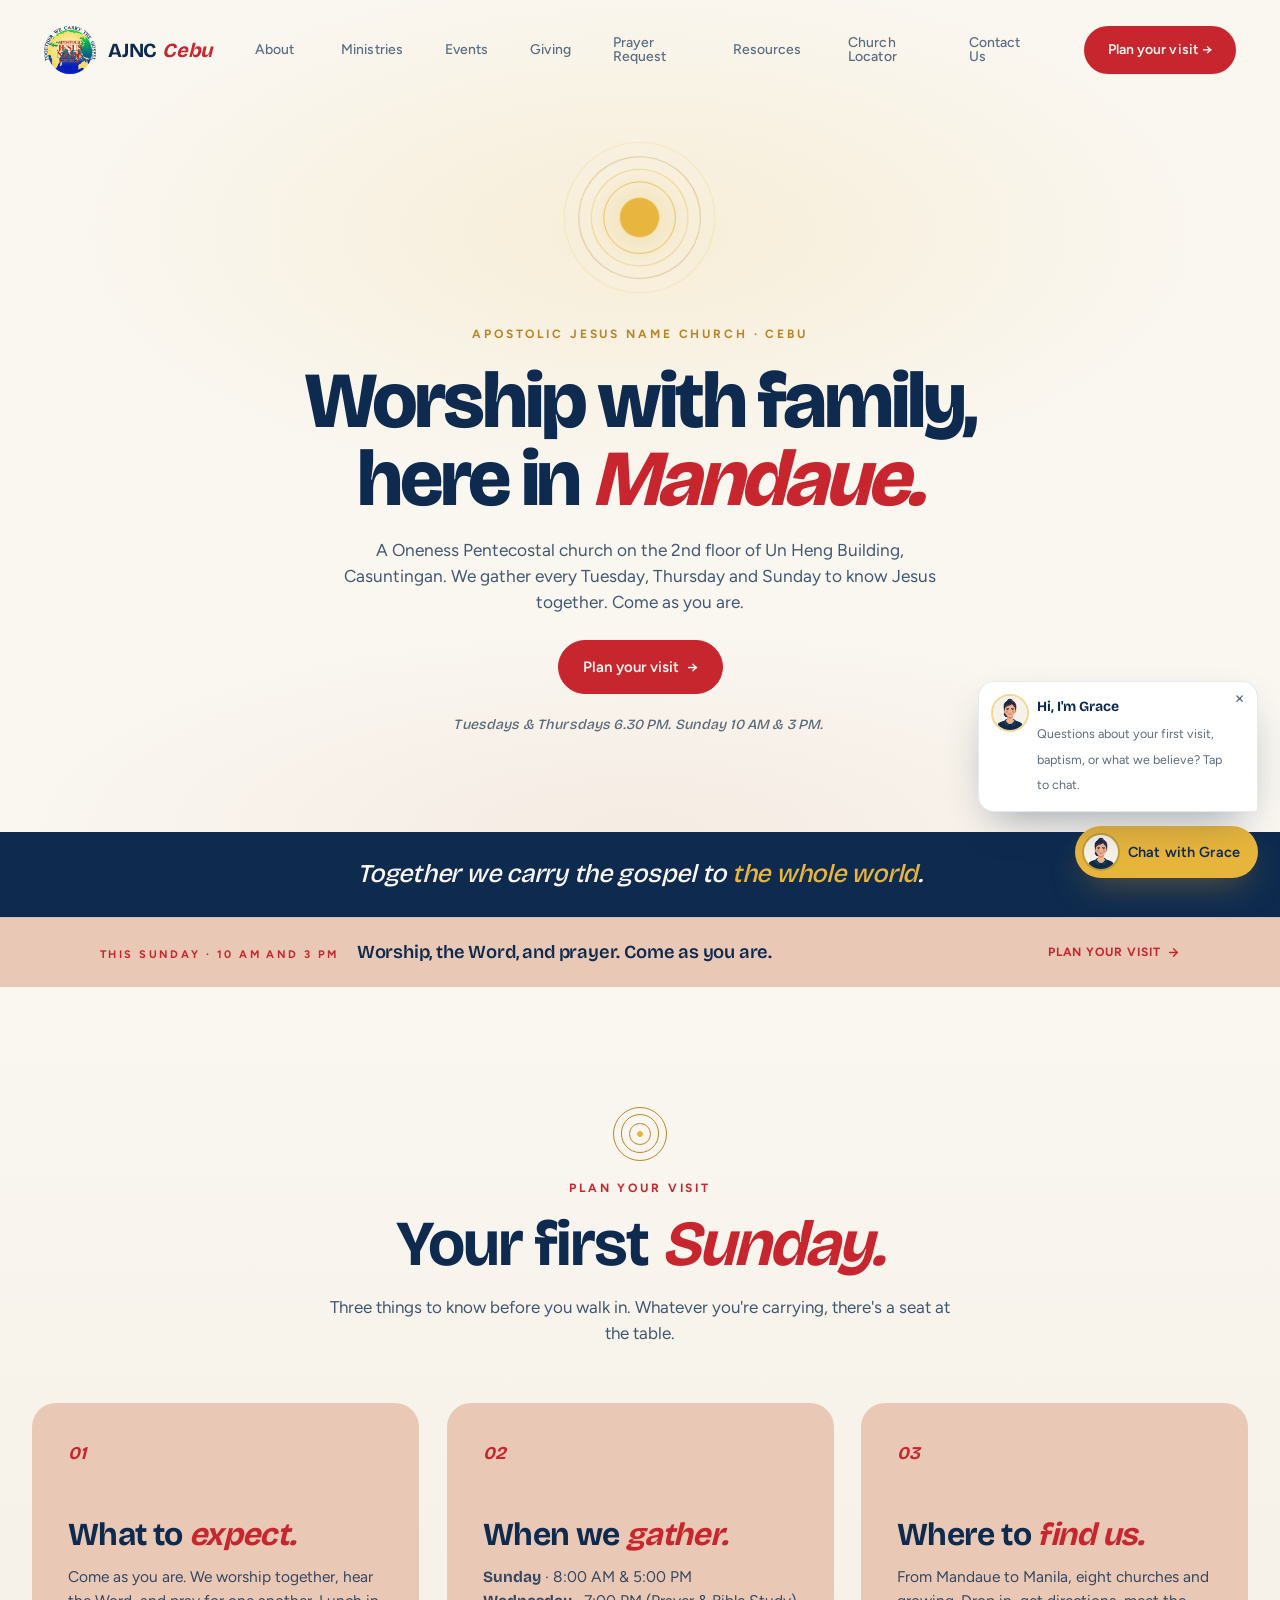
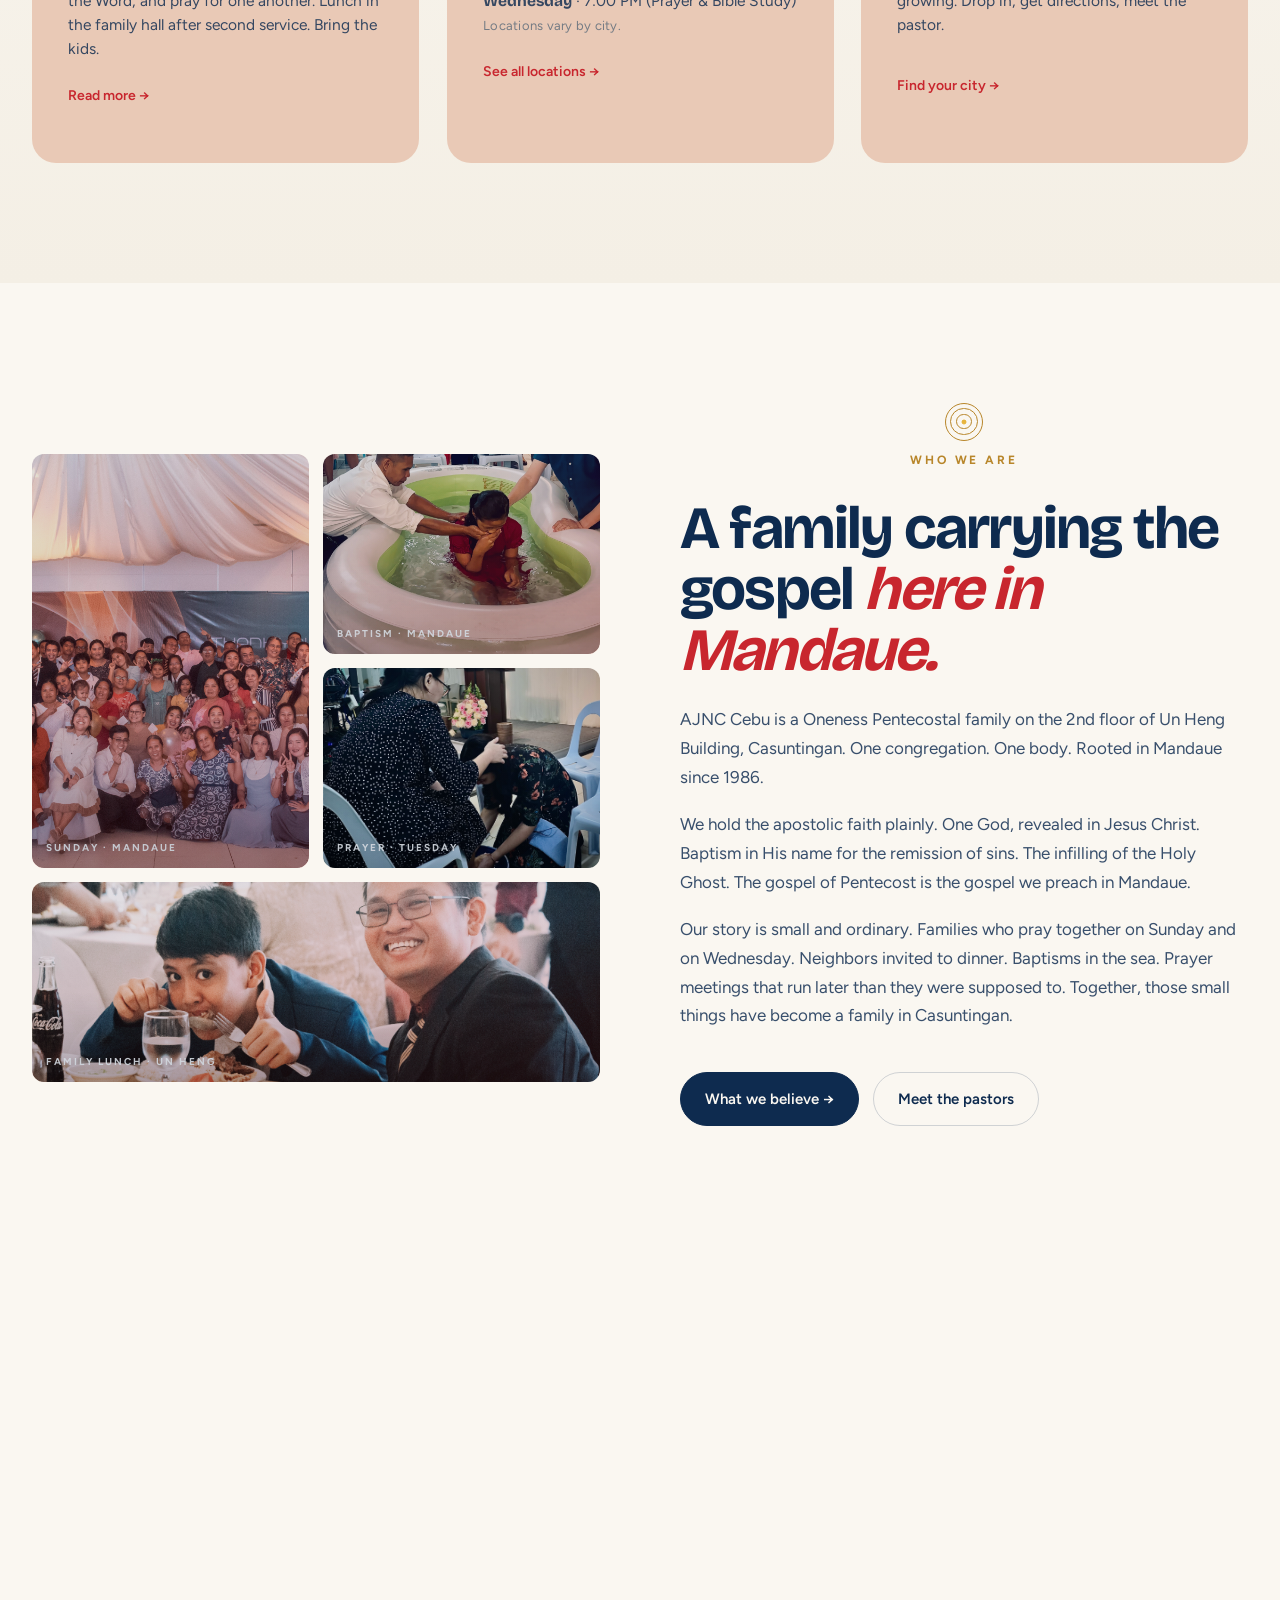
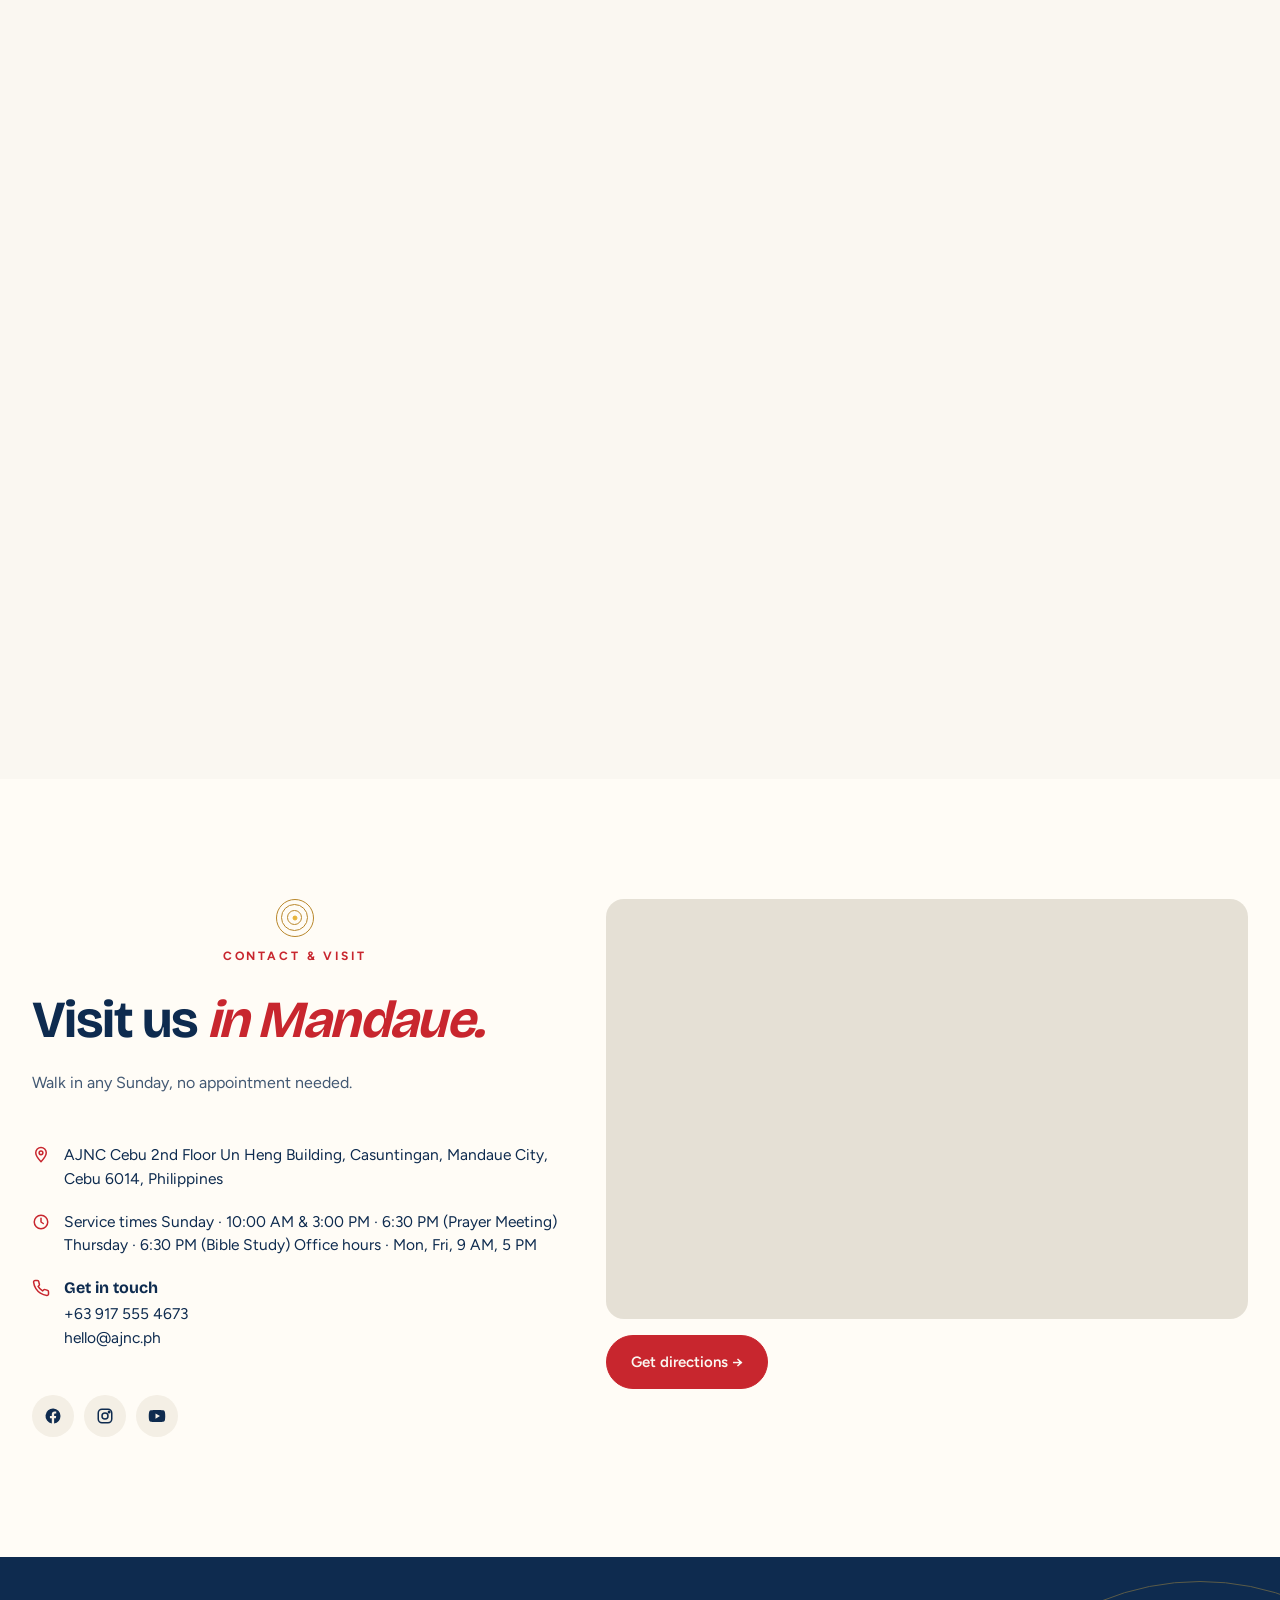
==== commit f013c218: "Site flow reordered (mission + leadership after beliefs); events: 1-row pager + National/District/Lo" ====
--- a/index.html
+++ b/index.html
@@ -139,6 +139,7 @@
         </div>
       </div>
       <a class="nav-link" href="#ministries">Ministries</a>
+      <a class="nav-link" href="#events">Events</a>
       <a class="nav-link" href="#giving">Giving</a>
       <a class="nav-link" href="#prayer">Prayer Request</a>
       <div class="nav-item has-dd">
@@ -375,7 +376,7 @@
       <h2 id="about-h" style="text-align: left">A family carrying the gospel <em>here in Mandaue.</em></h2>
       <p style="text-align: left">AJNC Cebu is a Oneness Pentecostal family on the 2nd floor of Un Heng Building, Casuntingan. One congregation. One body. Rooted in Mandaue since 1986.</p>
       <p style="text-align: left">We hold the apostolic faith plainly. One God, revealed in Jesus Christ. Baptism in His name for the remission of sins. The infilling of the Holy Ghost. The gospel of Pentecost is the gospel we preach in Mandaue.</p>
-      <p style="text-align: left">Our story is small and ordinary. Families who pray together on Sunday and on Wednesday. Neighbours invited to dinner. Baptisms in the sea. Prayer meetings that run later than they were supposed to. Together, those small things have become a family in Casuntingan.</p>
+      <p style="text-align: left">Our story is small and ordinary. Families who pray together on Sunday and on Wednesday. Neighbors invited to dinner. Baptisms in the sea. Prayer meetings that run later than they were supposed to. Together, those small things have become a family in Casuntingan.</p>
       <div style="display:flex;gap:14px;margin-top:24px;flex-wrap:wrap">
         <a href="#believe" class="btn btn-dark">What we believe →</a>
         <a href="#leaders" class="btn btn-ghost">Meet the pastors</a>
@@ -396,11 +397,80 @@
     <div class="believe-grid">
       <article class="believe-card" data-tilt><div class="num">01</div><h4>One God</h4><p>There is one God who has revealed Himself as Father in creation, Son in redemption, Holy Ghost in regeneration. Deuteronomy 6:4.</p></article>
       <article class="believe-card" data-tilt><div class="num">02</div><h4>Jesus is Lord</h4><p>In Him dwells all the fullness of the Godhead bodily. He is the Almighty, the I AM, the Saviour of the world. Colossians 2:9.</p></article>
-      <article class="believe-card" data-tilt><div class="num">03</div><h4>Acts 2:38</h4><p>Repent, and be baptised in the name of Jesus Christ for the remission of sins, and ye shall receive the gift of the Holy Ghost.</p></article>
+      <article class="believe-card" data-tilt><div class="num">03</div><h4>Acts 2:38</h4><p>Repent, and be baptized in the name of Jesus Christ for the remission of sins, and ye shall receive the gift of the Holy Ghost.</p></article>
       <article class="believe-card" data-tilt><div class="num">04</div><h4>The Holy Ghost</h4><p>Infilling of the Spirit, evidenced by speaking in other tongues as the Spirit gives utterance. The Pentecost experience, today.</p></article>
       <article class="believe-card" data-tilt><div class="num">05</div><h4>The Word</h4><p>The Bible is the inspired Word of God, sufficient, infallible, the standard for faith, practice, and the church we are building.</p></article>
-      <article class="believe-card" data-tilt><div class="num">06</div><h4>The Family</h4><p>The church is the household of God. We walk together across generations and neighbourhoods. Nobody walks alone.</p></article>
-    </div>
+      <article class="believe-card" data-tilt><div class="num">06</div><h4>The Family</h4><p>The church is the household of God. We walk together across generations and neighborhoods. Nobody walks alone.</p></article>
+    </div>
+  </div>
+</section>
+
+<!-- ============================ MISSION GLOBE ============================ -->
+<section class="world reveal" id="world" aria-labelledby="world-h">
+  <div class="container world-grid">
+    <div class="world-copy">
+      <span class="halo-icon" aria-hidden="true"><i></i><i></i><i></i><i></i><i class="dot"></i></span>
+      <span class="eyebrow gold">Our mission</span>
+      <h2 id="world-h">Together we carry the gospel<br/><em>to the whole world.</em></h2>
+      <p>What began on Negros Island in the Philippines now worships across the islands and beyond, with churches in Dubai and Cambodia, and we are still going. Every beam of light carries one name: Jesus.</p>
+      <div class="world-actions">
+        <a href="#find" class="btn btn-red">Find your church <span aria-hidden="true">→</span></a>
+      </div>
+    </div>
+    <div class="world-globe">
+      <div class="world-glow" aria-hidden="true"></div>
+      <div id="world-canvas" aria-hidden="true"></div>
+      <img class="world-fallback" src="assets/ajnc-seal-mark.png" alt="" loading="lazy" decoding="async"/>
+    </div>
+  </div>
+</section>
+
+<!-- ============================ LEADERSHIP ============================ -->
+<section class="leaders reveal" id="leaders" aria-labelledby="leaders-h">
+  <div class="container">
+    <div class="section-head">
+      <span class="halo-icon" aria-hidden="true"><i></i><i></i><i></i><i></i><i class="dot"></i></span>
+      <span class="eyebrow red">Church Pastor &amp; leadership</span>
+      <h2 id="leaders-h">A family <em>shepherded.</em></h2>
+      <p>The pastor and elders who shepherd the AJNC Cebu family.</p>
+    </div>
+
+    <article class="pastor-card">
+      <div class="pastor-photo-wrap">
+        <span class="pastor-halo pastor-halo--outer" aria-hidden="true"></span>
+        <span class="pastor-halo pastor-halo--inner" aria-hidden="true"></span>
+        <div class="pastor-photo">
+          <img src="assets/pastor-mario.png" alt="Bro. Mario Doromal preaching at AJNC Cebu" />
+        </div>
+      </div>
+      <div class="pastor-body">
+        <span class="eyebrow gold">Church Pastor</span>
+        <h3 class="pastor-name">Bro. Mario Doromal</h3>
+        <div class="pastor-role">Church Pastor, AJNC Cebu</div>
+        <blockquote class="pastor-quote">
+          <p>"That I may know him, and the power of his resurrection, and the fellowship of his sufferings."</p>
+          <cite>Philippians 3:10</cite>
+        </blockquote>
+        <p class="pastor-bio">Bro. Mario shepherds the AJNC Cebu family on the 2nd floor of Un Heng Building, Casuntingan. His ministry is shaped by the apostolic doctrine of Acts 2:38, a deep love for the local family, and an unhurried commitment to the Word.</p>
+        <p class="pastor-bio">He preaches every Sunday at the Mandaue church and walks with the family through every ordinary day in between.</p>
+      </div>
+    </article>
+
+    <aside class="memorial-card" aria-label="In memoriam">
+      <span class="memorial-halo" aria-hidden="true"></span>
+      <div class="memorial-photo-wrap">
+        <div class="memorial-photo">
+          <img src="assets/rev-espera.png" alt="Rev. Emilio Espera Jr., founding pastor of AJNC Cebu" class="rotate-cw90" />
+        </div>
+      </div>
+      <div class="memorial-body">
+        <span class="eyebrow gold memorial-eyebrow">A life faithfully lived</span>
+        <h3 class="memorial-name">Rev. <em>Emilio Espera Jr.</em></h3>
+        <div class="memorial-dates">10.09.1975 &nbsp;to&nbsp; 03.07.2026</div>
+        <p class="memorial-bio">Founding pastor of AJNC Cebu. Pastor Espera went home to be with the Lord in March 2026 after a lifetime of faithful service. The family carries his work forward.</p>
+        <div class="memorial-roles">District 3 Superintendent &middot; AJNC Board of Trustee</div>
+      </div>
+    </aside>
   </div>
 </section>
 
@@ -502,26 +572,6 @@
 })();
 </script>
 
-<!-- ============================ MISSION GLOBE ============================ -->
-<section class="world reveal" id="world" aria-labelledby="world-h">
-  <div class="container world-grid">
-    <div class="world-copy">
-      <span class="halo-icon" aria-hidden="true"><i></i><i></i><i></i><i></i><i class="dot"></i></span>
-      <span class="eyebrow gold">Our mission</span>
-      <h2 id="world-h">Together we carry the gospel<br/><em>to the whole world.</em></h2>
-      <p>What began on Negros Island in the Philippines now worships across the islands and beyond, with churches in Dubai and Cambodia, and we are still going. Every beam of light carries one name: Jesus.</p>
-      <div class="world-actions">
-        <a href="#find" class="btn btn-red">Find your church <span aria-hidden="true">→</span></a>
-      </div>
-    </div>
-    <div class="world-globe">
-      <div class="world-glow" aria-hidden="true"></div>
-      <div id="world-canvas" aria-hidden="true"></div>
-      <img class="world-fallback" src="assets/ajnc-seal-mark.png" alt="" loading="lazy" decoding="async"/>
-    </div>
-  </div>
-</section>
-
 <!-- ============================ FIND A CHURCH ============================ -->
 <section class="finder reveal" id="find" aria-labelledby="find-h">
   <div class="container">
@@ -566,7 +616,7 @@
       <span class="halo-icon" aria-hidden="true"><i></i><i></i><i></i><i></i><i class="dot"></i></span>
       <span class="eyebrow red">Ministries</span>
       <h2 id="ministries-h">Find your <em>place</em><br/>in the family.</h2>
-      <p>Nine ways to serve and be served. Every age, every gift, every neighbourhood.</p>
+      <p>Nine ways to serve and be served. Every age, every gift, every neighborhood.</p>
     </div>
 
     <div class="ministry-grid">
@@ -641,9 +691,17 @@
       <p>Conferences, fellowships, and special services across the family.</p>
     </div>
 
+    <div class="event-filters" role="tablist" aria-label="Filter events by scope">
+      <button class="event-chip" data-scope="all" aria-pressed="true">All</button>
+      <button class="event-chip" data-scope="national" aria-pressed="false">National</button>
+      <button class="event-chip" data-scope="district" aria-pressed="false">District</button>
+      <button class="event-chip" data-scope="local" aria-pressed="false">Local</button>
+    </div>
+
     <div id="events-featured"></div>
 
     <div class="event-grid" id="events-grid" aria-live="polite"></div>
+    <p class="event-empty" hidden>No events in this category right now. Check back soon.</p>
 
     <div class="event-pager" id="events-pager" hidden>
       <button class="event-pager__btn" type="button" data-page="prev" aria-label="Previous events">
@@ -659,55 +717,6 @@
   </div>
 </section>
 
-<!-- ============================ LEADERSHIP ============================ -->
-<section class="leaders reveal" id="leaders" aria-labelledby="leaders-h">
-  <div class="container">
-    <div class="section-head">
-      <span class="halo-icon" aria-hidden="true"><i></i><i></i><i></i><i></i><i class="dot"></i></span>
-      <span class="eyebrow red">Church Pastor &amp; leadership</span>
-      <h2 id="leaders-h">A family <em>shepherded.</em></h2>
-      <p>The pastor and elders who shepherd the AJNC Cebu family.</p>
-    </div>
-
-    <article class="pastor-card">
-      <div class="pastor-photo-wrap">
-        <span class="pastor-halo pastor-halo--outer" aria-hidden="true"></span>
-        <span class="pastor-halo pastor-halo--inner" aria-hidden="true"></span>
-        <div class="pastor-photo">
-          <img src="assets/pastor-mario.png" alt="Bro. Mario Doromal preaching at AJNC Cebu" />
-        </div>
-      </div>
-      <div class="pastor-body">
-        <span class="eyebrow gold">Church Pastor</span>
-        <h3 class="pastor-name">Bro. Mario Doromal</h3>
-        <div class="pastor-role">Church Pastor, AJNC Cebu</div>
-        <blockquote class="pastor-quote">
-          <p>"That I may know him, and the power of his resurrection, and the fellowship of his sufferings."</p>
-          <cite>Philippians 3:10</cite>
-        </blockquote>
-        <p class="pastor-bio">Bro. Mario shepherds the AJNC Cebu family on the 2nd floor of Un Heng Building, Casuntingan. His ministry is shaped by the apostolic doctrine of Acts 2:38, a deep love for the local family, and an unhurried commitment to the Word.</p>
-        <p class="pastor-bio">He preaches every Sunday at the Mandaue church and walks with the family through every ordinary day in between.</p>
-      </div>
-    </article>
-
-    <aside class="memorial-card" aria-label="In memoriam">
-      <span class="memorial-halo" aria-hidden="true"></span>
-      <div class="memorial-photo-wrap">
-        <div class="memorial-photo">
-          <img src="assets/rev-espera.png" alt="Rev. Emilio Espera Jr., founding pastor of AJNC Cebu" class="rotate-cw90" />
-        </div>
-      </div>
-      <div class="memorial-body">
-        <span class="eyebrow gold memorial-eyebrow">A life faithfully lived</span>
-        <h3 class="memorial-name">Rev. <em>Emilio Espera Jr.</em></h3>
-        <div class="memorial-dates">10.09.1975 &nbsp;to&nbsp; 03.07.2026</div>
-        <p class="memorial-bio">Founding pastor of AJNC Cebu. Pastor Espera went home to be with the Lord in March 2026 after a lifetime of faithful service. The family carries his work forward.</p>
-        <div class="memorial-roles">District 3 Superintendent &middot; AJNC Board of Trustee</div>
-      </div>
-    </aside>
-  </div>
-</section>
-
 <!-- ============================ STORIES ============================ -->
 <section class="stories reveal" id="stories" aria-labelledby="stories-h">
   <div class="container">
@@ -720,25 +729,22 @@
 
     <div class="story-grid">
       <article class="story-card" data-tilt>
-        <div class="portrait" role="img" aria-hidden="true"></div>
+        <div class="portrait" role="img" aria-label="Joanna M."></div>
         <p class="quote">"I came in the back of the room one Wednesday. They prayed for my mother. <em>She is whole today.</em>"</p>
         <div class="who">Joanna M.</div>
-        <div class="where">Mandaue · Baptised 2024</div>
-        <a href="#" class="read">Read Joanna's story →</a>
+        <div class="where">Mandaue · Baptized 2024</div>
       </article>
       <article class="story-card" data-tilt>
-        <div class="portrait p2" role="img" aria-hidden="true"></div>
+        <div class="portrait p2" role="img" aria-label="Mark D."></div>
         <p class="quote">"For twenty years I argued with the gospel. The Holy Ghost <em>argued back.</em> I have not been the same."</p>
         <div class="who">Mark D.</div>
-        <div class="where">Cebu City · Baptised 2023</div>
-        <a href="#" class="read">Read Mark's story →</a>
+        <div class="where">Cebu City · Baptized 2023</div>
       </article>
       <article class="story-card" data-tilt>
-        <div class="portrait p3" role="img" aria-hidden="true"></div>
+        <div class="portrait p3" role="img" aria-label="Rachel and Paolo S."></div>
         <p class="quote">"My family fell apart. The church <em>did not let me fall.</em> We were rebuilt together."</p>
         <div class="who">Rachel and Paolo S.</div>
-        <div class="where">Iloilo · Baptised 2025</div>
-        <a href="#" class="read">Read their story →</a>
+        <div class="where">Iloilo · Baptized 2025</div>
       </article>
     </div>
   </div>
@@ -1046,7 +1052,7 @@
   };
 
   var FEATURED = {
-    id: 'iconnect-2026', theme: 'conference', day: '27', mon: 'Nov',
+    id: 'iconnect-2026', theme: 'conference', scope: 'district', day: '27', mon: 'Nov',
     title: 'iConnect <em>Conference</em>', label: 'Featured · District Conference',
     dateline: 'November 27 to 29, 2026', venue: 'Iloilo',
     desc: 'Our three-day district conference returns. Three days of worship, the Word, workshops, and fellowship with the AJNC family across the district. Open to every member, and a friend you bring along.',
@@ -1057,17 +1063,17 @@
   };
 
   var LIST = [
-    { id: 'men-fellowship', theme: 'men', day: '12', mon: 'Jun', title: 'Men&rsquo;s <em>Fellowship</em>', dept: 'Men', dateline: 'June 12, 2026', venue: 'Iloilo', when: 'Friday 12 June 2026', where: 'Iloilo', body: ['A gathering for the men of the family: brotherhood, the Word, and a charge to lead well at home and in the church.'], highlights: ['For the men', 'Fellowship'], s: '20260612', e: '20260613', loc: 'Iloilo' },
-    { id: 'sya-retreat', theme: 'retreat', day: '12', mon: 'Jun', title: 'Singles & Young <em>Adults Retreat</em>', dept: 'SYA', dateline: 'June 12, 2026', venue: 'Aklan', when: 'Friday 12 June 2026', where: 'Aklan', body: ['A retreat for singles and young adults: rest, worship, honest conversation, and time set apart with God and the family.'], highlights: ['Singles & young adults', 'Time away'], s: '20260612', e: '20260613', loc: 'Aklan' },
-    { id: 'ss-echo', theme: 'teach', day: '13', mon: 'Jun', title: 'Sunday School <em>Echo Seminar</em>', dept: 'Sunday School', dateline: 'June 13, 2026', venue: 'AJNC Cebu', when: 'Saturday 13 June 2026', where: 'AJNC Cebu, Mandaue', body: ['Our Sunday School teachers echo what they received at the district seminar, so every class is ready for the season ahead.'], highlights: ['For teachers', 'Sunday School'], s: '20260613', e: '20260614', loc: 'AJNC Cebu, Mandaue' },
-    { id: 'yp-culmination', theme: 'youth', day: '20', mon: 'Jun', title: 'Young People <em>Culmination</em>', dept: 'Young People', dateline: 'June 20, 2026', venue: 'To be announced', when: 'Saturday 20 June 2026', where: 'To be announced', body: ['The young people close the season together: worship, testimonies, and a celebration of all God has done this term.'], highlights: ['Young people', 'Worship night'], s: '20260620', e: '20260621', loc: '' },
-    { id: 'ss-teachers', theme: 'teach', day: '20', mon: 'Aug', title: 'Sunday School <em>Teachers Retreat</em>', dept: 'Sunday School', dateline: 'August 20 to 22, 2026', venue: 'To be announced', when: '20 to 22 August 2026', where: 'To be announced', body: ['Three days set apart for our Sunday School teachers: training, rest, and preparation for the children God sends us.'], highlights: ['For teachers', 'Three days'], s: '20260820', e: '20260823', loc: '' },
-    { id: 'yp-prayer-aug', theme: 'prayer', day: '21', mon: 'Aug', title: 'YP <em>Prayer Night</em>', dept: 'Young People', dateline: 'August 21, 2026', venue: 'AJNC Cebu', when: 'Friday 21 August 2026', where: 'AJNC Cebu, Mandaue', body: ['An evening of prayer and worship for the young people. Come hungry, come expectant.'], highlights: ['Young people', 'Prayer & worship'], s: '20260821', e: '20260822', loc: 'AJNC Cebu, Mandaue' },
-    { id: 'yp-mission-aug', theme: 'mission', day: '22', mon: 'Aug', title: 'YP <em>Mission Day</em>', dept: 'Young People', dateline: 'August 22, 2026', venue: 'To be announced', when: 'Saturday 22 August 2026', where: 'To be announced', body: ['The young people take the gospel to the streets: outreach, friendship evangelism, and serving the community.'], highlights: ['Young people', 'Outreach'], s: '20260822', e: '20260823', loc: '' },
-    { id: 'contending', theme: 'word', day: '09', mon: 'Sep', title: 'Contending for <em>the Faith</em>', dept: 'Whole church', dateline: 'September 9 to 11, 2026', venue: 'To be announced', when: '9 to 11 September 2026', where: 'To be announced', body: ['Three days in the Word, grounding the whole family in the apostolic faith once delivered to the saints.'], highlights: ['Whole church', 'Three days', 'The Word'], s: '20260909', e: '20260912', loc: '' },
-    { id: 'yp-prayer-nov', theme: 'prayer', day: '20', mon: 'Nov', title: 'YP <em>Prayer Night</em>', dept: 'Young People', dateline: 'November 20, 2026', venue: 'AJNC Cebu', when: 'Friday 20 November 2026', where: 'AJNC Cebu, Mandaue', body: ['Another evening of prayer and worship for the young people as the year draws to a close.'], highlights: ['Young people', 'Prayer & worship'], s: '20261120', e: '20261121', loc: 'AJNC Cebu, Mandaue' },
-    { id: 'yp-mission-nov', theme: 'mission', day: '21', mon: 'Nov', title: 'YP <em>Mission Day</em>', dept: 'Young People', dateline: 'November 21, 2026', venue: 'To be announced', when: 'Saturday 21 November 2026', where: 'To be announced', body: ['The young people carry the gospel out once more: outreach and service before the year ends.'], highlights: ['Young people', 'Outreach'], s: '20261121', e: '20261122', loc: '' },
-    { id: 'thanksgiving', theme: 'thanks', day: '20', mon: 'Dec', title: 'Thanksgiving <em>Day</em>', dept: 'Whole church', dateline: 'December 20, 2026', venue: 'To be announced', when: 'Sunday 20 December 2026', where: 'To be announced', body: ['The whole family gathers to give thanks for the year: testimonies, worship, and a table shared together.'], highlights: ['Whole church', 'Give thanks'], s: '20261220', e: '20261221', loc: '' }
+    { id: 'men-fellowship', scope: 'district', theme: 'men', day: '12', mon: 'Jun', title: 'Men&rsquo;s <em>Fellowship</em>', dept: 'Men', dateline: 'June 12, 2026', venue: 'Iloilo', when: 'Friday 12 June 2026', where: 'Iloilo', body: ['A gathering for the men of the family: brotherhood, the Word, and a charge to lead well at home and in the church.'], highlights: ['For the men', 'Fellowship'], s: '20260612', e: '20260613', loc: 'Iloilo' },
+    { id: 'sya-retreat', scope: 'district', theme: 'retreat', day: '12', mon: 'Jun', title: 'Singles & Young <em>Adults Retreat</em>', dept: 'SYA', dateline: 'June 12, 2026', venue: 'Aklan', when: 'Friday 12 June 2026', where: 'Aklan', body: ['A retreat for singles and young adults: rest, worship, honest conversation, and time set apart with God and the family.'], highlights: ['Singles & young adults', 'Time away'], s: '20260612', e: '20260613', loc: 'Aklan' },
+    { id: 'ss-echo', scope: 'local', theme: 'teach', day: '13', mon: 'Jun', title: 'Sunday School <em>Echo Seminar</em>', dept: 'Sunday School', dateline: 'June 13, 2026', venue: 'AJNC Cebu', when: 'Saturday 13 June 2026', where: 'AJNC Cebu, Mandaue', body: ['Our Sunday School teachers echo what they received at the district seminar, so every class is ready for the season ahead.'], highlights: ['For teachers', 'Sunday School'], s: '20260613', e: '20260614', loc: 'AJNC Cebu, Mandaue' },
+    { id: 'yp-culmination', scope: 'local', theme: 'youth', day: '20', mon: 'Jun', title: 'Young People <em>Culmination</em>', dept: 'Young People', dateline: 'June 20, 2026', venue: 'To be announced', when: 'Saturday 20 June 2026', where: 'To be announced', body: ['The young people close the season together: worship, testimonies, and a celebration of all God has done this term.'], highlights: ['Young people', 'Worship night'], s: '20260620', e: '20260621', loc: '' },
+    { id: 'ss-teachers', scope: 'district', theme: 'teach', day: '20', mon: 'Aug', title: 'Sunday School <em>Teachers Retreat</em>', dept: 'Sunday School', dateline: 'August 20 to 22, 2026', venue: 'To be announced', when: '20 to 22 August 2026', where: 'To be announced', body: ['Three days set apart for our Sunday School teachers: training, rest, and preparation for the children God sends us.'], highlights: ['For teachers', 'Three days'], s: '20260820', e: '20260823', loc: '' },
+    { id: 'yp-prayer-aug', scope: 'local', theme: 'prayer', day: '21', mon: 'Aug', title: 'YP <em>Prayer Night</em>', dept: 'Young People', dateline: 'August 21, 2026', venue: 'AJNC Cebu', when: 'Friday 21 August 2026', where: 'AJNC Cebu, Mandaue', body: ['An evening of prayer and worship for the young people. Come hungry, come expectant.'], highlights: ['Young people', 'Prayer & worship'], s: '20260821', e: '20260822', loc: 'AJNC Cebu, Mandaue' },
+    { id: 'yp-mission-aug', scope: 'local', theme: 'mission', day: '22', mon: 'Aug', title: 'YP <em>Mission Day</em>', dept: 'Young People', dateline: 'August 22, 2026', venue: 'To be announced', when: 'Saturday 22 August 2026', where: 'To be announced', body: ['The young people take the gospel to the streets: outreach, friendship evangelism, and serving the community.'], highlights: ['Young people', 'Outreach'], s: '20260822', e: '20260823', loc: '' },
+    { id: 'contending', scope: 'national', theme: 'word', day: '09', mon: 'Sep', title: 'Contending for <em>the Faith</em>', dept: 'Whole church', dateline: 'September 9 to 11, 2026', venue: 'To be announced', when: '9 to 11 September 2026', where: 'To be announced', body: ['Three days in the Word, grounding the whole family in the apostolic faith once delivered to the saints.'], highlights: ['Whole church', 'Three days', 'The Word'], s: '20260909', e: '20260912', loc: '' },
+    { id: 'yp-prayer-nov', scope: 'local', theme: 'prayer', day: '20', mon: 'Nov', title: 'YP <em>Prayer Night</em>', dept: 'Young People', dateline: 'November 20, 2026', venue: 'AJNC Cebu', when: 'Friday 20 November 2026', where: 'AJNC Cebu, Mandaue', body: ['Another evening of prayer and worship for the young people as the year draws to a close.'], highlights: ['Young people', 'Prayer & worship'], s: '20261120', e: '20261121', loc: 'AJNC Cebu, Mandaue' },
+    { id: 'yp-mission-nov', scope: 'local', theme: 'mission', day: '21', mon: 'Nov', title: 'YP <em>Mission Day</em>', dept: 'Young People', dateline: 'November 21, 2026', venue: 'To be announced', when: 'Saturday 21 November 2026', where: 'To be announced', body: ['The young people carry the gospel out once more: outreach and service before the year ends.'], highlights: ['Young people', 'Outreach'], s: '20261121', e: '20261122', loc: '' },
+    { id: 'thanksgiving', scope: 'local', theme: 'thanks', day: '20', mon: 'Dec', title: 'Thanksgiving <em>Day</em>', dept: 'Whole church', dateline: 'December 20, 2026', venue: 'To be announced', when: 'Sunday 20 December 2026', where: 'To be announced', body: ['The whole family gathers to give thanks for the year: testimonies, worship, and a table shared together.'], highlights: ['Whole church', 'Give thanks'], s: '20261220', e: '20261221', loc: '' }
   ];
 
   function evCal(ev) { return calUrl(strip(ev.title) + ' · AJNC', ev.s, ev.e, ev.loc); }
@@ -1116,12 +1122,18 @@
   var statusEl = document.getElementById('events-page-status');
   if (!grid) return;
 
-  var PAGE = 6, page = 0, pages = Math.max(1, Math.ceil(LIST.length / PAGE));
+  var PAGE = 3, page = 0, scope = 'all';
+  function filtered() { return scope === 'all' ? LIST : LIST.filter(function (ev) { return ev.scope === scope; }); }
   if (featuredEl) featuredEl.innerHTML = featuredHTML(FEATURED);
 
   function renderPage() {
+    var list = filtered();
+    var pages = Math.max(1, Math.ceil(list.length / PAGE));
+    if (page > pages - 1) page = pages - 1;
     var start = page * PAGE;
-    grid.innerHTML = LIST.slice(start, start + PAGE).map(cardHTML).join('');
+    grid.innerHTML = list.slice(start, start + PAGE).map(cardHTML).join('');
+    var empty = document.querySelector('#events .event-empty');
+    if (empty) empty.hidden = list.length !== 0;
     if (pager) {
       pager.hidden = pages <= 1;
       if (statusEl) statusEl.textContent = (page + 1) + ' / ' + pages;
@@ -1133,10 +1145,21 @@
   }
   renderPage();
 
+  // scope filter chips (featured iConnect always stays visible)
+  document.querySelectorAll('#events .event-chip').forEach(function (chip) {
+    chip.addEventListener('click', function () {
+      document.querySelectorAll('#events .event-chip').forEach(function (c) { c.setAttribute('aria-pressed', String(c === chip)); });
+      scope = chip.getAttribute('data-scope');
+      page = 0;
+      renderPage();
+    });
+  });
+
   if (pager) {
     pager.addEventListener('click', function (e) {
       var b = e.target.closest('[data-page]');
       if (!b || b.disabled) return;
+      var pages = Math.max(1, Math.ceil(filtered().length / PAGE));
       if (b.getAttribute('data-page') === 'next' && page < pages - 1) page++;
       else if (b.getAttribute('data-page') === 'prev' && page > 0) page--;
       renderPage();
@@ -1289,7 +1312,7 @@
     </div>
 
     <div class="ajnc-chat__suggestions" id="ajnc-chat-suggestions">
-      <button type="button" class="ajnc-chip">Why baptise in Jesus' name?</button>
+      <button type="button" class="ajnc-chip">Why baptize in Jesus' name?</button>
       <button type="button" class="ajnc-chip">What is the Holy Ghost?</button>
       <button type="button" class="ajnc-chip">When are your services?</button>
     </div>
--- a/assets/site.css
+++ b/assets/site.css
@@ -397,17 +397,17 @@
 .ministry-card:hover{transform:translateY(-6px) rotate(.4deg);box-shadow:var(--shadow-lg)}
 .ministry-card .photo{height:140px;border-radius:12px;margin-bottom:22px;background-size:cover;background-position:center;position:relative;overflow:hidden}
 .ministry-card .photo::after{content:'';position:absolute;inset:0;background:linear-gradient(180deg,transparent 50%, rgba(14,43,79,.18));mix-blend-mode:multiply}
-.ministry-card .photo.kids{background:#E8B53C}
-.ministry-card .photo.youth{background:linear-gradient(135deg,#C8262E 0%, #971C22 100%)}
-.ministry-card .photo.prayer{background:linear-gradient(135deg,#5C6B7A 0%, #0E2B4F 100%)}
-.ministry-card .photo.couples{background:linear-gradient(135deg,#971C22 0%, #E9C9B6 100%)}
-.ministry-card .photo.sya{background:#0E2B4F}
-.ministry-card .photo.joy{background:linear-gradient(135deg,#E8B53C 0%, #971C22 100%)}
+.ministry-card .photo.kids{background-image:url('02-ministry-kids.png'),linear-gradient(135deg,#E8B53C,#E8B53C)}
+.ministry-card .photo.youth{background-image:url('03-ministry-youth.png'),linear-gradient(135deg,#C8262E 0%, #971C22 100%)}
+.ministry-card .photo.prayer{background-image:url('09-ministry-prayer-warriors.png'),linear-gradient(135deg,#5C6B7A 0%, #0E2B4F 100%)}
+.ministry-card .photo.couples{background-image:url('05-ministry-young-couples.png'),linear-gradient(135deg,#971C22 0%, #E9C9B6 100%)}
+.ministry-card .photo.sya{background-image:url('04-ministry-sya.png'),linear-gradient(135deg,#0E2B4F,#0E2B4F)}
+.ministry-card .photo.joy{background-image:url('06-ministry-joy-fellowship.png'),linear-gradient(135deg,#E8B53C 0%, #971C22 100%)}
 .ministry-card .photo.campus{background:linear-gradient(135deg,#E8B53C 0%, #C8262E 100%)}
 .ministry-card .photo.afterwork{background:linear-gradient(135deg,#5C6B7A 0%, #E9C9B6 100%)}
-.ministry-card .photo.outreach{background:linear-gradient(135deg,#971C22 0%, #E8B53C 100%)}
-.ministry-card .photo.music{background:linear-gradient(135deg,#0E2B4F 0%, #5C6B7A 100%)}
-.ministry-card .photo.pulpit{background:linear-gradient(135deg,#0E2B4F 0%, #C8262E 100%)}
+.ministry-card .photo.outreach{background-image:url('10-ministry-outreach.png'),linear-gradient(135deg,#971C22 0%, #E8B53C 100%)}
+.ministry-card .photo.music{background-image:url('07-ministry-music.png'),linear-gradient(135deg,#0E2B4F 0%, #5C6B7A 100%)}
+.ministry-card .photo.pulpit{background-image:url('08-ministry-pulpit.png'),linear-gradient(135deg,#0E2B4F 0%, #C8262E 100%)}
 .ministry-card h3{font-family:var(--display);font-weight:700;font-size:24px;letter-spacing:-0.02em;color:var(--ink);margin:0 0 10px;line-height:1.1}
 .ministry-card__title-block{margin-bottom:8px}
 .ministry-card__title-block h3{font-size:28px;margin:0 0 2px}
@@ -560,15 +560,13 @@
 @media (max-width:900px){ .story-grid{grid-template-columns:1fr} }
 .story-card{background:rgba(244,239,229,.04);border:1px solid rgba(244,239,229,.08);border-radius:var(--radius-lg);padding:32px;transition:all .25s}
 .story-card:hover{border-color:var(--gold);background:rgba(244,239,229,.07);transform:translateY(-4px)}
-.story-card .portrait{width:56px;height:56px;border-radius:50%;background:linear-gradient(140deg,#f3d7a3 0%,#8e4a2e 100%);margin-bottom:18px}
-.story-card .portrait.p2{background:linear-gradient(140deg,#e9c9b6 0%,#b87a55 100%)}
-.story-card .portrait.p3{background:linear-gradient(140deg,#d99a5e 0%,#971C22 100%)}
+.story-card .portrait{width:56px;height:56px;border-radius:50%;background-image:url('11-testimonial-joanna.png'),linear-gradient(140deg,#f3d7a3 0%,#8e4a2e 100%);background-size:cover;background-position:center;margin-bottom:18px}
+.story-card .portrait.p2{background-image:url('12-testimonial-mark.png'),linear-gradient(140deg,#e9c9b6 0%,#b87a55 100%)}
+.story-card .portrait.p3{background-image:url('13-testimonial-rachel-paolo.png'),linear-gradient(140deg,#d99a5e 0%,#971C22 100%)}
 .story-card .quote{font-family:var(--display);font-style:italic;font-size:21px;line-height:1.35;color:var(--bone);margin:0 0 20px;letter-spacing:-0.01em}
 .story-card .quote em{color:var(--gold)}
 .story-card .who{font-family:var(--display);font-weight:700;font-size:15px;color:var(--bone)}
 .story-card .where{font-family:var(--body);font-size:13px;color:rgba(244,239,229,.6);margin-top:2px}
-.story-card .read{margin-top:18px;display:inline-flex;align-items:center;gap:6px;font-size:13px;font-weight:600;color:var(--gold);text-decoration:none}
-.story-card .read:hover{color:var(--bone)}
 
 /* ===== Giving ===== */
 .giving{padding:120px 0;background:var(--blush)}
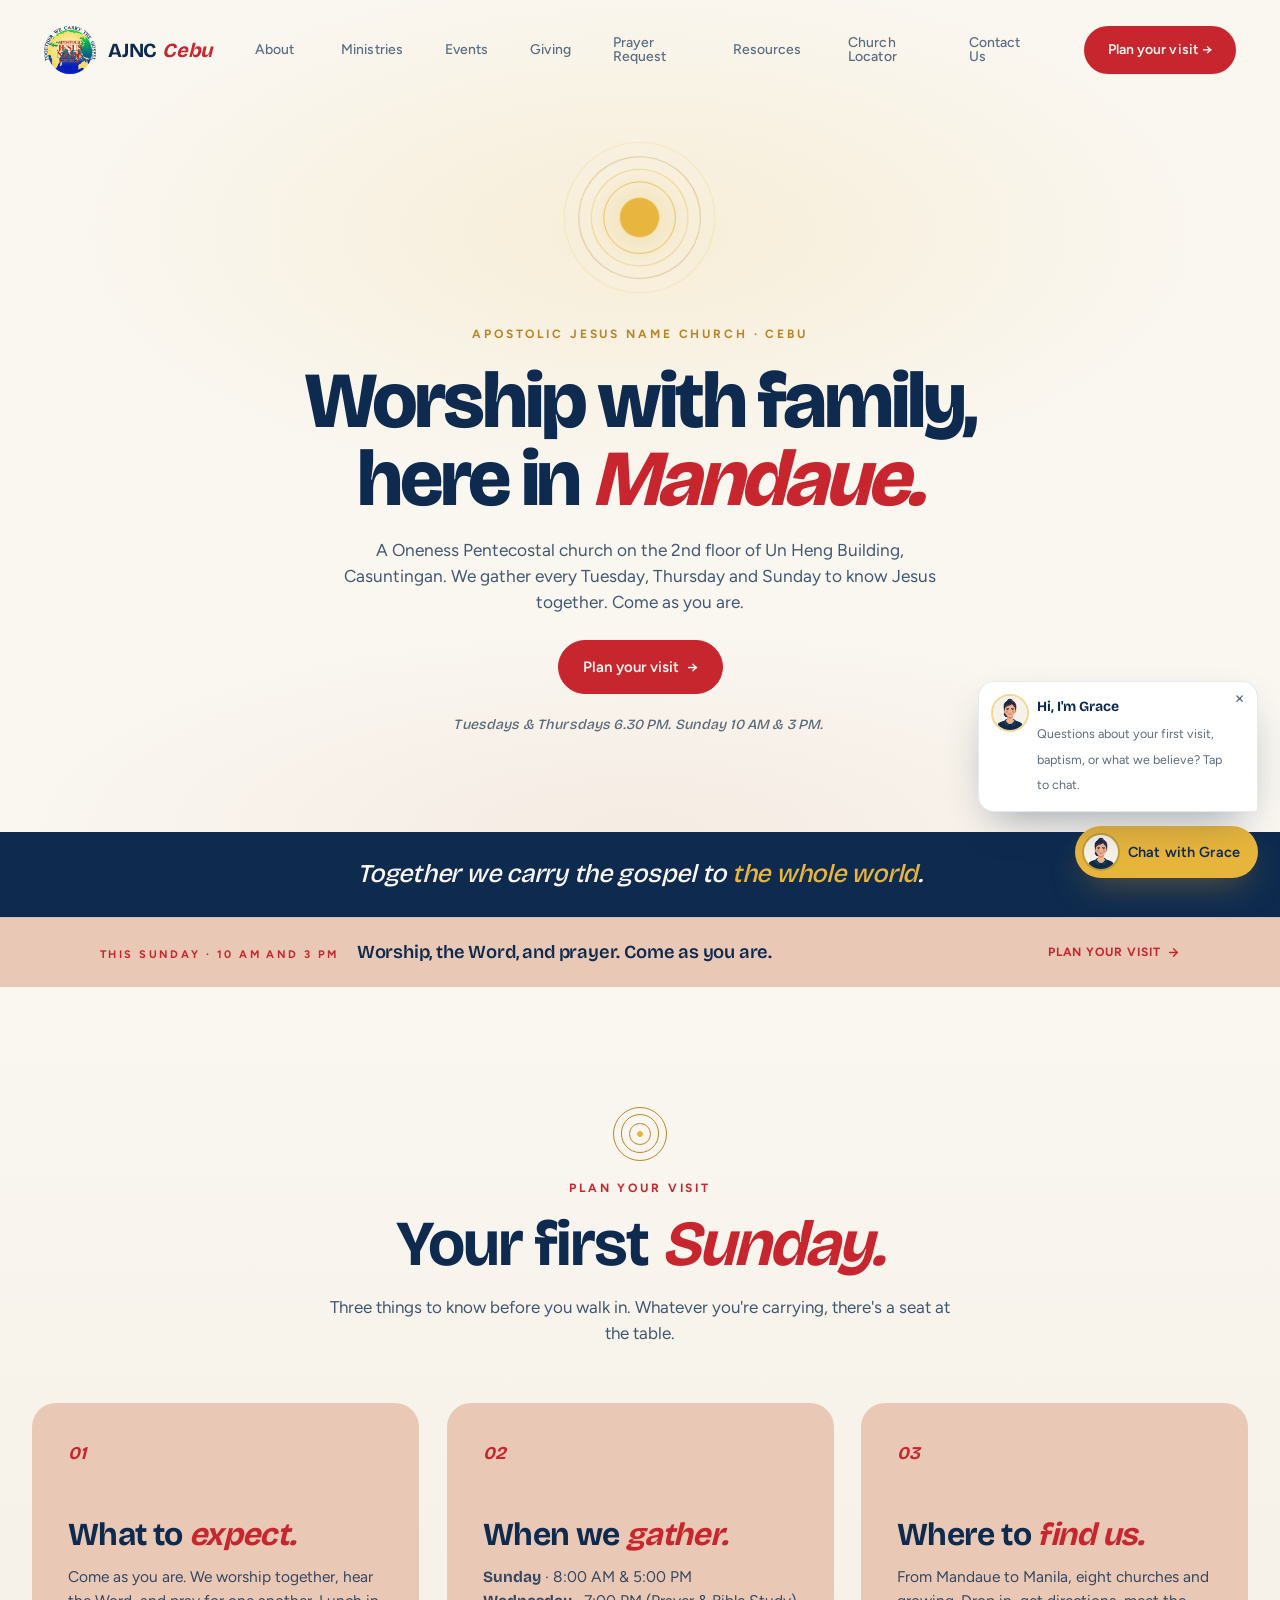
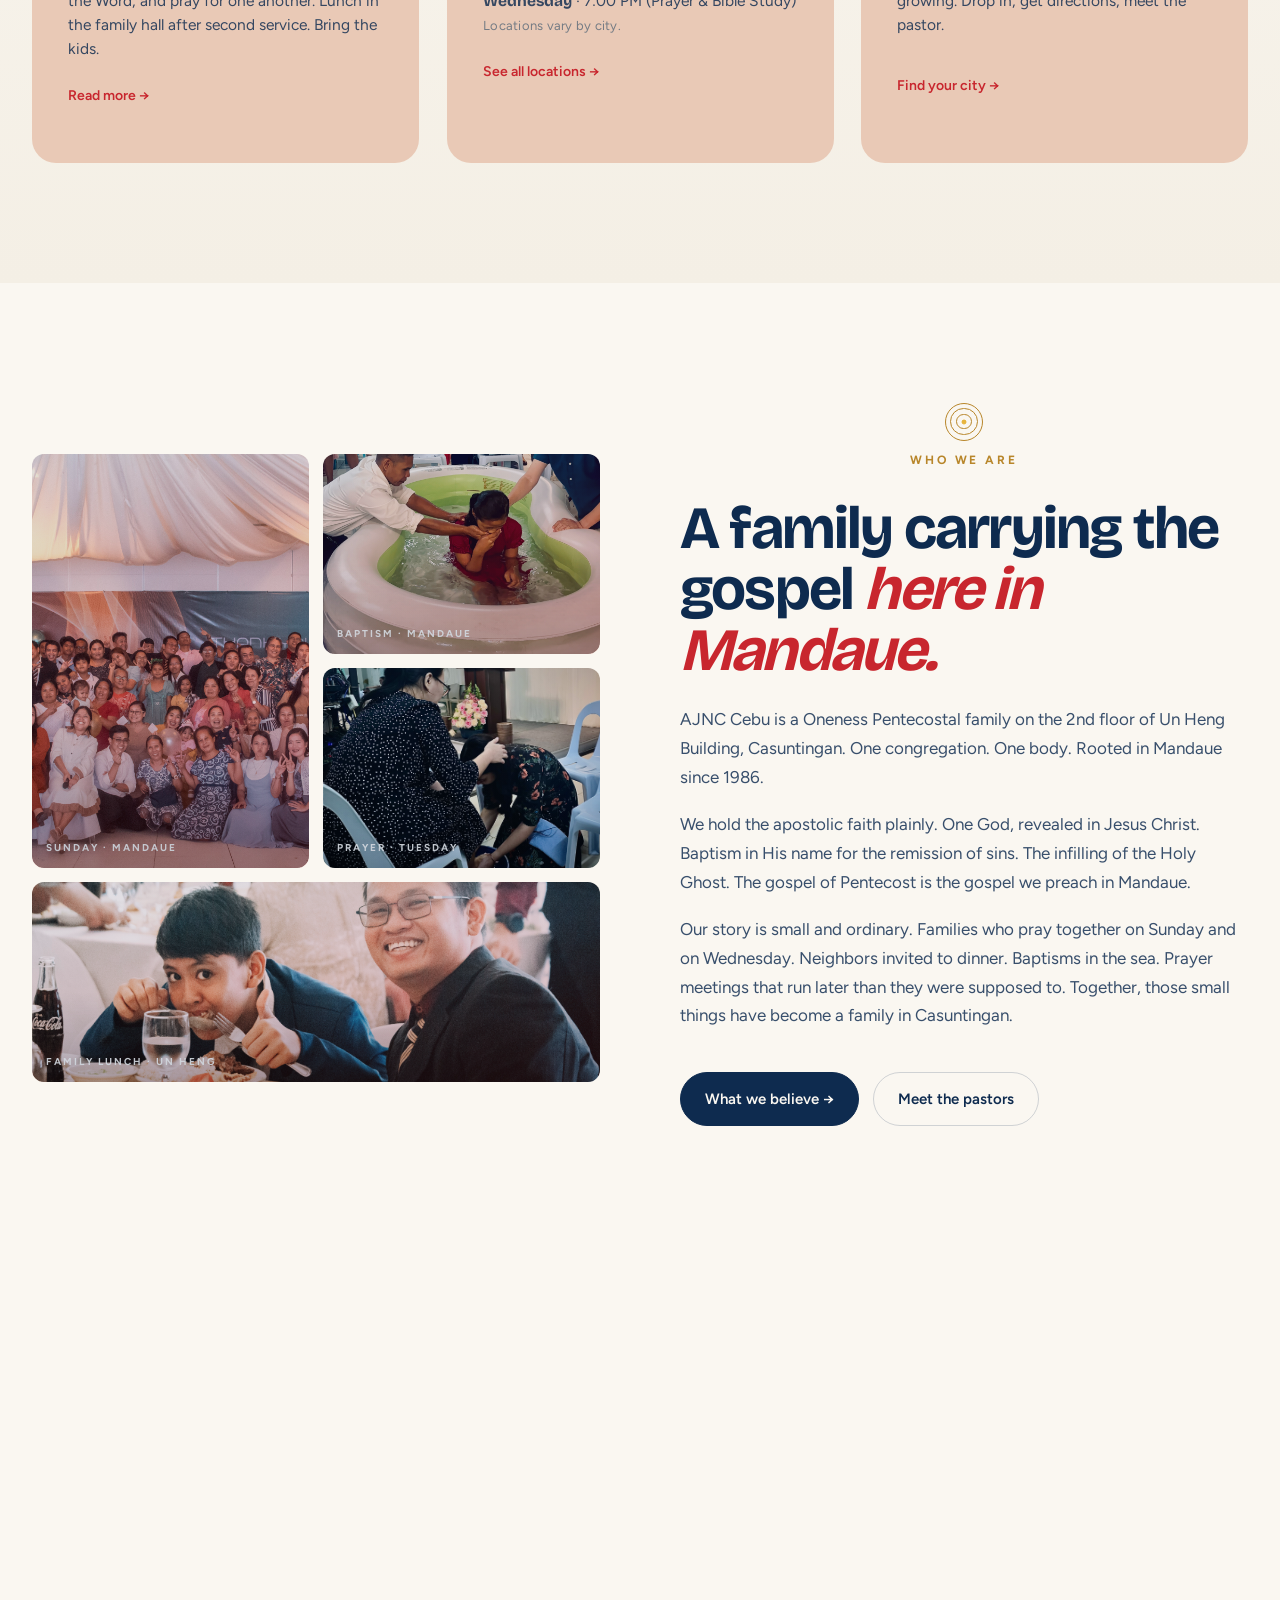
==== commit f5cdbd37: "Chat header: drop subtitle, green online dot before Grace's name (main + microsite)" ====
--- a/index.html
+++ b/index.html
@@ -1052,7 +1052,7 @@
   };
 
   var FEATURED = {
-    id: 'iconnect-2026', theme: 'conference', scope: 'district', day: '27', mon: 'Nov',
+    id: 'iconnect-2026', theme: 'conference', scope: 'district', img: 'assets/01-pentecost-hero.png', day: '27', mon: 'Nov',
     title: 'iConnect <em>Conference</em>', label: 'Featured · District Conference',
     dateline: 'November 27 to 29, 2026', venue: 'Iloilo',
     desc: 'Our three-day district conference returns. Three days of worship, the Word, workshops, and fellowship with the AJNC family across the district. Open to every member, and a friend you bring along.',
@@ -1078,10 +1078,14 @@
 
   function evCal(ev) { return calUrl(strip(ev.title) + ' · AJNC', ev.s, ev.e, ev.loc); }
 
+  function bgStyle(ev) {
+    return ev.img ? ' style="background-image:url(\'' + ev.img + '\');background-size:cover;background-position:center"' : '';
+  }
+
   function cardHTML(ev) {
     return '<article class="event-card">' +
-      '<div class="ev-img ev-img--' + ev.theme + '" role="img" aria-label="' + strip(ev.title) + '">' +
-        '<svg class="ev-ico" viewBox="0 0 24 24" aria-hidden="true"><path d="' + ICONS[ev.theme] + '"/></svg>' +
+      '<div class="ev-img ev-img--' + ev.theme + '"' + bgStyle(ev) + ' role="img" aria-label="' + strip(ev.title) + '">' +
+        (ev.img ? '' : '<svg class="ev-ico" viewBox="0 0 24 24" aria-hidden="true"><path d="' + ICONS[ev.theme] + '"/></svg>') +
         '<span class="ev-dept">' + ev.dept + '</span>' +
         '<div class="date-tag"><div class="day">' + ev.day + '</div><div class="month">' + ev.mon + '</div></div>' +
       '</div>' +
@@ -1098,8 +1102,8 @@
 
   function featuredHTML(ev) {
     return '<article class="event-hero">' +
-      '<div class="image" role="img" aria-label="' + strip(ev.title) + '">' +
-        '<svg class="ev-ico" viewBox="0 0 24 24" aria-hidden="true"><path d="' + ICONS[ev.theme] + '"/></svg>' +
+      '<div class="image"' + bgStyle(ev) + ' role="img" aria-label="' + strip(ev.title) + '">' +
+        (ev.img ? '' : '<svg class="ev-ico" viewBox="0 0 24 24" aria-hidden="true"><path d="' + ICONS[ev.theme] + '"/></svg>') +
         '<div class="date-badge"><div class="day">' + ev.day + '</div><div class="month">' + ev.mon + '</div></div>' +
       '</div>' +
       '<div class="copy">' +
@@ -1289,8 +1293,7 @@
     <header class="ajnc-chat__head">
       <span class="ajnc-ava" aria-hidden="true"><img src="assets/grace.png" onerror="this.onerror=null;this.src='https://d8j0ntlcm91z4.cloudfront.net/user_3DTwqZssIRx70D3hHHRLuz51j6y/hf_20260531_172212_cd54f939-3122-4755-8913-920e3e5ca35f.png'" alt="Grace" loading="lazy" /></span>
       <div class="ajnc-chat__head-text">
-        <strong>Grace</strong>
-        <span class="ajnc-chat__status"><i class="ajnc-chat__online"></i> from AJNC, here to help</span>
+        <strong><i class="ajnc-chat__online" aria-hidden="true"></i> Grace</strong>
       </div>
       <div class="ajnc-chat__langs" role="group" aria-label="Language">
         <button type="button" data-lang="en" class="is-active">ENG</button>
--- a/assets/chat.css
+++ b/assets/chat.css
@@ -52,9 +52,8 @@
   padding:13px 14px; background:var(--ink); color:var(--bone);
 }
 .ajnc-chat__head .ajnc-ava{ width:40px; height:40px; }
-.ajnc-chat__head-text{ display:flex; flex-direction:column; line-height:1.25; flex:1; min-width:0; }
-.ajnc-chat__head-text strong{ font-family:'Bricolage Grotesque',sans-serif; font-size:17px; letter-spacing:-.01em; }
-.ajnc-chat__status{ font-size:11.5px; color:rgba(250,247,241,.72); display:flex; align-items:center; gap:6px; }
+.ajnc-chat__head-text{ display:flex; flex-direction:column; justify-content:center; line-height:1.25; flex:1; min-width:0; }
+.ajnc-chat__head-text strong{ font-family:'Bricolage Grotesque',sans-serif; font-size:17px; letter-spacing:-.01em; display:flex; align-items:center; gap:7px; }
 .ajnc-chat__online{ width:7px; height:7px; border-radius:50%; background:#5ED39E; box-shadow:0 0 0 2px rgba(94,211,158,.25); display:inline-block; }
 
 /* language toggle */
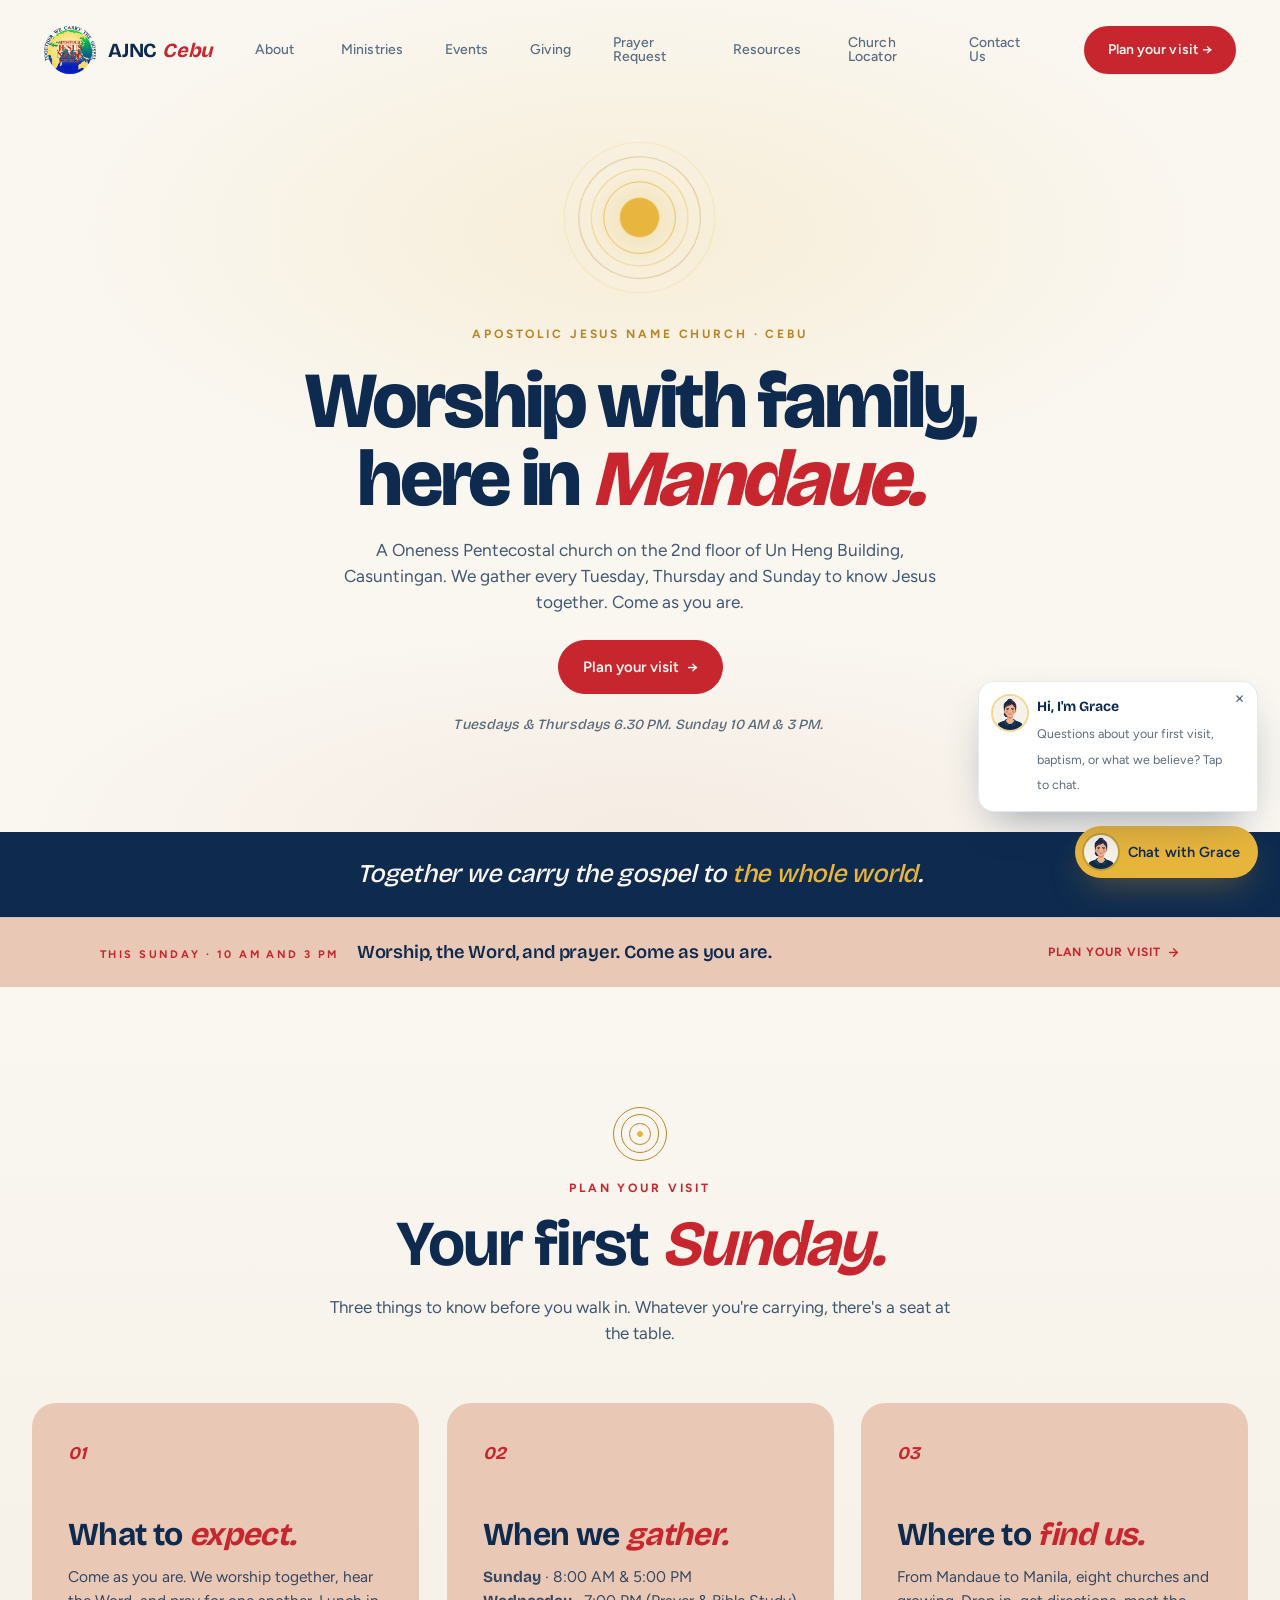
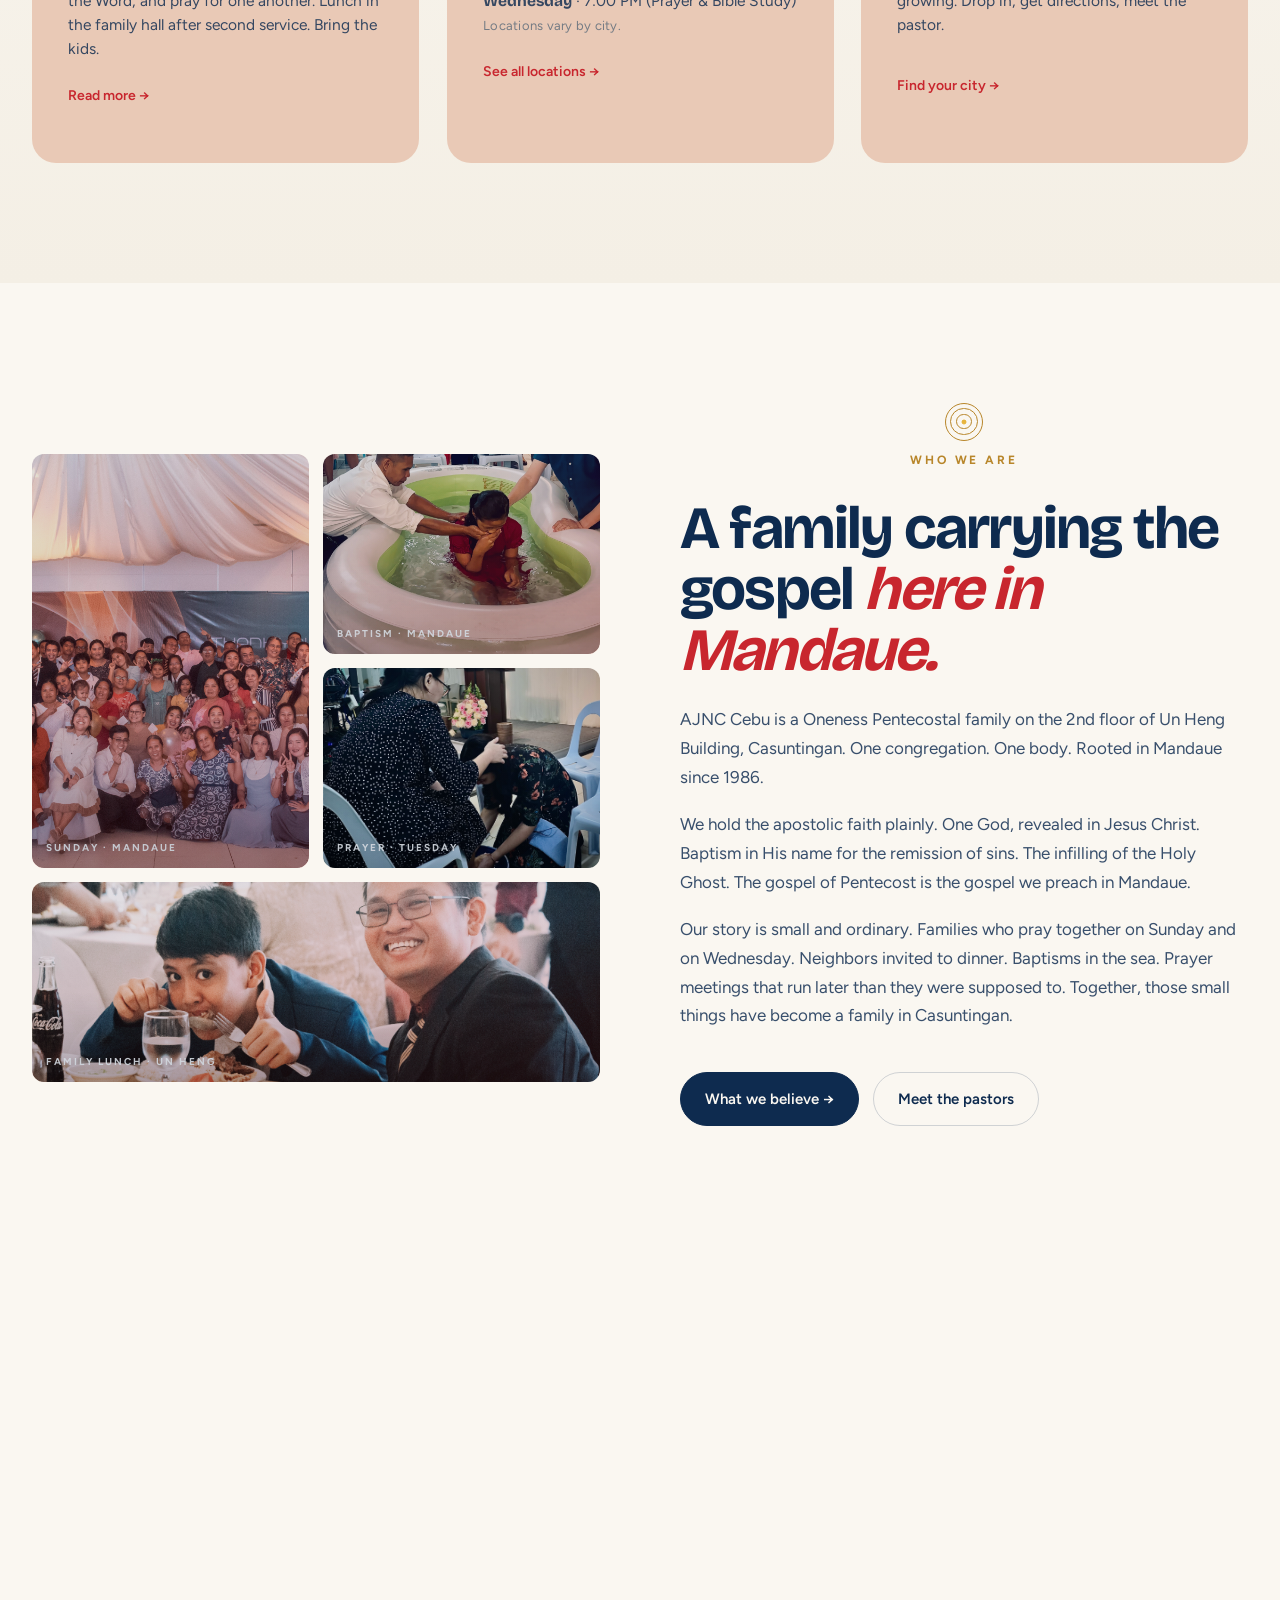
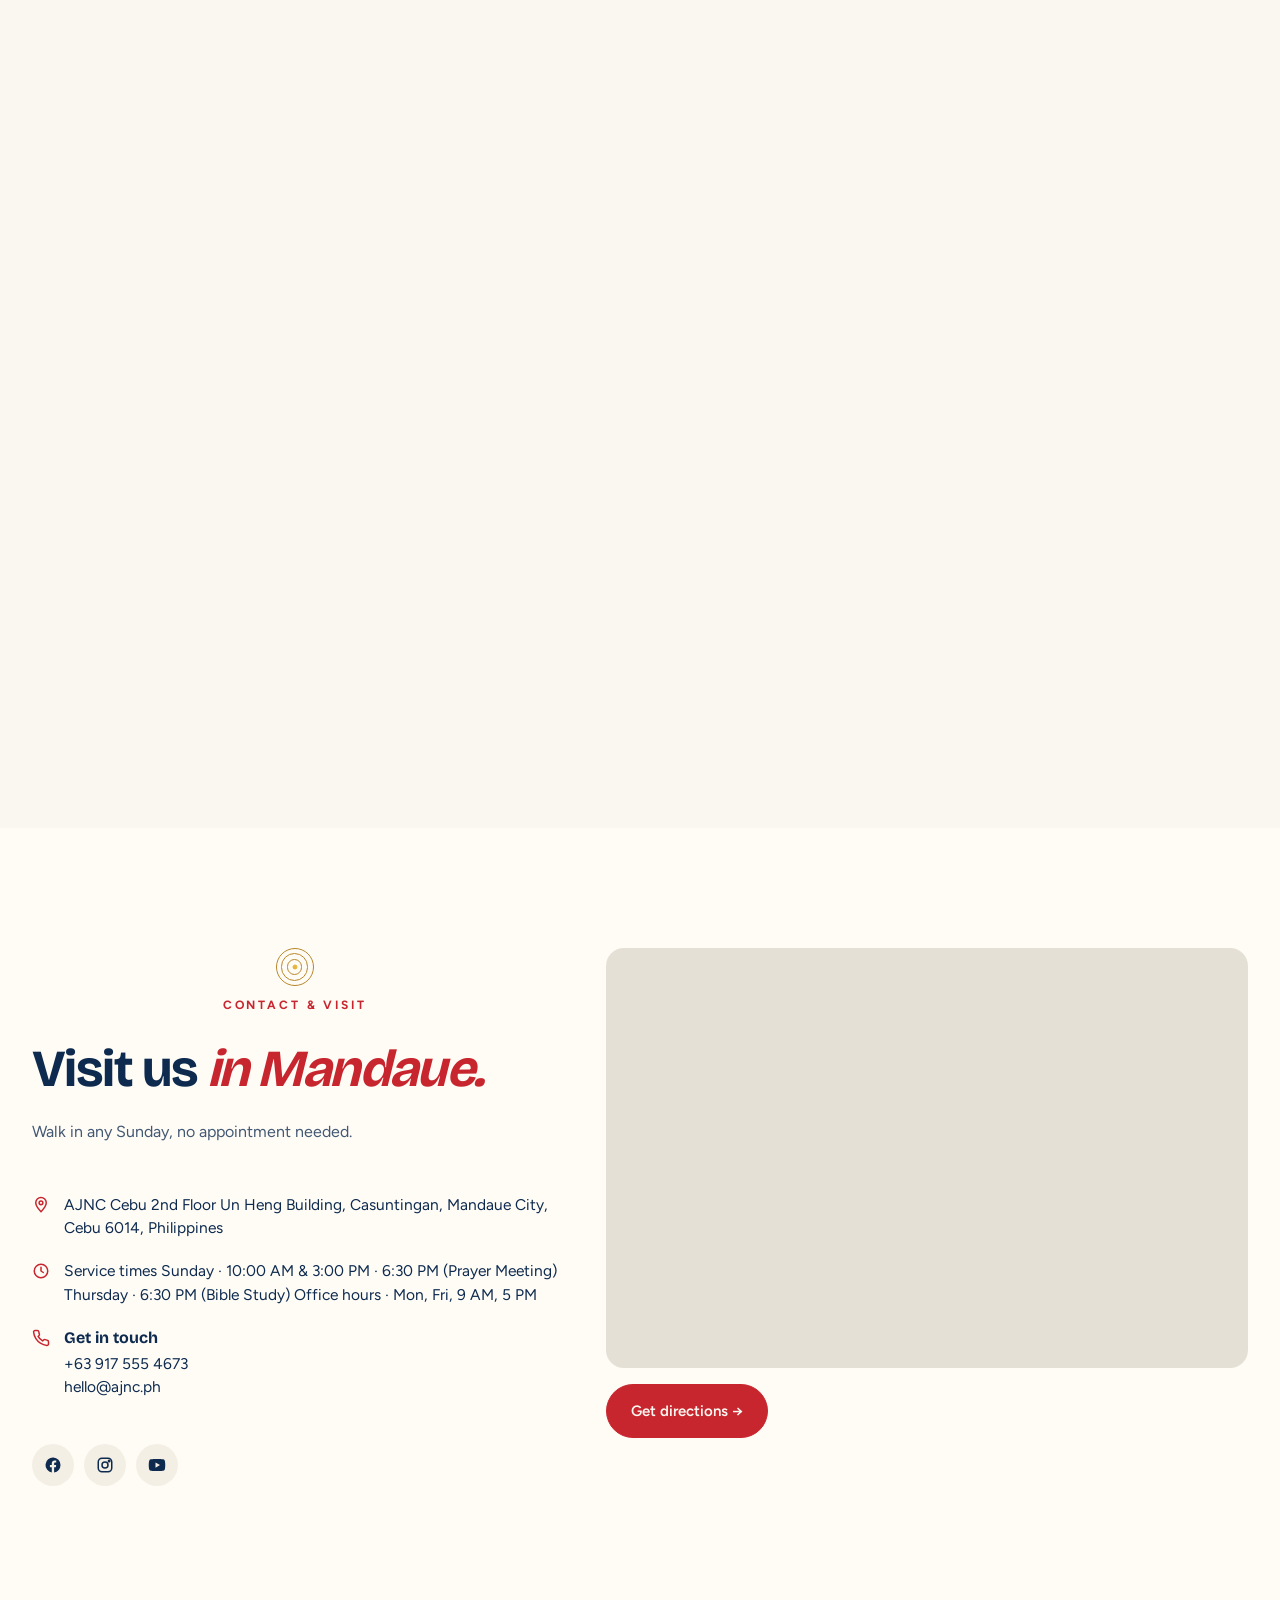
==== commit 7f38204d: "Add AJNC Dipolog (Mindanao) to map + microsite; localize microsite hero lead per city (was hardcoded" ====
--- a/index.html
+++ b/index.html
@@ -595,7 +595,7 @@
       </div>
     </div>
 
-    <div class="finder__count" id="ajnc-count"><strong>7</strong> churches across the Philippines</div>
+    <div class="finder__count" id="ajnc-count"><strong>8</strong> churches across the Philippines</div>
 
     <div class="finder__body">
       <div class="finder__list" id="ajnc-list" role="region" aria-label="Church list"></div>
@@ -604,7 +604,7 @@
 
     <div class="finder-foot">
       <div class="together">Together.</div>
-      <p>7 churches and growing. Don't see your city? <a href="mailto:hello@ajnc.ph?subject=Plant a church">Tell us, we're planting.</a></p>
+      <p>8 churches and growing. Don't see your city? <a href="mailto:hello@ajnc.ph?subject=Plant a church">Tell us, we're planting.</a></p>
     </div>
   </div>
 </section>
@@ -942,9 +942,12 @@
 .event-modal__title em{color:#C8262E;font-style:italic;font-weight:700}
 .event-modal__cover{
   width:100%;aspect-ratio:16/9;
-  background:linear-gradient(135deg,#E9C9B6,#E8B53C 50%,#971C22);
   border-radius:14px;margin:0 0 28px;
   position:relative;overflow:hidden;
+  background-size:cover;background-position:center;
+}
+.event-modal__cover:not([class*="ev-img--"]){
+  background:linear-gradient(135deg,#E9C9B6,#E8B53C 50%,#971C22);
 }
 .event-modal__cover::after{
   content:'COVER PHOTO';
@@ -952,6 +955,7 @@
   font-size:10px;letter-spacing:.22em;
   color:rgba(250,247,241,.8);font-weight:600;
 }
+.event-modal__cover.has-img::after{display:none}
 .event-modal__meta-grid{
   display:grid;grid-template-columns:1fr 1fr;gap:20px;
   margin:0 0 28px;padding:20px 0;
@@ -1044,6 +1048,8 @@
     men: 'M20 21v-2a4 4 0 0 0-4-4H8a4 4 0 0 0-4 4v2 M12 11a4 4 0 1 0 0-8 4 4 0 0 0 0 8',
     retreat: 'm2 20 7-13 4 7 3-4 6 10z',
     teach: 'M4 19.5A2.5 2.5 0 0 1 6.5 17H20 M6.5 2H20v20H6.5A2.5 2.5 0 0 1 4 19.5v-15A2.5 2.5 0 0 1 6.5 2z',
+    kids: 'M2 4h7a3 3 0 0 1 3 3v13a2 2 0 0 0-2-2H2z M22 4h-7a3 3 0 0 0-3 3v13a2 2 0 0 1 2-2h8z',
+    sya: 'M16 21v-2a4 4 0 0 0-4-4H6a4 4 0 0 0-4 4v2 M9 11a4 4 0 1 0 0-8 4 4 0 0 0 0 8 M22 21v-2a4 4 0 0 0-3-3.87',
     youth: 'M8.5 14.5A2.5 2.5 0 0 0 11 12c0-1.4-.5-2-1-3-1.07-2.14-.22-4.05 2-6 .5 2.5 2 4.9 4 6.5 2 1.6 3 3.5 3 5.5a7 7 0 1 1-14 0c0-1.15.43-2.3 1-3a2.5 2.5 0 0 0 2.5 2.5z',
     prayer: 'M12 3l1.9 5.8H20l-4.9 3.6 1.9 5.8L12 14.6 7.1 18.2l1.9-5.8L4 8.8h6.1z',
     mission: 'M22 2 11 13 M22 2 15 22 11 13 2 9 22 2z',
@@ -1063,17 +1069,17 @@
   };
 
   var LIST = [
-    { id: 'men-fellowship', scope: 'district', theme: 'men', day: '12', mon: 'Jun', title: 'Men&rsquo;s <em>Fellowship</em>', dept: 'Men', dateline: 'June 12, 2026', venue: 'Iloilo', when: 'Friday 12 June 2026', where: 'Iloilo', body: ['A gathering for the men of the family: brotherhood, the Word, and a charge to lead well at home and in the church.'], highlights: ['For the men', 'Fellowship'], s: '20260612', e: '20260613', loc: 'Iloilo' },
-    { id: 'sya-retreat', scope: 'district', theme: 'retreat', day: '12', mon: 'Jun', title: 'Singles & Young <em>Adults Retreat</em>', dept: 'SYA', dateline: 'June 12, 2026', venue: 'Aklan', when: 'Friday 12 June 2026', where: 'Aklan', body: ['A retreat for singles and young adults: rest, worship, honest conversation, and time set apart with God and the family.'], highlights: ['Singles & young adults', 'Time away'], s: '20260612', e: '20260613', loc: 'Aklan' },
-    { id: 'ss-echo', scope: 'local', theme: 'teach', day: '13', mon: 'Jun', title: 'Sunday School <em>Echo Seminar</em>', dept: 'Sunday School', dateline: 'June 13, 2026', venue: 'AJNC Cebu', when: 'Saturday 13 June 2026', where: 'AJNC Cebu, Mandaue', body: ['Our Sunday School teachers echo what they received at the district seminar, so every class is ready for the season ahead.'], highlights: ['For teachers', 'Sunday School'], s: '20260613', e: '20260614', loc: 'AJNC Cebu, Mandaue' },
-    { id: 'yp-culmination', scope: 'local', theme: 'youth', day: '20', mon: 'Jun', title: 'Young People <em>Culmination</em>', dept: 'Young People', dateline: 'June 20, 2026', venue: 'To be announced', when: 'Saturday 20 June 2026', where: 'To be announced', body: ['The young people close the season together: worship, testimonies, and a celebration of all God has done this term.'], highlights: ['Young people', 'Worship night'], s: '20260620', e: '20260621', loc: '' },
-    { id: 'ss-teachers', scope: 'district', theme: 'teach', day: '20', mon: 'Aug', title: 'Sunday School <em>Teachers Retreat</em>', dept: 'Sunday School', dateline: 'August 20 to 22, 2026', venue: 'To be announced', when: '20 to 22 August 2026', where: 'To be announced', body: ['Three days set apart for our Sunday School teachers: training, rest, and preparation for the children God sends us.'], highlights: ['For teachers', 'Three days'], s: '20260820', e: '20260823', loc: '' },
-    { id: 'yp-prayer-aug', scope: 'local', theme: 'prayer', day: '21', mon: 'Aug', title: 'YP <em>Prayer Night</em>', dept: 'Young People', dateline: 'August 21, 2026', venue: 'AJNC Cebu', when: 'Friday 21 August 2026', where: 'AJNC Cebu, Mandaue', body: ['An evening of prayer and worship for the young people. Come hungry, come expectant.'], highlights: ['Young people', 'Prayer & worship'], s: '20260821', e: '20260822', loc: 'AJNC Cebu, Mandaue' },
-    { id: 'yp-mission-aug', scope: 'local', theme: 'mission', day: '22', mon: 'Aug', title: 'YP <em>Mission Day</em>', dept: 'Young People', dateline: 'August 22, 2026', venue: 'To be announced', when: 'Saturday 22 August 2026', where: 'To be announced', body: ['The young people take the gospel to the streets: outreach, friendship evangelism, and serving the community.'], highlights: ['Young people', 'Outreach'], s: '20260822', e: '20260823', loc: '' },
-    { id: 'contending', scope: 'national', theme: 'word', day: '09', mon: 'Sep', title: 'Contending for <em>the Faith</em>', dept: 'Whole church', dateline: 'September 9 to 11, 2026', venue: 'To be announced', when: '9 to 11 September 2026', where: 'To be announced', body: ['Three days in the Word, grounding the whole family in the apostolic faith once delivered to the saints.'], highlights: ['Whole church', 'Three days', 'The Word'], s: '20260909', e: '20260912', loc: '' },
-    { id: 'yp-prayer-nov', scope: 'local', theme: 'prayer', day: '20', mon: 'Nov', title: 'YP <em>Prayer Night</em>', dept: 'Young People', dateline: 'November 20, 2026', venue: 'AJNC Cebu', when: 'Friday 20 November 2026', where: 'AJNC Cebu, Mandaue', body: ['Another evening of prayer and worship for the young people as the year draws to a close.'], highlights: ['Young people', 'Prayer & worship'], s: '20261120', e: '20261121', loc: 'AJNC Cebu, Mandaue' },
-    { id: 'yp-mission-nov', scope: 'local', theme: 'mission', day: '21', mon: 'Nov', title: 'YP <em>Mission Day</em>', dept: 'Young People', dateline: 'November 21, 2026', venue: 'To be announced', when: 'Saturday 21 November 2026', where: 'To be announced', body: ['The young people carry the gospel out once more: outreach and service before the year ends.'], highlights: ['Young people', 'Outreach'], s: '20261121', e: '20261122', loc: '' },
-    { id: 'thanksgiving', scope: 'local', theme: 'thanks', day: '20', mon: 'Dec', title: 'Thanksgiving <em>Day</em>', dept: 'Whole church', dateline: 'December 20, 2026', venue: 'To be announced', when: 'Sunday 20 December 2026', where: 'To be announced', body: ['The whole family gathers to give thanks for the year: testimonies, worship, and a table shared together.'], highlights: ['Whole church', 'Give thanks'], s: '20261220', e: '20261221', loc: '' }
+    { id: 'men-fellowship', img: 'assets/event-01-mens-fellowship.png', scope: 'district', theme: 'men', day: '12', mon: 'Jun', title: 'Men&rsquo;s <em>Fellowship</em>', dept: 'Men', dateline: 'June 12, 2026', venue: 'Iloilo', desc: 'Brotherhood, the Word, and a charge to lead well at home and in the church.', when: 'Friday 12 June 2026', where: 'Iloilo', body: ['A gathering for the men of the family: brotherhood, the Word, and a charge to lead well at home and in the church.'], highlights: ['For the men', 'Fellowship'], s: '20260612', e: '20260613', loc: 'Iloilo' },
+    { id: 'sya-retreat', img: 'assets/event-02-sya-retreat.png', scope: 'district', theme: 'sya', day: '12', mon: 'Jun', title: 'Singles & Young <em>Adults Retreat</em>', dept: 'SYA', dateline: 'June 12, 2026', venue: 'Aklan', desc: 'Rest, worship, and honest conversation, time set apart with God and the family.', when: 'Friday 12 June 2026', where: 'Aklan', body: ['A retreat for singles and young adults: rest, worship, honest conversation, and time set apart with God and the family.'], highlights: ['Singles & young adults', 'Time away'], s: '20260612', e: '20260613', loc: 'Aklan' },
+    { id: 'ss-echo', img: 'assets/event-03-ss-echo-seminar.png', scope: 'local', theme: 'kids', day: '13', mon: 'Jun', title: 'Sunday School <em>Echo Seminar</em>', dept: 'Sunday School', dateline: 'June 13, 2026', venue: 'AJNC Cebu', desc: 'Our teachers echo the district seminar so every class is ready for the season.', when: 'Saturday 13 June 2026', where: 'AJNC Cebu, Mandaue', body: ['Our Sunday School teachers echo what they received at the district seminar, so every class is ready for the season ahead.'], highlights: ['For teachers', 'Sunday School'], s: '20260613', e: '20260614', loc: 'AJNC Cebu, Mandaue' },
+    { id: 'yp-culmination', img: 'assets/event-04-yp-culmination.png', scope: 'local', theme: 'youth', day: '20', mon: 'Jun', title: 'Young People <em>Culmination</em>', dept: 'Young People', dateline: 'June 20, 2026', venue: '', desc: 'Worship, testimonies, and a celebration of all God has done this season.', when: 'Saturday 20 June 2026', where: 'Venue announced through your local church', body: ['The young people close the season together: worship, testimonies, and a celebration of all God has done this term.'], highlights: ['Young people', 'Worship night'], s: '20260620', e: '20260621', loc: '' },
+    { id: 'ss-teachers', img: 'assets/event-05-ss-teachers-retreat.png', scope: 'district', theme: 'kids', day: '20', mon: 'Aug', title: 'Sunday School <em>Teachers Retreat</em>', dept: 'Sunday School', dateline: 'August 20 to 22, 2026', venue: '', desc: 'Three days of training and rest for the teachers of our children.', when: '20 to 22 August 2026', where: 'Venue announced through your local church', body: ['Three days set apart for our Sunday School teachers: training, rest, and preparation for the children God sends us.'], highlights: ['For teachers', 'Three days'], s: '20260820', e: '20260823', loc: '' },
+    { id: 'yp-prayer-aug', img: 'assets/event-06-yp-prayer-night.png', scope: 'local', theme: 'youth', day: '21', mon: 'Aug', title: 'YP <em>Prayer Night</em>', dept: 'Young People', dateline: 'August 21, 2026', venue: 'AJNC Cebu', desc: 'An evening of prayer and worship for the young people. Come expectant.', when: 'Friday 21 August 2026', where: 'AJNC Cebu, Mandaue', body: ['An evening of prayer and worship for the young people. Come hungry, come expectant.'], highlights: ['Young people', 'Prayer & worship'], s: '20260821', e: '20260822', loc: 'AJNC Cebu, Mandaue' },
+    { id: 'yp-mission-aug', img: 'assets/event-07-yp-mission-day.png', scope: 'local', theme: 'youth', day: '22', mon: 'Aug', title: 'YP <em>Mission Day</em>', dept: 'Young People', dateline: 'August 22, 2026', venue: '', desc: 'The young people take the gospel to the streets: outreach and serving the community.', when: 'Saturday 22 August 2026', where: 'Venue announced through your local church', body: ['The young people take the gospel to the streets: outreach, friendship evangelism, and serving the community.'], highlights: ['Young people', 'Outreach'], s: '20260822', e: '20260823', loc: '' },
+    { id: 'contending', img: 'assets/event-08-contending-faith.png', scope: 'national', theme: 'word', day: '09', mon: 'Sep', title: 'Contending for <em>the Faith</em>', dept: 'Whole church', dateline: 'September 9 to 11, 2026', venue: '', desc: 'Three days in the Word, grounding the whole family in the apostolic faith.', when: '9 to 11 September 2026', where: 'Venue announced through your local church', body: ['Three days in the Word, grounding the whole family in the apostolic faith once delivered to the saints.'], highlights: ['Whole church', 'Three days', 'The Word'], s: '20260909', e: '20260912', loc: '' },
+    { id: 'yp-prayer-nov', img: 'assets/event-06-yp-prayer-night.png', scope: 'local', theme: 'youth', day: '20', mon: 'Nov', title: 'YP <em>Prayer Night</em>', dept: 'Young People', dateline: 'November 20, 2026', venue: 'AJNC Cebu', desc: 'Prayer and worship for the young people as the year draws to a close.', when: 'Friday 20 November 2026', where: 'AJNC Cebu, Mandaue', body: ['Another evening of prayer and worship for the young people as the year draws to a close.'], highlights: ['Young people', 'Prayer & worship'], s: '20261120', e: '20261121', loc: 'AJNC Cebu, Mandaue' },
+    { id: 'yp-mission-nov', img: 'assets/event-07-yp-mission-day.png', scope: 'local', theme: 'youth', day: '21', mon: 'Nov', title: 'YP <em>Mission Day</em>', dept: 'Young People', dateline: 'November 21, 2026', venue: '', desc: 'Outreach and service before the year ends, carrying the gospel out once more.', when: 'Saturday 21 November 2026', where: 'Venue announced through your local church', body: ['The young people carry the gospel out once more: outreach and service before the year ends.'], highlights: ['Young people', 'Outreach'], s: '20261121', e: '20261122', loc: '' },
+    { id: 'thanksgiving', img: 'assets/event-09-thanksgiving-day.png', scope: 'local', theme: 'thanks', day: '20', mon: 'Dec', title: 'Thanksgiving <em>Day</em>', dept: 'Whole church', dateline: 'December 20, 2026', venue: '', desc: 'Testimonies, worship, and a table shared by the whole family in thanks.', when: 'Sunday 20 December 2026', where: 'Venue announced through your local church', body: ['The whole family gathers to give thanks for the year: testimonies, worship, and a table shared together.'], highlights: ['Whole church', 'Give thanks'], s: '20261220', e: '20261221', loc: '' }
   ];
 
   function evCal(ev) { return calUrl(strip(ev.title) + ' · AJNC', ev.s, ev.e, ev.loc); }
@@ -1091,7 +1097,8 @@
       '</div>' +
       '<div class="ev-body">' +
         '<h4>' + ev.title + '</h4>' +
-        '<div class="meta">' + ev.dateline + ' &middot; ' + ev.venue + '</div>' +
+        '<div class="meta">' + ev.dateline + (ev.venue ? ' &middot; ' + ev.venue : '') + '</div>' +
+        (ev.desc ? '<p class="desc">' + ev.desc + '</p>' : '') +
         '<div class="actions">' +
           '<button class="btn btn-red" type="button" data-ev="' + ev.id + '" style="padding:9px 14px;font-size:13px">Details</button>' +
           '<a class="btn btn-ghost" href="' + evCal(ev) + '" target="_blank" rel="noopener" style="padding:9px 14px;font-size:13px">Add to calendar</a>' +
@@ -1175,7 +1182,7 @@
   var byId = {};
   [FEATURED].concat(LIST).forEach(function (ev) {
     byId[ev.id] = {
-      category: ev.dept || 'District Conference', theme: ev.theme,
+      category: ev.dept || 'District Conference', theme: ev.theme, img: ev.img,
       title: ev.title, when: ev.when, where: ev.where,
       body: ev.body, highlights: ev.highlights, calendarUrl: evCal(ev)
     };
@@ -1190,7 +1197,10 @@
       modal.querySelector('#event-modal-tag').textContent = data.category;
       modal.querySelector('#event-modal-title').innerHTML = data.title;
       var cover = modal.querySelector('.event-modal__cover');
-      if (cover) cover.className = 'event-modal__cover' + (data.theme ? ' ev-img--' + data.theme : '');
+      if (cover) {
+        cover.className = 'event-modal__cover' + (data.theme ? ' ev-img--' + data.theme : '') + (data.img ? ' has-img' : '');
+        cover.style.backgroundImage = data.img ? "url('" + data.img + "')" : '';
+      }
       var values = modal.querySelectorAll('.event-modal__meta-value');
       values[0].textContent = data.when;
       values[1].textContent = data.where;
--- a/assets/site.css
+++ b/assets/site.css
@@ -394,6 +394,16 @@
 @media (max-width:880px){ .ministry-grid{grid-template-columns:repeat(2,1fr);gap:22px} }
 @media (max-width:560px){ .ministry-grid{grid-template-columns:1fr} }
 .ministry-card{background:var(--blush);border-radius:18px;padding:28px;transition:transform .35s, box-shadow .35s;cursor:pointer;display:flex;flex-direction:column;min-height:340px}
+/* soft brand tints in a diagonal pattern so neighbors never match */
+.ministry-grid>:nth-child(1){background:#F6E7C5}
+.ministry-grid>:nth-child(2){background:#F7DCD6}
+.ministry-grid>:nth-child(3){background:#E0E8F3}
+.ministry-grid>:nth-child(4){background:#E4EDDE}
+.ministry-grid>:nth-child(5){background:#F6E7C5}
+.ministry-grid>:nth-child(6){background:#F7DCD6}
+.ministry-grid>:nth-child(7){background:#E0E8F3}
+.ministry-grid>:nth-child(8){background:#E4EDDE}
+.ministry-grid>:nth-child(9){background:#F6E7C5}
 .ministry-card:hover{transform:translateY(-6px) rotate(.4deg);box-shadow:var(--shadow-lg)}
 .ministry-card .photo{height:140px;border-radius:12px;margin-bottom:22px;background-size:cover;background-position:center;position:relative;overflow:hidden}
 .ministry-card .photo::after{content:'';position:absolute;inset:0;background:linear-gradient(180deg,transparent 50%, rgba(14,43,79,.18));mix-blend-mode:multiply}
@@ -464,6 +474,7 @@
 .ev-body h4{font-family:var(--display);font-weight:700;font-size:19px;line-height:1.14;letter-spacing:-0.02em;color:var(--ink);margin:0}
 .ev-body h4 em{font-style:italic;color:var(--red)}
 .ev-body .meta{font-size:13px;color:var(--slate);margin:0}
+.ev-body .desc{font-size:13.5px;line-height:1.5;color:var(--ink);opacity:.74;margin:0}
 .ev-body .actions{margin-top:auto;display:flex;gap:8px;flex-wrap:wrap;padding-top:4px}
 
 /* placeholder theme gradients (swap for photos later) */
@@ -471,7 +482,9 @@
 .ev-img--men{background:linear-gradient(135deg,#0f274a,#33567d)}
 .ev-img--retreat{background:linear-gradient(135deg,#b9852f,#E8B53C 70%,#f1d9a4)}
 .ev-img--teach{background:linear-gradient(135deg,#33547d,#0E2B4F)}
-.ev-img--youth{background:linear-gradient(135deg,#C8262E,#E8B53C)}
+.ev-img--youth{background:linear-gradient(135deg,#C8262E,#971C22)}
+.ev-img--kids{background:linear-gradient(135deg,#b9852f,#E8B53C)}
+.ev-img--sya{background:linear-gradient(135deg,#0E2B4F,#33567d)}
 .ev-img--prayer{background:linear-gradient(135deg,#0a1d3a,#22386a)}
 .ev-img--mission{background:linear-gradient(135deg,#E8B53C,#C8262E)}
 .ev-img--word{background:linear-gradient(135deg,#0E2B4F,#b9852f)}
@@ -655,8 +668,6 @@
 @media (max-width:600px){
   .footer-grid{grid-template-columns:1fr;gap:26px}
   .footer-brand{margin-bottom:4px}
-  .footer-bot{margin-top:36px;flex-direction:column;align-items:flex-start;gap:12px}
-  .footer-bot .left{flex-direction:column;align-items:flex-start;gap:8px}
 }
 .footer-brand img{width:72px;height:72px;display:block}
 .footer-brand .name{font-family:var(--display);font-weight:700;font-size:22px;margin:18px 0 10px;color:var(--bone);line-height:1.1}
@@ -671,6 +682,12 @@
 .footer-bot a{color:inherit;text-decoration:none;transition:color .2s}
 .footer-bot a:hover{color:var(--bone)}
 .footer-bot .gold{color:var(--gold);font-family:var(--display);font-style:italic;font-weight:500;letter-spacing:-0.01em;font-size:14px}
+/* mobile: tidy left-aligned stack (must follow the base rules to win the cascade) */
+@media (max-width:600px){
+  .footer-bot{margin-top:36px;flex-direction:column;align-items:flex-start;gap:12px}
+  .footer-bot .left{flex-direction:column;align-items:flex-start;gap:9px}
+  .footer-halo{opacity:.22}
+}
 
 /* ===== Reveal-on-scroll ===== */
 .reveal{opacity:0;transform:translateY(28px);transition:opacity .8s ease, transform .8s cubic-bezier(.2,.7,.2,1)}
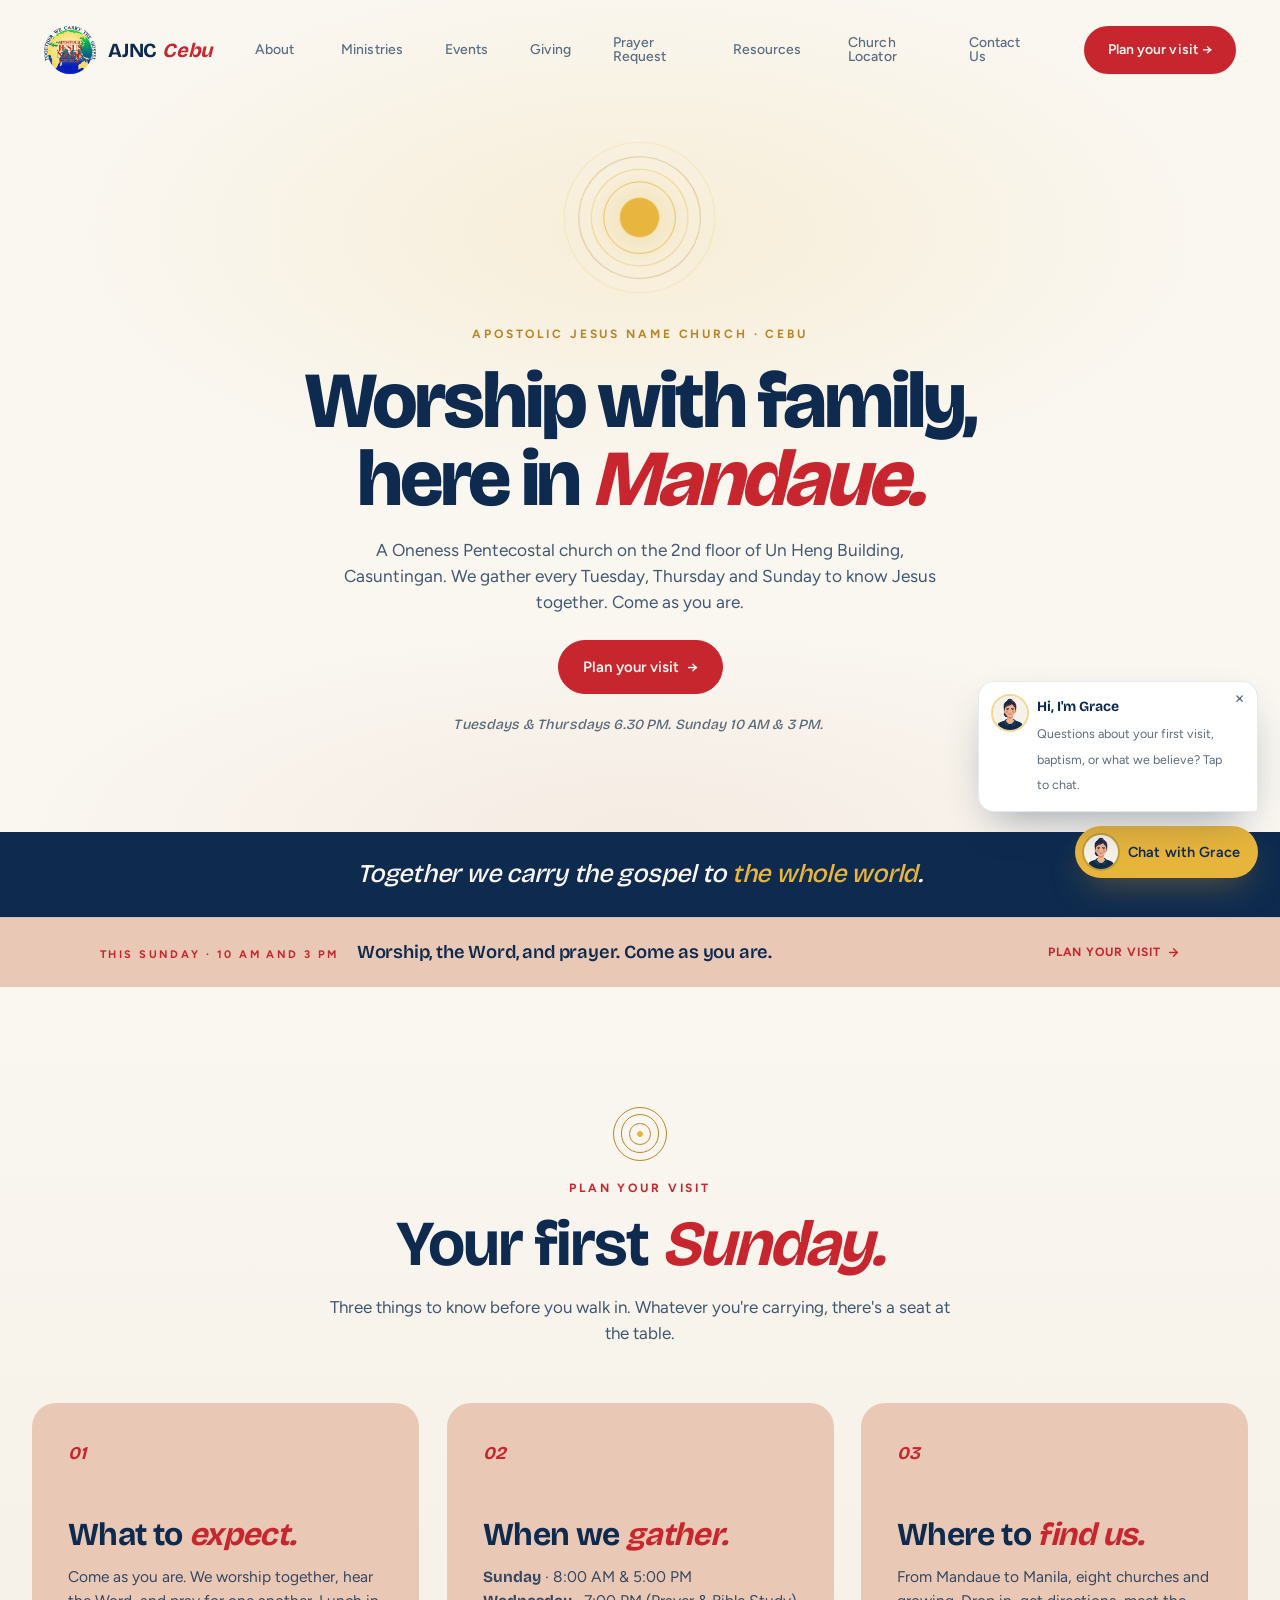
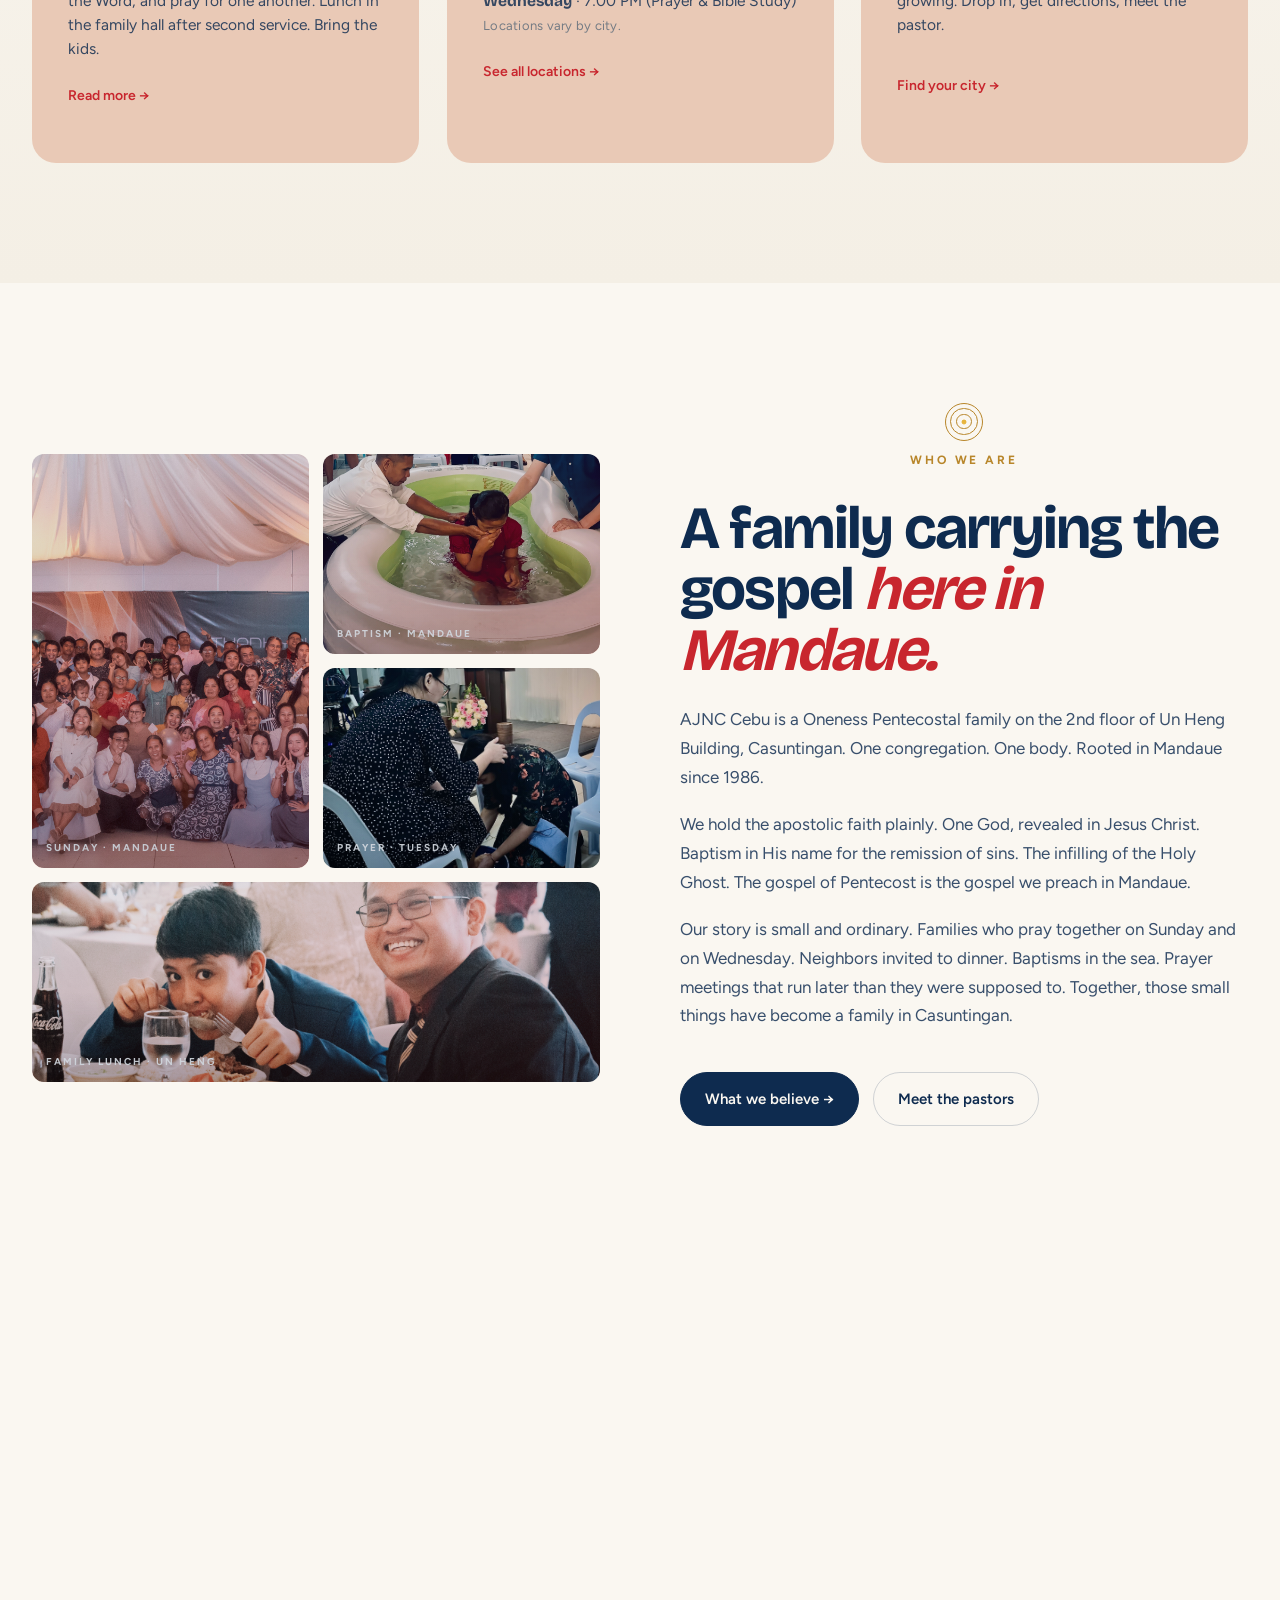
==== commit 6b9c05f7: "Dipolog: simplified address + published phone (locator card + microsite, exception); prayer forms ga" ====
--- a/index.html
+++ b/index.html
@@ -818,6 +818,10 @@
           <div>
             <label for="pr-email">Email <span style="color:var(--slate);font-weight:400">(optional)</span></label>
             <input id="pr-email" name="email" type="email" autocomplete="email" />
+          </div>
+          <div>
+            <label for="pr-phone">Phone <span style="color:var(--slate);font-weight:400">(optional)</span></label>
+            <input id="pr-phone" name="phone" type="tel" autocomplete="tel" inputmode="tel" placeholder="0917 000 0000" />
           </div>
         </div>
         <div>
